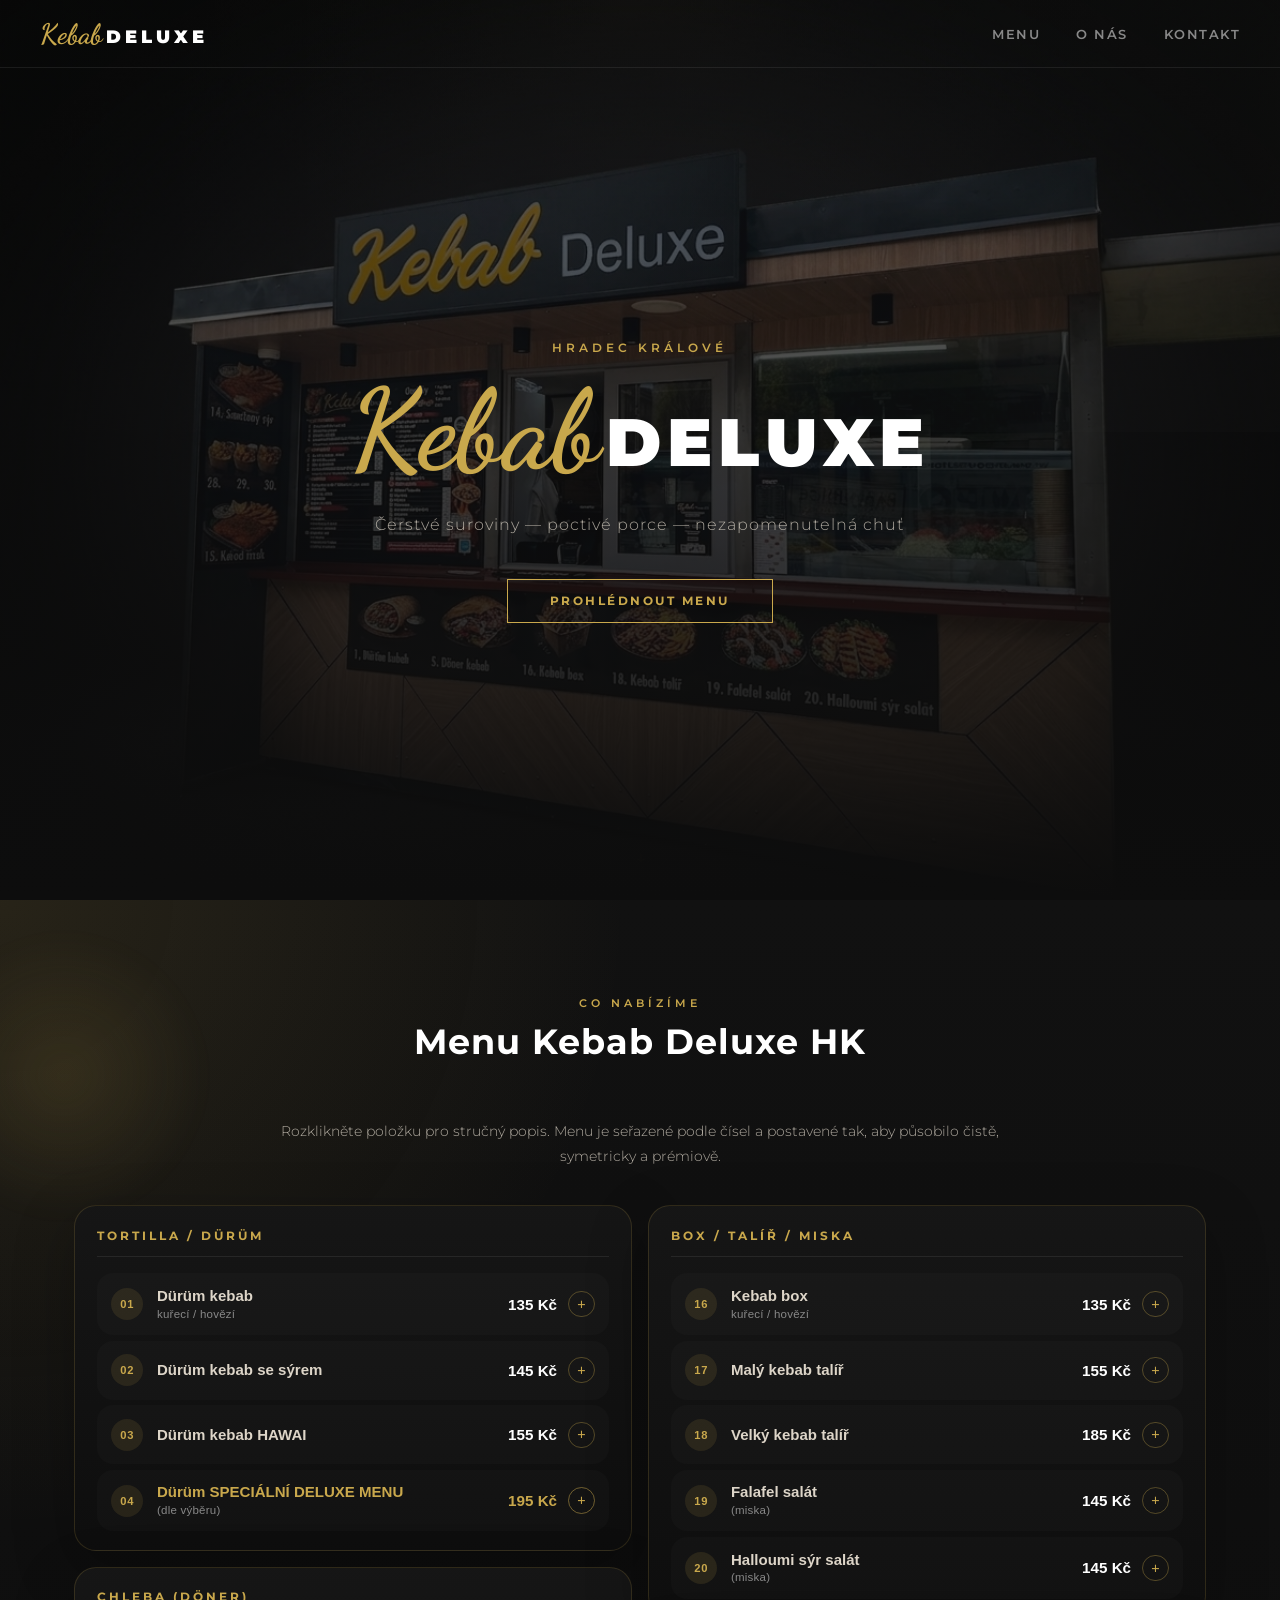
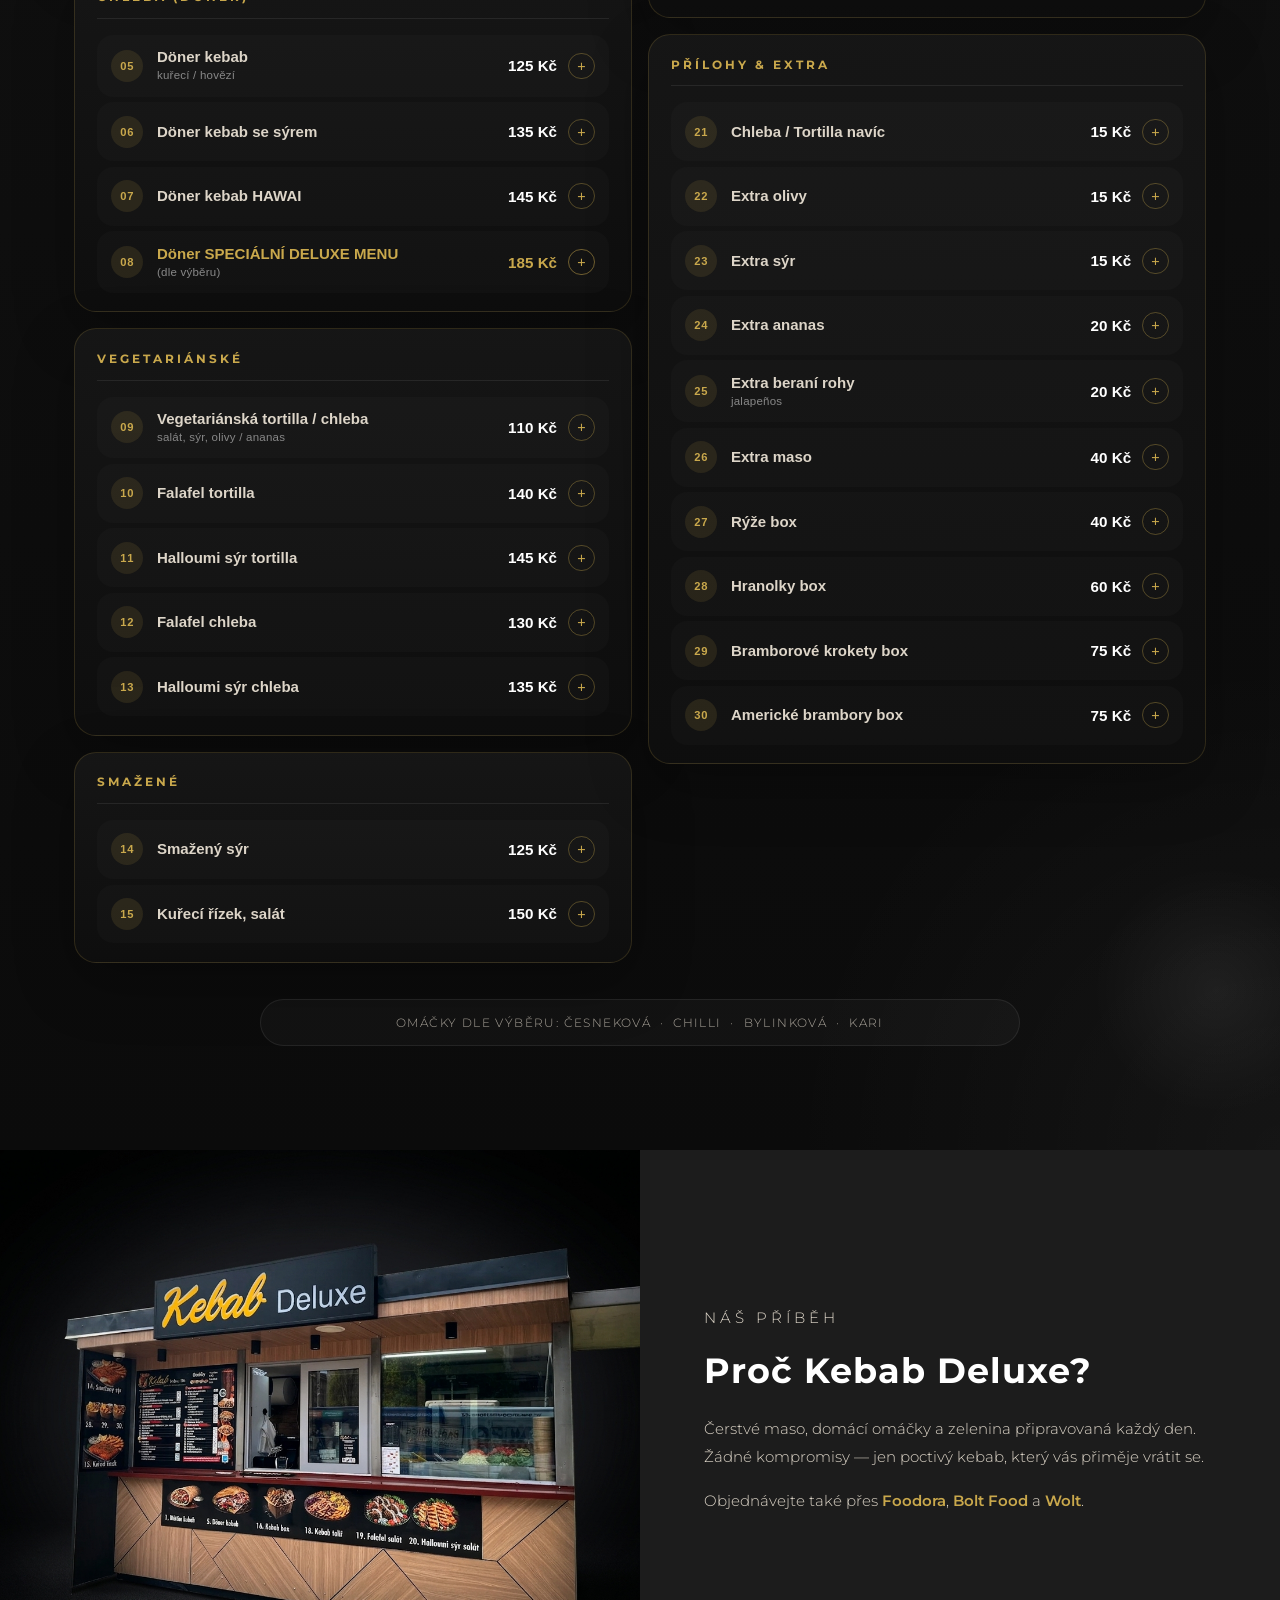
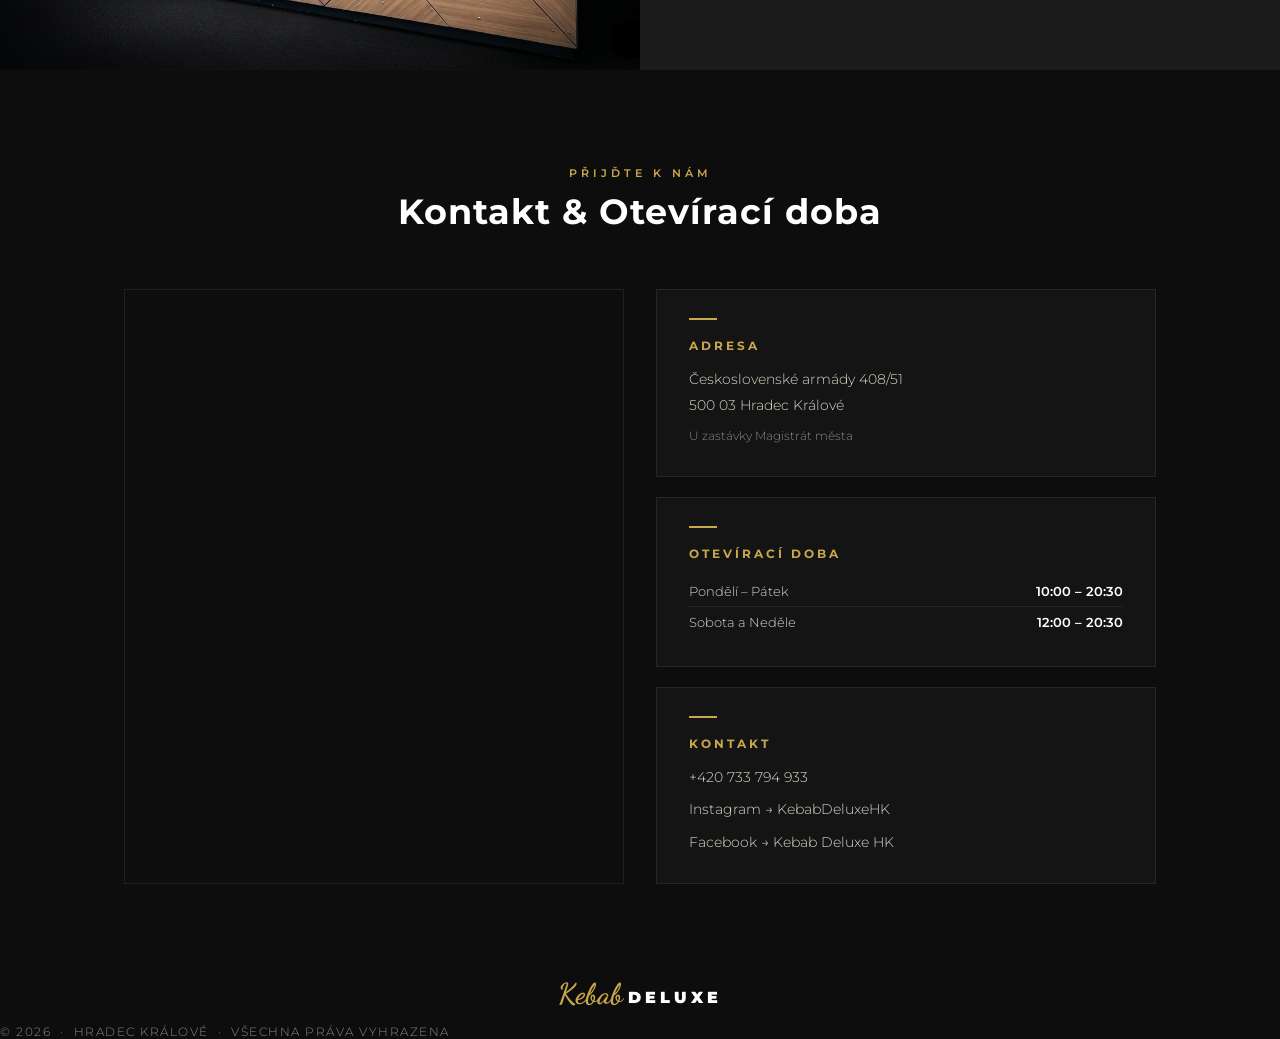
==== index.html @ 19825fda "Rename kebabdl.html to index.html" ====
<!DOCTYPE html>
<html lang="cs">
<head>
  <meta charset="UTF-8" />
  <meta name="viewport" content="width=device-width, initial-scale=1.0" />
  <title>Kebab Deluxe | Hradec Králové</title>
  <link rel="preconnect" href="https://fonts.googleapis.com" />
  <link rel="preconnect" href="https://fonts.gstatic.com" crossorigin />
  <link href="https://fonts.googleapis.com/css2?family=Dancing+Script:wght@700&family=Montserrat:wght@300;400;600;700;900&display=swap" rel="stylesheet" />
  <link rel="stylesheet" href="kebabdlstyles.css" />
</head>
<body>

  <!-- HEADER -->
  <header>
    <a href="#" class="logo">
      <span class="logo-kebab">Kebab</span><span class="logo-deluxe">Deluxe</span>
    </a>
    <nav>
      <a href="#menu">Menu</a>
      <a href="#about">O nás</a>
      <a href="#info">Kontakt</a>
    </nav>
    <button class="hamburger" aria-label="Otevřít menu">
      <span></span><span></span><span></span>
    </button>
  </header>

  <div class="mobile-menu">
    <a href="#menu">Menu</a>
    <a href="#about">O nás</a>
    <a href="#info">Kontakt</a>
  </div>

  <!-- HERO -->
  <section class="hero">
    <img class="hero-bg" src="zks1.png" alt="" fetchpriority="high">
    <div class="hero-content fade-in">
      <p class="hero-tagline">Hradec Králové</p>
      <h1>
        <span class="logo-kebab">Kebab</span>
        <span class="logo-deluxe hero-deluxe">Deluxe</span>
      </h1>
      <p class="hero-sub">Čerstvé suroviny &mdash; poctivé porce &mdash; nezapomenutelná chuť</p>
      <a href="#menu" class="btn">Prohlédnout menu</a>
    </div>
    <div class="hero-scroll-hint">&#8595;</div>
  </section>

  <!-- MENU -->
  <section class="menu-section" id="menu">
    <div class="section-inner menu-shell">
      <p class="section-label">Co nabízíme</p>
      <h2>Menu Kebab Deluxe HK</h2>
      <p class="menu-intro">Rozklikněte položku pro stručný popis. Menu je seřazené podle čísel a postavené tak, aby působilo čistě, symetricky a prémiově.</p>

      <div class="menu-board">
        <div class="menu-column menu-column-left">

        <!-- 1 Tortilla / Dürüm -->
        <div class="menu-category fade-in">
          <h3>Tortilla / Dürüm</h3>
          <ul class="menu-list">
            <li class="menu-item">
              <button class="item-header" aria-expanded="false">
                <span class="item-number">01</span>
                <span class="dish-name">Dürüm kebab <small>kuřecí / hovězí</small></span>
                <span class="item-header-right">
                  <span class="dish-price">135 Kč</span>
                  <span class="item-arrow">+</span>
                </span>
              </button>
              <div class="item-body"><p class="item-desc">Klasický dürüm s čerstvou zeleninou, omáčkou dle výběru a pečlivě zabalenou porcí masa.</p></div>
            </li>
            <li class="menu-item">
              <button class="item-header" aria-expanded="false">
                <span class="item-number">02</span>
                <span class="dish-name">Dürüm kebab se sýrem</span>
                <span class="item-header-right">
                  <span class="dish-price">145 Kč</span>
                  <span class="item-arrow">+</span>
                </span>
              </button>
              <div class="item-body"><p class="item-desc">Dürüm doplněný o sýr pro jemnější, krémovější a výraznější chuť.</p></div>
            </li>
            <li class="menu-item">
              <button class="item-header" aria-expanded="false">
                <span class="item-number">03</span>
                <span class="dish-name">Dürüm kebab HAWAI</span>
                <span class="item-header-right">
                  <span class="dish-price">155 Kč</span>
                  <span class="item-arrow">+</span>
                </span>
              </button>
              <div class="item-body"><p class="item-desc">Dürüm s ananasem, který dává slanému masu lehce sladký a svěží kontrast.</p></div>
            </li>
            <li class="menu-item dish-special">
              <button class="item-header" aria-expanded="false">
                <span class="item-number">04</span>
                <span class="dish-name">Dürüm SPECIÁLNÍ DELUXE MENU <small>(dle výběru)</small></span>
                <span class="item-header-right">
                  <span class="dish-price">195 Kč</span>
                  <span class="item-arrow">+</span>
                </span>
              </button>
              <div class="item-body"><p class="item-desc">Extra porce masa, prémiové ingredience, hranolky a nápoj podle nabídky.</p></div>
            </li>
          </ul>
        </div>

        <!-- 2 Döner -->
        <div class="menu-category fade-in">
          <h3>Chleba (Döner)</h3>
          <ul class="menu-list">
            <li class="menu-item">
              <button class="item-header" aria-expanded="false">
                <span class="item-number">05</span>
                <span class="dish-name">Döner kebab <small>kuřecí / hovězí</small></span>
                <span class="item-header-right">
                  <span class="dish-price">125 Kč</span>
                  <span class="item-arrow">+</span>
                </span>
              </button>
              <div class="item-body"><p class="item-desc">Kebab v chlebu se zeleninou a omáčkou dle výběru.</p></div>
            </li>
            <li class="menu-item">
              <button class="item-header" aria-expanded="false">
                <span class="item-number">06</span>
                <span class="dish-name">Döner kebab se sýrem</span>
                <span class="item-header-right">
                  <span class="dish-price">135 Kč</span>
                  <span class="item-arrow">+</span>
                </span>
              </button>
              <div class="item-body"><p class="item-desc">Döner doplněný o sýr, který zvýrazní chuť a dodá větší plnost.</p></div>
            </li>
            <li class="menu-item">
              <button class="item-header" aria-expanded="false">
                <span class="item-number">07</span>
                <span class="dish-name">Döner kebab HAWAI</span>
                <span class="item-header-right">
                  <span class="dish-price">145 Kč</span>
                  <span class="item-arrow">+</span>
                </span>
              </button>
              <div class="item-body"><p class="item-desc">Döner s ananasem pro lehce sladkou, vyváženou chuť.</p></div>
            </li>
            <li class="menu-item dish-special">
              <button class="item-header" aria-expanded="false">
                <span class="item-number">08</span>
                <span class="dish-name">Döner SPECIÁLNÍ DELUXE MENU <small>(dle výběru)</small></span>
                <span class="item-header-right">
                  <span class="dish-price">185 Kč</span>
                  <span class="item-arrow">+</span>
                </span>
              </button>
              <div class="item-body"><p class="item-desc">Extra porce masa, prémiové ingredience, hranolky a nápoj podle nabídky.</p></div>
            </li>
          </ul>
        </div>

        <!-- 3 Vegetariánské -->
        <div class="menu-category fade-in">
          <h3>Vegetariánské</h3>
          <ul class="menu-list">
            <li class="menu-item">
              <button class="item-header" aria-expanded="false">
                <span class="item-number">09</span>
                <span class="dish-name">Vegetariánská tortilla / chleba <small>salát, sýr, olivy / ananas</small></span>
                <span class="item-header-right">
                  <span class="dish-price">110 Kč</span>
                  <span class="item-arrow">+</span>
                </span>
              </button>
              <div class="item-body"><p class="item-desc">Bezmasá varianta se salátem, sýrem a doplněním oliv nebo ananasu.</p></div>
            </li>
            <li class="menu-item">
              <button class="item-header" aria-expanded="false">
                <span class="item-number">10</span>
                <span class="dish-name">Falafel tortilla</span>
                <span class="item-header-right">
                  <span class="dish-price">140 Kč</span>
                  <span class="item-arrow">+</span>
                </span>
              </button>
              <div class="item-body"><p class="item-desc">Falafel v tortille s čerstvou zeleninou a vyváženou kořeněnou chutí.</p></div>
            </li>
            <li class="menu-item">
              <button class="item-header" aria-expanded="false">
                <span class="item-number">11</span>
                <span class="dish-name">Halloumi sýr tortilla</span>
                <span class="item-header-right">
                  <span class="dish-price">145 Kč</span>
                  <span class="item-arrow">+</span>
                </span>
              </button>
              <div class="item-body"><p class="item-desc">Halloumi tortilla s grilovaným sýrem a svěží zeleninou.</p></div>
            </li>
            <li class="menu-item">
              <button class="item-header" aria-expanded="false">
                <span class="item-number">12</span>
                <span class="dish-name">Falafel chleba</span>
                <span class="item-header-right">
                  <span class="dish-price">130 Kč</span>
                  <span class="item-arrow">+</span>
                </span>
              </button>
              <div class="item-body"><p class="item-desc">Falafel v chlebu jako sytější vegetariánská volba.</p></div>
            </li>
            <li class="menu-item">
              <button class="item-header" aria-expanded="false">
                <span class="item-number">13</span>
                <span class="dish-name">Halloumi sýr chleba</span>
                <span class="item-header-right">
                  <span class="dish-price">135 Kč</span>
                  <span class="item-arrow">+</span>
                </span>
              </button>
              <div class="item-body"><p class="item-desc">Halloumi v chlebu s grilovaným sýrem a čerstvou zeleninou.</p></div>
            </li>
          </ul>
        </div>

        <!-- 4 Smažené -->
        <div class="menu-category fade-in">
          <h3>Smažené</h3>
          <ul class="menu-list">
            <li class="menu-item">
              <button class="item-header" aria-expanded="false">
                <span class="item-number">14</span>
                <span class="dish-name">Smažený sýr</span>
                <span class="item-header-right"><span class="dish-price">125 Kč</span><span class="item-arrow">+</span></span>
              </button>
              <div class="item-body"><p class="item-desc">S hranolkami 125 Kč<br />S bramborovými kroketami 135 Kč<br />S americkými bramborami 135 Kč</p></div>
            </li>
            <li class="menu-item">
              <button class="item-header" aria-expanded="false">
                <span class="item-number">15</span>
                <span class="dish-name">Kuřecí řízek, salát</span>
                <span class="item-header-right"><span class="dish-price">150 Kč</span><span class="item-arrow">+</span></span>
              </button>
              <div class="item-body"><p class="item-desc">S hranolkami 150 Kč<br />S bramborovými kroketami 160 Kč<br />S americkými bramborami 160 Kč</p></div>
            </li>
          </ul>
        </div>

        </div>

        <div class="menu-column menu-column-right">

        <!-- 5 Box / Talíř / Miska -->
        <div class="menu-category fade-in">
          <h3>Box / Talíř / Miska</h3>
          <ul class="menu-list">
            <li class="menu-item">
              <button class="item-header" aria-expanded="false">
                <span class="item-number">16</span>
                <span class="dish-name">Kebab box <small>kuřecí / hovězí</small></span>
                <span class="item-header-right">
                  <span class="dish-price">135 Kč</span>
                  <span class="item-arrow">+</span>
                </span>
              </button>
              <div class="item-body"><p class="item-desc">Kebab maso v praktickém boxu s omáčkou dle výběru.</p></div>
            </li>
            <li class="menu-item">
              <button class="item-header" aria-expanded="false">
                <span class="item-number">17</span>
                <span class="dish-name">Malý kebab talíř</span>
                <span class="item-header-right">
                  <span class="dish-price">155 Kč</span>
                  <span class="item-arrow">+</span>
                </span>
              </button>
              <div class="item-body"><p class="item-desc">S hranolkami 155 Kč<br />S bramborovými kroketami 165 Kč<br />S americkými bramborami 165 Kč<br />S rýží 155 Kč</p></div>
            </li>
            <li class="menu-item">
              <button class="item-header" aria-expanded="false">
                <span class="item-number">18</span>
                <span class="dish-name">Velký kebab talíř</span>
                <span class="item-header-right">
                  <span class="dish-price">185 Kč</span>
                  <span class="item-arrow">+</span>
                </span>
              </button>
              <div class="item-body"><p class="item-desc">S hranolkami 185 Kč<br />S bramborovými kroketami 195 Kč<br />S americkými bramborami 195 Kč<br />S rýží 185 Kč</p></div>
            </li>
            <li class="menu-item">
              <button class="item-header" aria-expanded="false">
                <span class="item-number">19</span>
                <span class="dish-name">Falafel salát <small>(miska)</small></span>
                <span class="item-header-right">
                  <span class="dish-price">145 Kč</span>
                  <span class="item-arrow">+</span>
                </span>
              </button>
              <div class="item-body"><p class="item-desc">Falafel na čerstvém salátu v praktické misce.</p></div>
            </li>
            <li class="menu-item">
              <button class="item-header" aria-expanded="false">
                <span class="item-number">20</span>
                <span class="dish-name">Halloumi sýr salát <small>(miska)</small></span>
                <span class="item-header-right">
                  <span class="dish-price">145 Kč</span>
                  <span class="item-arrow">+</span>
                </span>
              </button>
              <div class="item-body"><p class="item-desc">Halloumi sýr na čerstvém salátu v lehké misce.</p></div>
            </li>
          </ul>
        </div>

        <!-- 6 Přílohy & Extra -->
        <div class="menu-category fade-in">
          <h3>Přílohy &amp; Extra</h3>
          <ul class="menu-list">
            <li class="menu-item">
              <button class="item-header" aria-expanded="false">
                <span class="item-number">21</span>
                <span class="dish-name">Chleba / Tortilla navíc</span>
                <span class="item-header-right"><span class="dish-price">15 Kč</span><span class="item-arrow">+</span></span>
              </button>
              <div class="item-body"><p class="item-desc">Jedna porce chleba nebo tortilly navíc.</p></div>
            </li>
            <li class="menu-item">
              <button class="item-header" aria-expanded="false">
                <span class="item-number">22</span>
                <span class="dish-name">Extra olivy</span>
                <span class="item-header-right"><span class="dish-price">15 Kč</span><span class="item-arrow">+</span></span>
              </button>
              <div class="item-body"><p class="item-desc">Marinované olivy jako malý doplněk k jídlu.</p></div>
            </li>
            <li class="menu-item">
              <button class="item-header" aria-expanded="false">
                <span class="item-number">23</span>
                <span class="dish-name">Extra sýr</span>
                <span class="item-header-right"><span class="dish-price">15 Kč</span><span class="item-arrow">+</span></span>
              </button>
              <div class="item-body"><p class="item-desc">Extra porce sýra pro plnější chuť.</p></div>
            </li>
            <li class="menu-item">
              <button class="item-header" aria-expanded="false">
                <span class="item-number">24</span>
                <span class="dish-name">Extra ananas</span>
                <span class="item-header-right"><span class="dish-price">20 Kč</span><span class="item-arrow">+</span></span>
              </button>
              <div class="item-body"><p class="item-desc">Sladký ananas jako doplněk ke slanému menu.</p></div>
            </li>
            <li class="menu-item">
              <button class="item-header" aria-expanded="false">
                <span class="item-number">25</span>
                <span class="dish-name">Extra beraní rohy <small>jalapeños</small></span>
                <span class="item-header-right"><span class="dish-price">20 Kč</span><span class="item-arrow">+</span></span>
              </button>
              <div class="item-body"><p class="item-desc">Jemně pálivé jalapeños pro výraznější chuť.</p></div>
            </li>
            <li class="menu-item">
              <button class="item-header" aria-expanded="false">
                <span class="item-number">26</span>
                <span class="dish-name">Extra maso</span>
                <span class="item-header-right"><span class="dish-price">40 Kč</span><span class="item-arrow">+</span></span>
              </button>
              <div class="item-body"><p class="item-desc">Extra porce masa ke každému menu.</p></div>
            </li>
            <li class="menu-item">
              <button class="item-header" aria-expanded="false">
                <span class="item-number">27</span>
                <span class="dish-name">Rýže box</span>
                <span class="item-header-right"><span class="dish-price">40 Kč</span><span class="item-arrow">+</span></span>
              </button>
              <div class="item-body"><p class="item-desc">Samostatná box porce rýže.</p></div>
            </li>
            <li class="menu-item">
              <button class="item-header" aria-expanded="false">
                <span class="item-number">28</span>
                <span class="dish-name">Hranolky box</span>
                <span class="item-header-right"><span class="dish-price">60 Kč</span><span class="item-arrow">+</span></span>
              </button>
              <div class="item-body"><p class="item-desc">Samostatná box porce hranolků.</p></div>
            </li>
            <li class="menu-item">
              <button class="item-header" aria-expanded="false">
                <span class="item-number">29</span>
                <span class="dish-name">Bramborové krokety box</span>
                <span class="item-header-right"><span class="dish-price">75 Kč</span><span class="item-arrow">+</span></span>
              </button>
              <div class="item-body"><p class="item-desc">Samostatná box porce bramborových kroket.</p></div>
            </li>
            <li class="menu-item">
              <button class="item-header" aria-expanded="false">
                <span class="item-number">30</span>
                <span class="dish-name">Americké brambory box</span>
                <span class="item-header-right"><span class="dish-price">75 Kč</span><span class="item-arrow">+</span></span>
              </button>
              <div class="item-body"><p class="item-desc">Samostatná box porce amerických brambor.</p></div>
            </li>
          </ul>
        </div>

        </div>

      </div>

      <p class="menu-note">Omáčky dle výběru: česneková &nbsp;·&nbsp; chilli &nbsp;·&nbsp; bylinková &nbsp;·&nbsp; kari</p>
    </div>
  </section>  <!-- ABOUT -->
  <section class="about-section" id="about">
    <div class="about-img" style="background-image: url('zks1.png')"></div>
    <div class="about-text">
      <div class="fade-in">
        <p class="section-label">Náš příběh</p>
        <h2>Proč Kebab Deluxe?</h2>
        <p>Čerstvé maso, domácí omáčky a zelenina připravovaná každý den. Žádné kompromisy &mdash; jen poctivý kebab, který vás přiměje vrátit se.</p>
        <p>Objednávejte také přes <strong>Foodora</strong>, <strong>Bolt Food</strong> a <strong>Wolt</strong>.</p>
      </div>
    </div>
  </section>

  <!-- INFO -->
  <section class="info-section" id="info">
    <div class="section-inner">
      <p class="section-label">Přijďte k nám</p>
      <h2>Kontakt &amp; Otevírací doba</h2>

      <div class="info-layout">

        <div class="info-map fade-in">
          <a class="map-link" href="https://www.google.com/maps/place/Kebab+Deluxe/@50.2119739,15.8367535,197m/data=!3m2!1e3!4b1!4m6!3m5!1s0x470c2b396b78fed7:0x8dfed80ba43f910a!8m2!3d50.2119739!4d15.8367535!16s%2Fg%2F11nhpmmkfv?entry=ttu&g_ep=EgoyMDI2MDUwMi4wIKXMDSoASAFQAw%3D%3D" target="_blank" rel="noopener noreferrer">
            <iframe
              src="https://maps.google.com/maps?q=Kebab+Deluxe+Hradec+Kralove&output=embed&z=18"
              title="Poloha Kebab Deluxe"
              loading="lazy">
            </iframe>
          </a>
        </div>

        <div class="info-boxes">

          <div class="info-box fade-in">
            <div class="info-icon-line"></div>
            <h3>Adresa</h3>
            <p>Československé armády 408/51<br />500 03 Hradec Králové</p>
            <p class="info-note">U zastávky Magistrát města</p>
          </div>

          <div class="info-box fade-in">
            <div class="info-icon-line"></div>
            <h3>Otevírací doba</h3>
            <div class="hours-list">
              <div class="hours-row">
                <span class="hours-day">Pondělí &ndash; Pátek</span>
                <span class="hours-time">10:00 &ndash; 20:30</span>
              </div>
              <div class="hours-row">
                <span class="hours-day">Sobota a Neděle</span>
                <span class="hours-time">12:00 &ndash; 20:30</span>
              </div>
            </div>
          </div>

          <div class="info-box fade-in">
            <div class="info-icon-line"></div>
            <h3>Kontakt</h3>
            <p><a href="tel:+420733794933" class="phone-copy" data-phone="+420733794933">+420 733 794 933</a></p>
            <p><a href="https://www.instagram.com/kebabdeluxehk/" target="_blank" rel="noopener noreferrer">Instagram &rarr; KebabDeluxeHK</a></p>
            <p><a href="https://www.facebook.com/people/Kebab-Deluxe-HK/61586851182738/" target="_blank" rel="noopener noreferrer">Facebook &rarr; Kebab Deluxe HK</a></p>
          </div>

        </div>
      </div>
    </div>
  </section>

  <!-- FOOTER -->
  <footer>
    <p class="footer-logo">
      <span class="logo-kebab">Kebab</span><span class="logo-deluxe footer-deluxe">Deluxe</span>
    </p>
    <p class="footer-sub">&copy; 2026 &nbsp;&middot;&nbsp; Hradec Králové &nbsp;&middot;&nbsp; Všechna práva vyhrazena</p>
  </footer>

  <script src="kebabdl.js"></script>
</body>
</html>
---- kebabdlstyles.css ----
*, *::before, *::after { box-sizing: border-box; margin: 0; padding: 0; }

:root {
  --gold:      #c9a84c;
  --gold-dim:  rgba(201,168,76,.15);
  --dark:      #0d0d0d;
  --dark2:     #141414;
  --dark3:     #1c1c1c;
  --border:    rgba(255,255,255,.08);
  --text:      #ddd5c8;
  --muted:     #888;
}

html { scroll-behavior: smooth; }

body {
  font-family: 'Montserrat', sans-serif;
  background: var(--dark);
  color: var(--text);
  font-weight: 400;
}

/* ── LOGO TYPE ── */
.logo-kebab {
  font-family: 'Dancing Script', cursive;
  font-weight: 700;
  color: var(--gold);
  line-height: 1;
}

.logo-deluxe {
  font-family: 'Montserrat', sans-serif;
  font-weight: 900;
  text-transform: uppercase;
  letter-spacing: 4px;
  color: #fff;
}

/* ── HEADER ── */
header {
  position: fixed;
  top: 0;
  left: 0;
  right: 0;
  z-index: 200;
  height: 68px;
  display: flex;
  align-items: center;
  justify-content: space-between;
  padding: 0 2.5rem;
  background: transparent;
  backdrop-filter: none;
  -webkit-backdrop-filter: none;
  border-bottom: 1px solid var(--border);
  transition: background 0.3s;
}

a.logo {
  text-decoration: none;
  display: flex;
  align-items: baseline;
  gap: 0.25rem;
}

a.logo .logo-kebab { font-size: 1.75rem; }
a.logo .logo-deluxe { font-size: 1.1rem; letter-spacing: 4px; }

nav a {
  color: var(--muted);
  text-decoration: none;
  margin-left: 2rem;
  font-size: 0.8rem;
  font-weight: 600;
  letter-spacing: 1.5px;
  text-transform: uppercase;
  transition: color 0.2s;
}

nav a:hover { color: var(--gold); }

.hamburger {
  display: none;
  flex-direction: column;
  gap: 5px;
  cursor: pointer;
  background: none;
  border: none;
  padding: 4px;
}

.hamburger span {
  display: block;
  width: 24px;
  height: 2px;
  background: #fff;
  border-radius: 1px;
  transition: transform 0.3s, opacity 0.3s;
}

.hamburger.open span:nth-child(1) { transform: translateY(7px) rotate(45deg); }
.hamburger.open span:nth-child(2) { opacity: 0; }
.hamburger.open span:nth-child(3) { transform: translateY(-7px) rotate(-45deg); }

.mobile-menu {
  display: none;
  position: fixed;
  top: 68px;
  left: 0;
  right: 0;
  z-index: 199;
  background: var(--dark2);
  border-bottom: 1px solid var(--border);
  flex-direction: column;
  padding: 1rem 2.5rem;
  gap: 0;
}

.mobile-menu.open { display: flex; }

.mobile-menu a {
  color: var(--muted);
  text-decoration: none;
  font-size: 0.8rem;
  font-weight: 600;
  letter-spacing: 1.5px;
  text-transform: uppercase;
  padding: 0.9rem 0;
  border-bottom: 1px solid var(--border);
  transition: color 0.2s;
}

.mobile-menu a:last-child { border-bottom: none; }
.mobile-menu a:hover { color: var(--gold); }

/* ── HERO ── */
.hero {
  min-height: 100svh;
  display: flex;
  flex-direction: column;
  align-items: center;
  justify-content: center;
  text-align: center;
  padding: 8rem 1.5rem 4rem;
  position: relative;
  overflow: hidden;
  background: var(--dark);
}

.hero-bg {
  position: absolute;
  inset: 0;
  width: 100%;
  height: 100%;
  object-fit: cover;
  object-position: center 40%;
  z-index: 0;
}

.hero::after {
  content: '';
  position: absolute;
  inset: 0;
  background: linear-gradient(to bottom, rgba(13,13,13,.55) 0%, rgba(13,13,13,.82) 60%, var(--dark) 100%);
  z-index: 2;
}

.hero-content { position: relative; z-index: 3; }

/* Subtle top effects: light vignette and moving gold shimmer */
.hero::before {
  content: '';
  position: absolute;
  left: 0;
  right: 0;
  top: 0;
  height: 48%;
  pointer-events: none;
  /* combine a soft gold radial tint at the top and a moving subtle sheen */
  background-image:
    radial-gradient(ellipse at top center, rgba(201,168,76,0.06) 0%, rgba(201,168,76,0.02) 20%, transparent 50%),
    linear-gradient(90deg, rgba(255,255,255,0) 0%, rgba(255,255,255,0.04) 40%, rgba(201,168,76,0.08) 50%, rgba(255,255,255,0.02) 60%, rgba(255,255,255,0) 100%);
  background-repeat: no-repeat, repeat-x;
  background-size: cover, 240% 100%;
  opacity: 0.9;
  z-index: 2;
  mix-blend-mode: screen;
  animation: hero-shimmer 8s linear infinite;
}

@keyframes hero-shimmer {
  0% { background-position: center top, -120% 0; }
  50% { background-position: center top, 120% 0; }
  100% { background-position: center top, -120% 0; }
}

.hero-tagline {
  font-size: 0.72rem;
  font-weight: 600;
  letter-spacing: 4px;
  text-transform: uppercase;
  color: var(--gold);
  margin-bottom: 1.2rem;
}

.hero h1 {
  display: flex;
  align-items: baseline;
  justify-content: center;
  gap: 0.4rem;
  line-height: 1.05;
  margin-bottom: 1.8rem;
}

.hero h1 .logo-kebab { font-size: clamp(3.5rem, 12vw, 7rem); }
.hero-deluxe         { font-size: clamp(2rem,  7vw, 4.2rem); letter-spacing: 6px; }

.hero-sub {
  font-size: clamp(0.85rem, 2vw, 1rem);
  font-weight: 300;
  letter-spacing: 1px;
  color: var(--text);
  opacity: 0.75;
  margin-bottom: 2.8rem;
}

.btn {
  display: inline-block;
  border: 1px solid var(--gold);
  color: var(--gold);
  padding: 0.85rem 2.6rem;
  font-family: 'Montserrat', sans-serif;
  font-size: 0.75rem;
  font-weight: 700;
  letter-spacing: 2.5px;
  text-transform: uppercase;
  text-decoration: none;
  transition: background 0.25s, color 0.25s;
}

.btn:hover {
  background: var(--gold);
  color: var(--dark);
}

.hero-scroll-hint {
  position: absolute;
  z-index: 2;
  bottom: 2rem;
  left: 50%;
  transform: translateX(-50%);
  color: var(--gold);
  font-size: 1.2rem;
  opacity: 0.5;
  animation: bob 2s ease-in-out infinite;
}

@keyframes bob {
  0%, 100% { transform: translateX(-50%) translateY(0); }
  50%       { transform: translateX(-50%) translateY(6px); }
}

/* ── SHARED SECTION STYLES ── */
.section-inner {
  max-width: 1080px;
  margin: 0 auto;
  padding: 0 1.5rem;
}

.section-label {
  font-size: 0.7rem;
  font-weight: 600;
  letter-spacing: 4px;
  text-transform: uppercase;
  color: var(--gold);
  text-align: center;
  margin-bottom: 0.6rem;
}

section h2 {
  text-align: center;
  font-size: clamp(1.6rem, 4vw, 2.2rem);
  font-weight: 700;
  color: #fff;
  margin-bottom: 3.5rem;
  letter-spacing: 1px;
}

/* ── MENU SECTION ── */
.menu-section {
  position: relative;
  overflow: hidden;
  padding: 6rem 1.5rem 6.5rem;
  background:
    radial-gradient(circle at top left, rgba(201,168,76,.12), transparent 28%),
    radial-gradient(circle at bottom right, rgba(255,255,255,.04), transparent 22%),
    linear-gradient(180deg, #111111 0%, #0b0b0b 100%);
}

.menu-section::before,
.menu-section::after {
  content: '';
  position: absolute;
  inset: auto;
  pointer-events: none;
}

.menu-section::before {
  top: 2rem;
  left: -5rem;
  width: 18rem;
  height: 18rem;
  border-radius: 50%;
  background: radial-gradient(circle, rgba(201,168,76,.12), transparent 70%);
  filter: blur(10px);
}

.menu-section::after {
  right: -4rem;
  bottom: 2rem;
  width: 16rem;
  height: 16rem;
  border-radius: 50%;
  background: radial-gradient(circle, rgba(255,255,255,.06), transparent 68%);
}

.menu-shell {
  position: relative;
  z-index: 1;
  max-width: 1180px;
}

.menu-intro {
  max-width: 760px;
  margin: 0 auto 2.25rem;
  text-align: center;
  font-size: 0.88rem;
  line-height: 1.8;
  color: rgba(221,213,200,.78);
  font-weight: 300;
}

.menu-board {
  display: flex;
  gap: 1rem;
  align-items: flex-start;
}

.menu-column {
  flex: 1 1 0;
  min-width: 0;
  display: flex;
  flex-direction: column;
  gap: 1rem;
}

.menu-column-left {
  flex-basis: 0;
}

.menu-column-right {
  flex-basis: 0;
}

.menu-category {
  position: relative;
  overflow: hidden;
  background:
    linear-gradient(180deg, rgba(22,22,22,.98), rgba(14,14,14,.98));
  border: 1px solid rgba(201,168,76,.18);
  border-radius: 22px;
  padding: 1.35rem 1.35rem 1.15rem;
  box-shadow: 0 20px 60px rgba(0,0,0,.28);
  transition: border-color 0.25s ease, transform 0.25s ease, box-shadow 0.25s ease;
}

.menu-category:hover {
  transform: translateY(-2px);
  border-color: rgba(201,168,76,.38);
  box-shadow: 0 24px 72px rgba(0,0,0,.36);
}

.menu-category h3 {
  display: flex;
  align-items: baseline;
  justify-content: space-between;
  gap: 1rem;
  font-size: 0.76rem;
  font-weight: 700;
  letter-spacing: 3px;
  text-transform: uppercase;
  color: var(--gold);
  margin-bottom: 1rem;
  padding-bottom: 0.85rem;
  border-bottom: 1px solid rgba(255,255,255,.08);
}

.menu-list {
  list-style: none;
  display: flex;
  flex-direction: column;
  gap: 0.35rem;
}

.menu-item {
  border-bottom: none;
}

.item-header {
  width: 100%;
  display: grid;
  grid-template-columns: auto minmax(0, 1fr) auto;
  align-items: center;
  gap: 0.85rem;
  background: rgba(255,255,255,.015);
  border: 1px solid transparent;
  border-radius: 16px;
  cursor: pointer;
  padding: 0.78rem 0.86rem;
  text-align: left;
  transition: background 0.25s ease, border-color 0.25s ease, transform 0.25s ease;
}

.item-header:hover,
.menu-item.open .item-header {
  background: rgba(201,168,76,.08);
  border-color: rgba(201,168,76,.22);
  transform: translateY(-1px);
}

.item-number {
  width: 2rem;
  height: 2rem;
  border-radius: 999px;
  display: grid;
  place-items: center;
  background: rgba(201,168,76,.12);
  color: var(--gold);
  font-size: 0.7rem;
  font-weight: 700;
  letter-spacing: 0.08em;
  flex-shrink: 0;
}

.dish-name {
  font-size: 0.94rem;
  font-weight: 600;
  color: var(--text);
  line-height: 1.2;
}

.dish-name small {
  display: block;
  font-size: 0.72rem;
  color: var(--muted);
  margin-top: 0.18rem;
  font-weight: 300;
  letter-spacing: 0.02em;
}

.item-header-right {
  display: flex;
  align-items: center;
  gap: 0.7rem;
  flex-shrink: 0;
}

.dish-price {
  font-size: 0.95rem;
  font-weight: 700;
  color: #fff;
  white-space: nowrap;
}

.item-arrow {
  width: 1.65rem;
  height: 1.65rem;
  border: 1px solid rgba(201,168,76,.35);
  border-radius: 999px;
  color: var(--gold);
  display: grid;
  place-items: center;
  font-size: 0.9rem;
  font-weight: 300;
  flex-shrink: 0;
  transition: transform 0.3s, border-color 0.3s, background 0.3s;
  line-height: 1;
}

.menu-item.open .item-arrow {
  transform: rotate(45deg);
  border-color: var(--gold);
  background: rgba(201,168,76,.12);
}

.item-body {
  max-height: 0;
  overflow: hidden;
  transition: max-height 0.35s ease;
}

.menu-item.open .item-body {
  max-height: 360px;
}

.item-desc {
  font-size: 0.8rem;
  line-height: 1.85;
  color: var(--muted);
  padding: 0.7rem 0.25rem 0.95rem 2.85rem;
  font-weight: 300;
}

.dish-special .dish-name {
  color: var(--gold);
}

.dish-special .dish-price {
  color: var(--gold);
}

.dish-special .item-arrow {
  border-color: rgba(201,168,76,.5);
}

.menu-note {
  text-align: center;
  margin: 2.25rem auto 0;
  padding: 0.95rem 1.2rem;
  max-width: 760px;
  font-size: 0.78rem;
  font-weight: 300;
  letter-spacing: 1.4px;
  color: rgba(221,213,200,.76);
  text-transform: uppercase;
  border: 1px solid rgba(255,255,255,.08);
  border-radius: 999px;
  background: rgba(255,255,255,.03);
}

/* ── ABOUT ── */
.about-section {
  display: grid;
  grid-template-columns: 1fr 1fr;
  min-height: 520px;
}

.about-img {
  background-size: cover;
  background-position: center;
  background-color: var(--dark3);
  padding-top: 2rem;
}

.about-text {
  background: var(--dark3);
  display: flex;
  align-items: center;
  padding: 5rem 4rem;
}

.about-text .section-label { text-align: left; }
.about-text h2 { text-align: left; margin-bottom: 1.5rem; }

.about-text p {
  font-size: 0.92rem;
  line-height: 1.9;
  color: var(--text);
  margin-bottom: 1rem;
  font-weight: 300;
}

.about-text p:last-child { margin-bottom: 0; }

.about-text strong { color: var(--gold); font-weight: 600; }

/* ── INFO ── */
.info-section {
  padding: 6rem 1.5rem;
  background: var(--dark);
}

.info-layout {
  display: grid;
  grid-template-columns: 1fr 1fr;
  gap: 2rem;
  max-width: 1080px;
  margin: 0 auto;
  align-items: stretch;
}

.info-map {
  border: 1px solid var(--border);
  overflow: hidden;
  transition: border-color 0.3s;
}

.info-map:hover { border-color: rgba(201,168,76,.4); }

.map-link {
  display: block;
  height: 100%;
  text-decoration: none;
}

.map-link iframe {
  display: block;
  width: 100%;
  height: 100%;
  min-height: 380px;
  border: none;
  pointer-events: none;
}

.info-boxes {
  display: flex;
  flex-direction: column;
  gap: 1.25rem;
}

.info-box {
  padding: 1.75rem 2rem;
  border: 1px solid var(--border);
  background: var(--dark2);
  transition: border-color 0.3s;
}

.info-box:hover { border-color: rgba(201,168,76,.4); }

.info-icon-line {
  width: 28px;
  height: 2px;
  background: var(--gold);
  margin-bottom: 1.2rem;
}

.info-box h3 {
  font-size: 0.72rem;
  font-weight: 700;
  letter-spacing: 3px;
  text-transform: uppercase;
  color: var(--gold);
  margin-bottom: 0.9rem;
}

.info-box p {
  font-size: 0.85rem;
  line-height: 1.9;
  color: var(--text);
  font-weight: 300;
  margin-bottom: 0.4rem;
}

.info-box p:last-child { margin-bottom: 0; }

.info-note {
  font-size: 0.75rem !important;
  color: var(--muted) !important;
  margin-top: 0.3rem;
}

.info-box a {
  color: var(--text);
  text-decoration: none;
  font-weight: 300;
  transition: color 0.2s;
}

.info-box a:hover { color: var(--gold); }

/* Hours table */
.hours-list {
  display: flex;
  flex-direction: column;
  gap: 0;
}

.hours-row {
  display: flex;
  justify-content: space-between;
  align-items: center;
  padding: 0.45rem 0;
  border-bottom: 1px solid var(--border);
  font-size: 0.84rem;
}

.hours-row:last-child { border-bottom: none; }

.hours-day {
  color: var(--text);
  font-weight: 300;
}

.hours-time {
  color: #fff;
  font-weight: 600;
}

.hours-time.closed {
  color: var(--muted);
  font-weight: 300;
}
.footer-logo {
  display: flex;
  align-items: baseline;
  justify-content: center;
  gap: 0.3rem;
  margin-bottom: 1rem;
}

.footer-logo .logo-kebab { font-size: 1.8rem; }
.footer-deluxe { font-size: 1rem; letter-spacing: 4px; }

.footer-sub {
  font-size: 0.72rem;
  font-weight: 300;
  letter-spacing: 1.5px;
  color: var(--muted);
  text-transform: uppercase;
}

/* ── FADE-IN ANIMATION ── */
.fade-in {
  opacity: 0;
  transform: translateY(28px);
  transition: opacity 0.7s ease, transform 0.7s ease;
}

.fade-in.visible {
  opacity: 1;
  transform: none;
}

/* ── RESPONSIVE ── */
@media (max-width: 900px) {
  .menu-board {
    flex-direction: column;
  }

  .menu-column {
    width: 100%;
  }

  .menu-category {
    width: 100%;
  }

  .about-section {
    grid-template-columns: 1fr;
  }

  .about-img {
    min-height: 300px;
    order: 2;
  }

  .about-text {
    padding: 3.5rem 2rem;
    order: 1;
  }
}

@media (max-width: 600px) {
  /* Header */
  header { 
    padding: 0 1.25rem;
    background: rgba(13,13,13,.58);
    backdrop-filter: blur(10px);
    -webkit-backdrop-filter: blur(10px);
  }
  nav { display: none; }
  .hamburger { display: flex; }
  .mobile-menu { padding: 0.5rem 1.25rem; }

  /* Hero */
  .hero { padding: 6rem 1.25rem 3rem; }
  .hero-bg { object-fit: contain; object-position: center top; }
  .hero h1 { gap: 0.25rem; margin-bottom: 1.2rem; }
  .hero-sub { margin-bottom: 2rem; }
  .hero-scroll-hint { display: none; }

  /* Sections */
  .menu-section { padding: 4rem 1.25rem; }
  .info-section  { padding: 4rem 1.25rem; }

  section h2 { margin-bottom: 2rem; font-size: 1.5rem; }
  .menu-note { margin-top: 2rem; }

  /* About */
  .about-img  { min-height: 220px; order: 2; }
  .about-text { padding: 2.5rem 1.25rem; order: 1; }

  /* Info */
  .info-layout  { grid-template-columns: 1fr; }
  .info-map iframe { min-height: 260px; }
  .info-box     { padding: 1.5rem 1.25rem; }
  .info-boxes   { gap: 1rem; }

  /* Footer */
  footer { padding: 2rem 1.25rem; }
}

@media (max-width: 400px) {
  .hero h1 .logo-kebab { font-size: 3rem; }
  .hero-deluxe          { font-size: 1.8rem; letter-spacing: 3px; }
  .btn                  { padding: 0.75rem 1.8rem; font-size: 0.7rem; }
  .about-text           { padding: 2rem 1rem; }
}
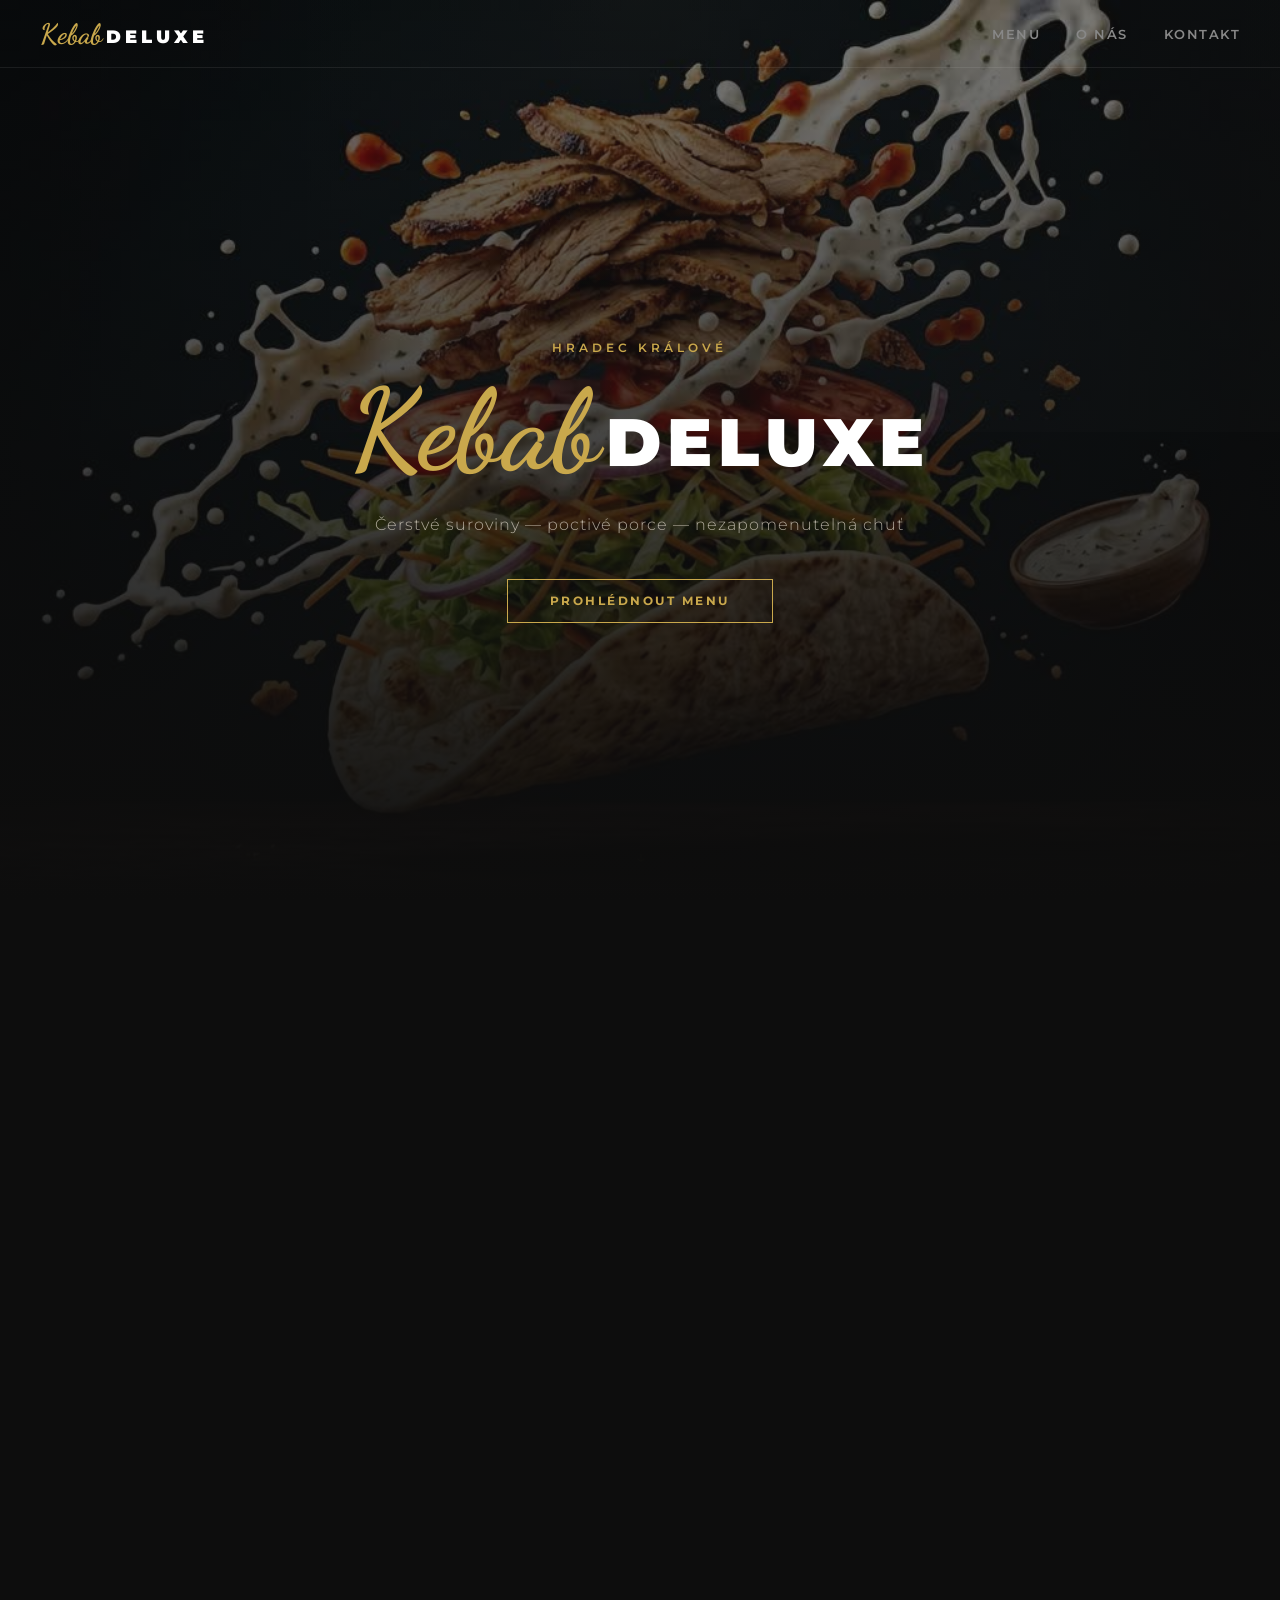
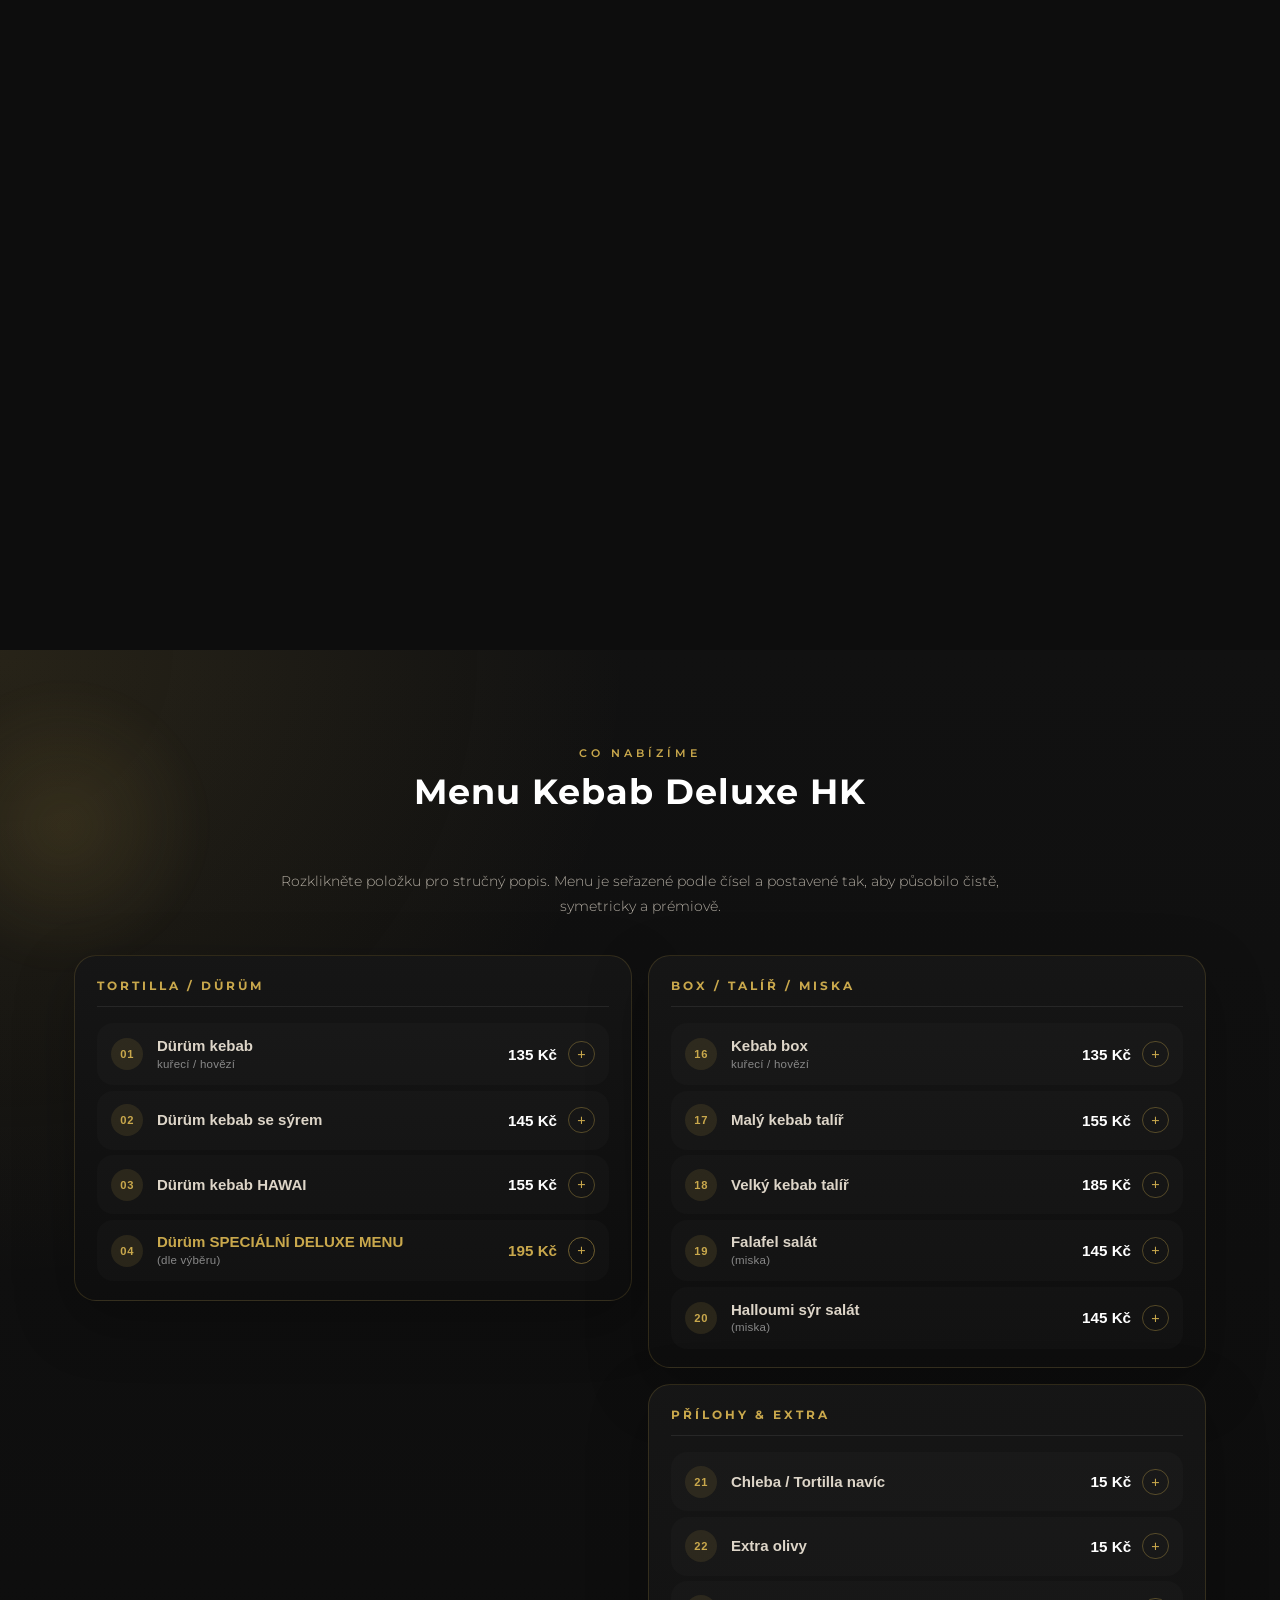
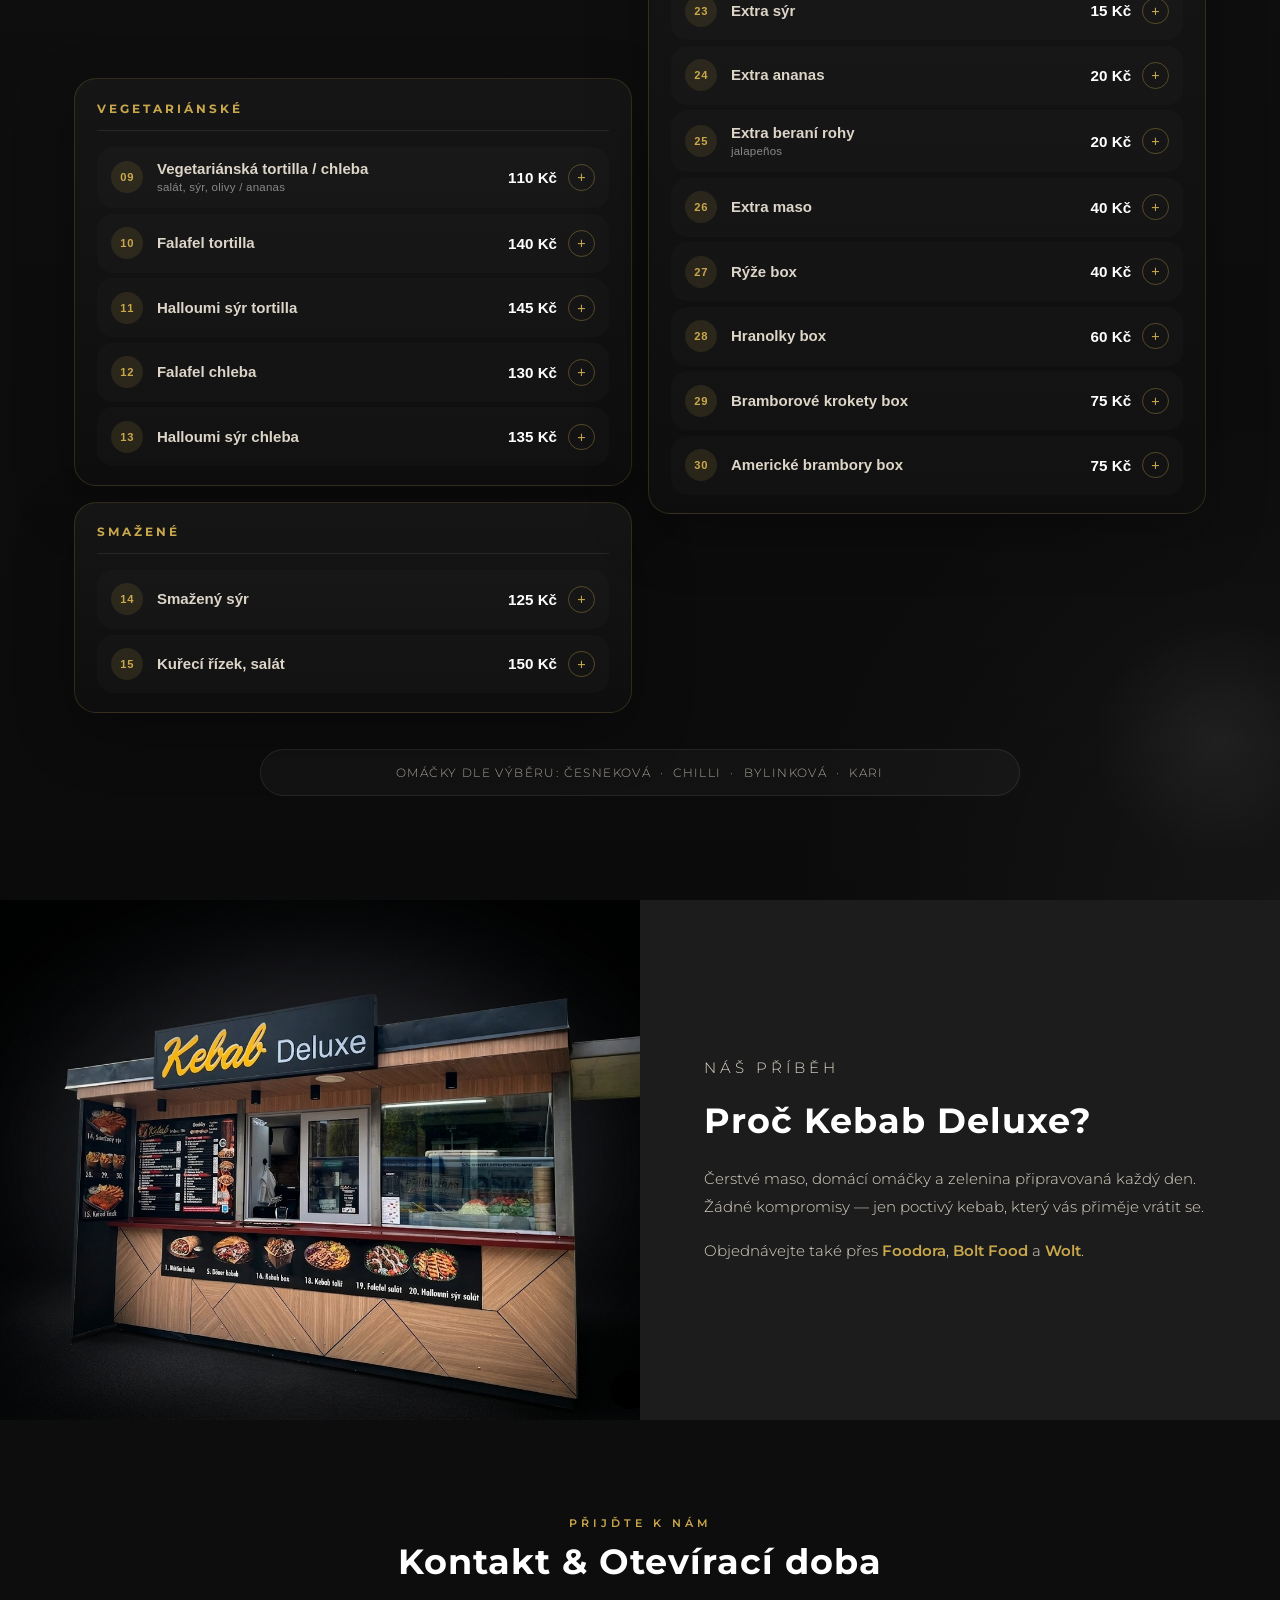
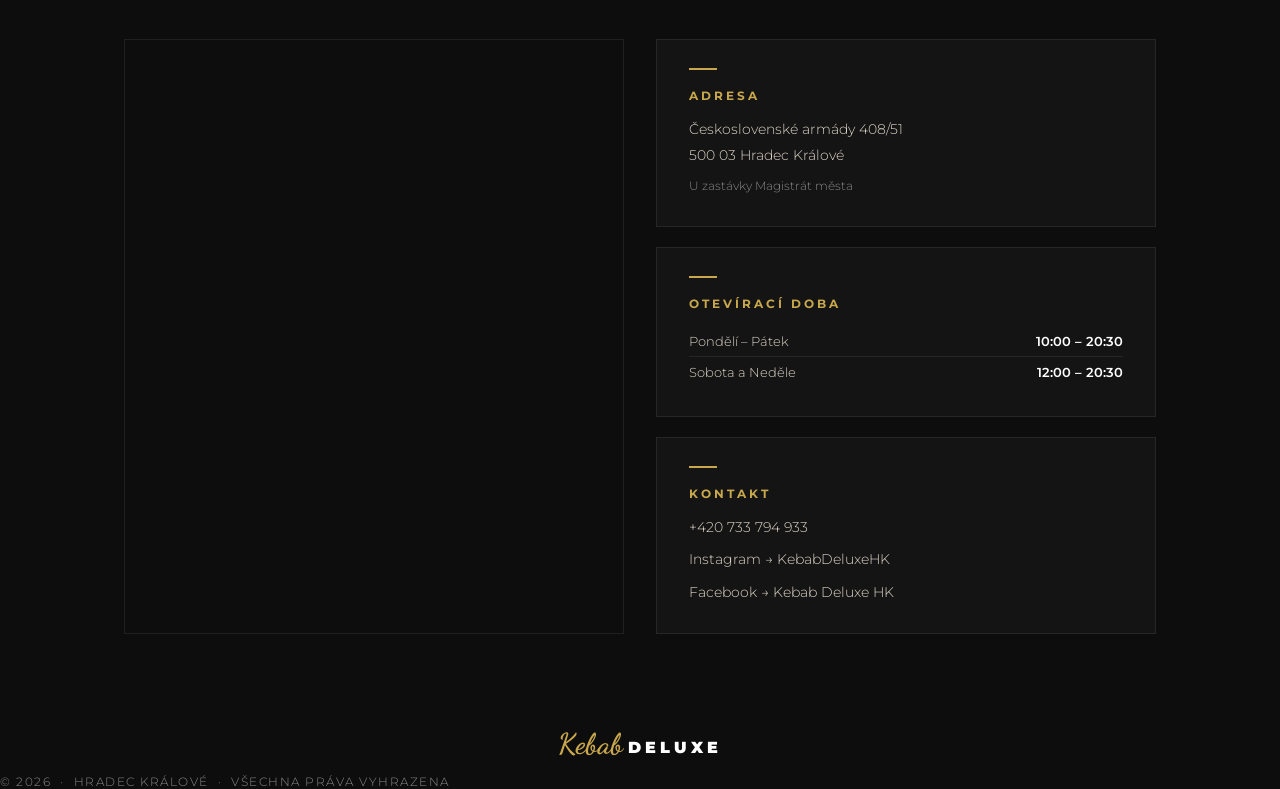
==== commit 2a221d19: "Add scroll-driven hero animation" ====
--- a/index.html
+++ b/index.html
@@ -33,19 +33,21 @@
   </div>
 
   <!-- HERO -->
-  <section class="hero">
-    <img class="hero-bg" src="zks1.png" alt="" fetchpriority="high">
-    <div class="hero-content fade-in">
-      <p class="hero-tagline">Hradec Králové</p>
-      <h1>
-        <span class="logo-kebab">Kebab</span>
-        <span class="logo-deluxe hero-deluxe">Deluxe</span>
-      </h1>
-      <p class="hero-sub">Čerstvé suroviny &mdash; poctivé porce &mdash; nezapomenutelná chuť</p>
-      <a href="#menu" class="btn">Prohlédnout menu</a>
-    </div>
-    <div class="hero-scroll-hint">&#8595;</div>
-  </section>
+  <div id="hero-scroll-wrap">
+    <section class="hero">
+      <img class="hero-bg" id="hero-anim" src="animation_frames/ezgif-frame-001.jpg" alt="" fetchpriority="high">
+      <div class="hero-content fade-in">
+        <p class="hero-tagline">Hradec Králové</p>
+        <h1>
+          <span class="logo-kebab">Kebab</span>
+          <span class="logo-deluxe hero-deluxe">Deluxe</span>
+        </h1>
+        <p class="hero-sub">Čerstvé suroviny &mdash; poctivé porce &mdash; nezapomenutelná chuť</p>
+        <a href="#menu" class="btn">Prohlédnout menu</a>
+      </div>
+      <div class="hero-scroll-hint">&#8595;</div>
+    </section>
+  </div>
 
   <!-- MENU -->
   <section class="menu-section" id="menu">
--- a/kebabdlstyles.css
+++ b/kebabdlstyles.css
@@ -133,15 +133,22 @@
 .mobile-menu a:hover { color: var(--gold); }
 
 /* ── HERO ── */
+#hero-scroll-wrap {
+  height: 250vh;
+  position: relative;
+}
+
 .hero {
-  min-height: 100svh;
+  height: 100svh;
+  min-height: unset;
   display: flex;
   flex-direction: column;
   align-items: center;
   justify-content: center;
   text-align: center;
   padding: 8rem 1.5rem 4rem;
-  position: relative;
+  position: sticky;
+  top: 0;
   overflow: hidden;
   background: var(--dark);
 }
@@ -155,6 +162,7 @@
   object-position: center 40%;
   z-index: 0;
 }
+
 
 .hero::after {
   content: '';
@@ -734,14 +742,32 @@
 @media (max-width: 900px) {
   .menu-board {
     flex-direction: column;
+    /* allow the board to extend very close to the viewport edges on small screens */
+    padding-left: 0.25rem;
+    padding-right: 0.25rem;
+  }
+
+  .section-inner {
+    padding-left: 0.25rem;
+    padding-right: 0.25rem;
+    max-width: 100%;
   }
 
   .menu-column {
     width: 100%;
   }
 
+  /* let the category cards expand to the full width of the column
+     while keeping a small internal gutter so the rounded corners remain visible */
   .menu-category {
     width: 100%;
+    /* almost full-bleed: tiny outer gap of ~4px (0.25rem) */
+    margin-left: -0.25rem;
+    margin-right: -0.25rem;
+    /* keep internal padding for content */
+    padding-left: 0.75rem;
+    padding-right: 0.75rem;
+    border-radius: 12px;
   }
 
   .about-section {
@@ -772,14 +798,24 @@
   .mobile-menu { padding: 0.5rem 1.25rem; }
 
   /* Hero */
-  .hero { padding: 6rem 1.25rem 3rem; }
-  .hero-bg { object-fit: contain; object-position: center top; }
+  .hero { padding: 6rem 1.25rem 4rem; justify-content: flex-end; }
+  .hero-bg {
+    inset: auto;
+    top: 12%;
+    left: 0;
+    width: 100%;
+    height: 55%;
+    object-fit: cover;
+    object-position: center center;
+  }
   .hero h1 { gap: 0.25rem; margin-bottom: 1.2rem; }
   .hero-sub { margin-bottom: 2rem; }
-  .hero-scroll-hint { display: none; }
+  #hero-scroll-wrap { height: 180vh; }
 
   /* Sections */
-  .menu-section { padding: 4rem 1.25rem; }
+  /* Sections */
+  /* reduce outer padding on very small screens so menu cards can reach the edges */
+  .menu-section { padding: 4rem 0.25rem; }
   .info-section  { padding: 4rem 1.25rem; }
 
   section h2 { margin-bottom: 2rem; font-size: 1.5rem; }
@@ -795,6 +831,11 @@
   .info-box     { padding: 1.5rem 1.25rem; }
   .info-boxes   { gap: 1rem; }
 
+  /* Force the menu board and its cards to use almost full width on small phones */
+  .section-inner { padding-left: 0.25rem; padding-right: 0.25rem; }
+  .menu-board { padding-left: 0; padding-right: 0; }
+  .menu-category { margin-left: -0.25rem; margin-right: -0.25rem; padding-left: 0.5rem; padding-right: 0.5rem; border-radius: 10px; }
+
   /* Footer */
   footer { padding: 2rem 1.25rem; }
 }
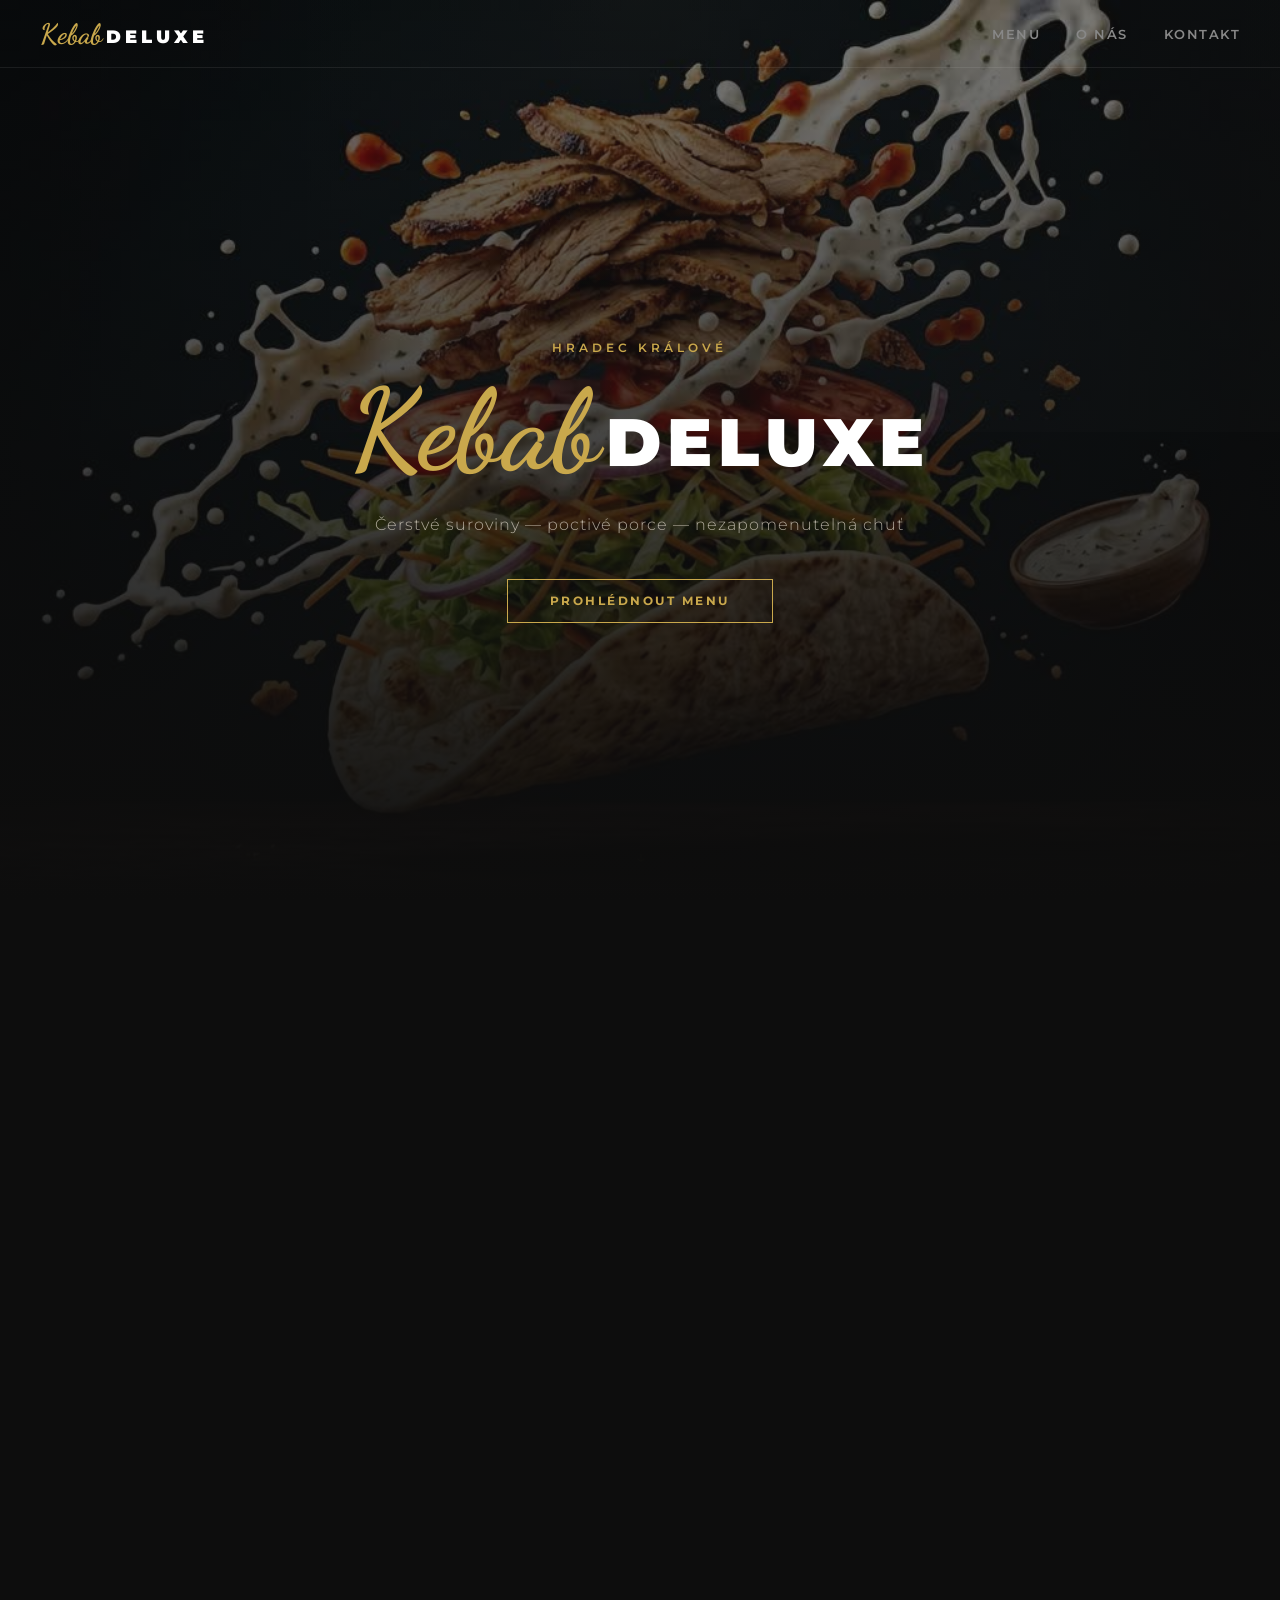
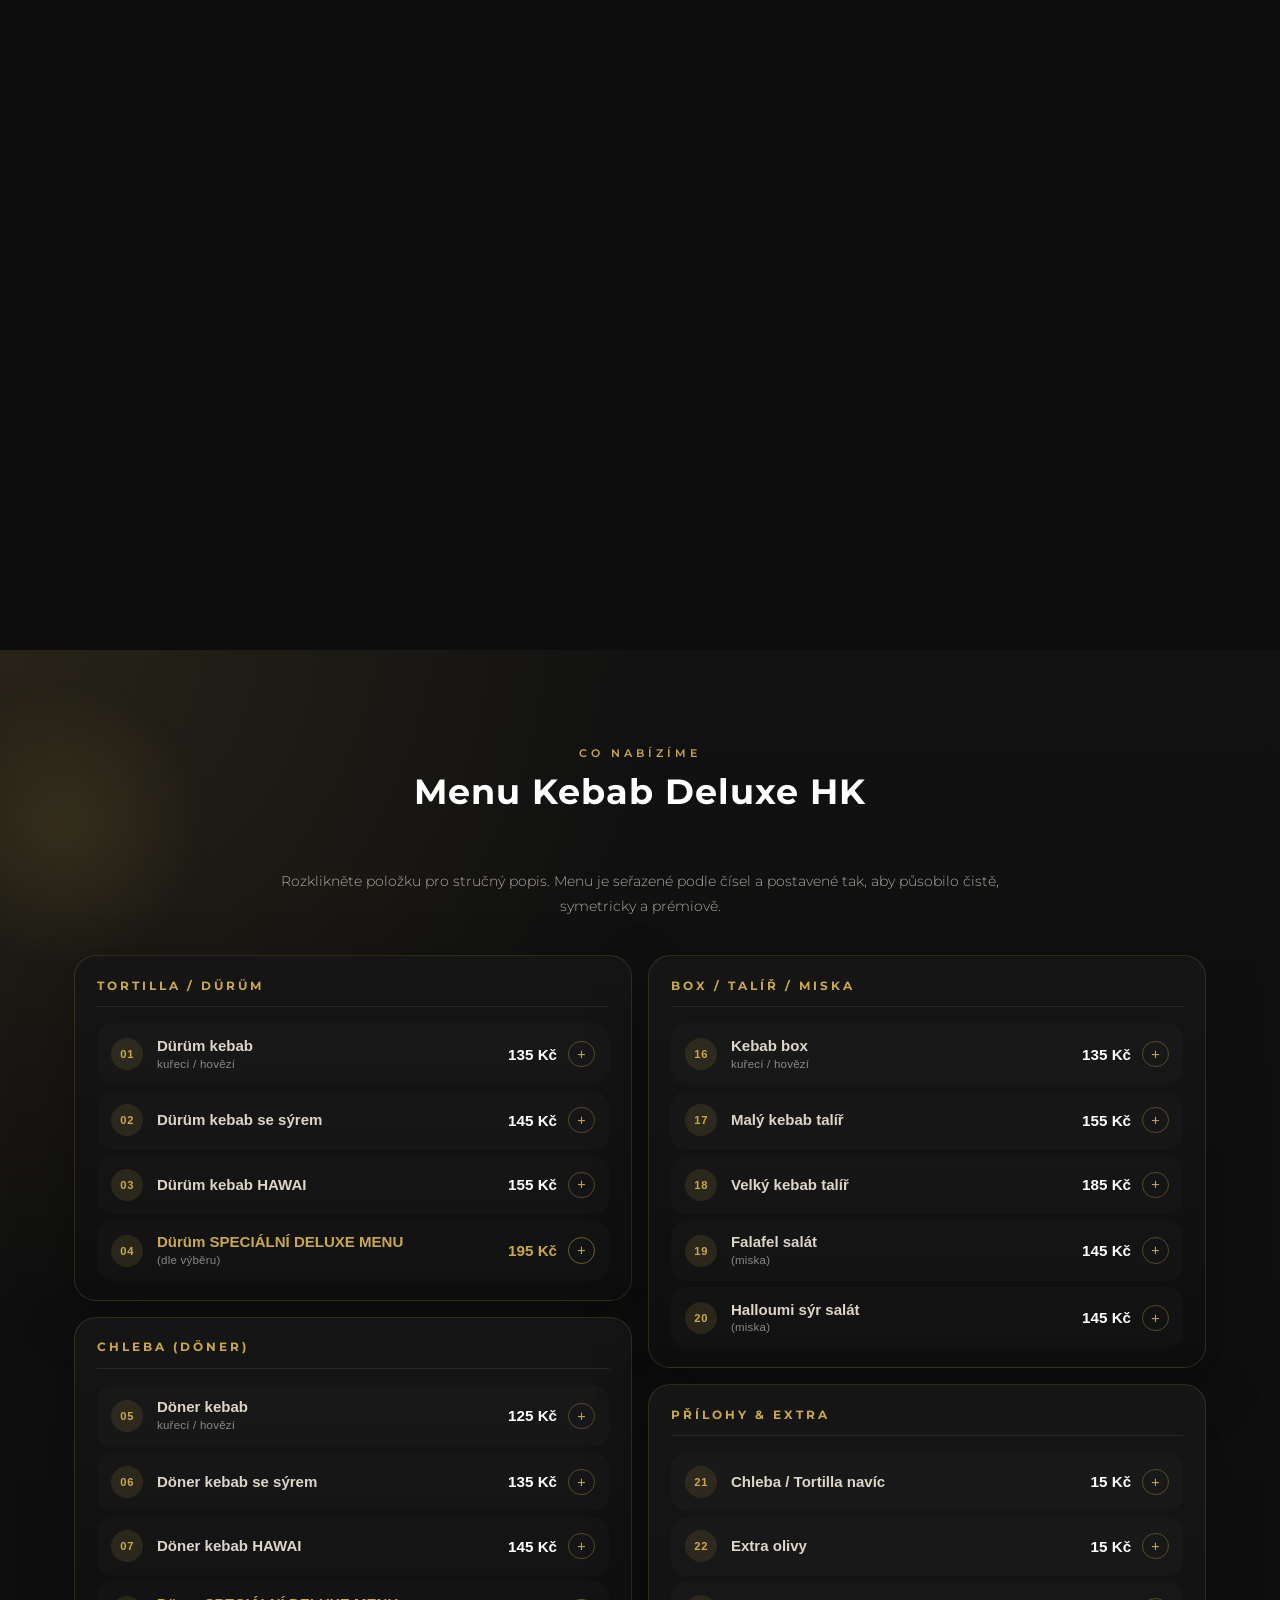
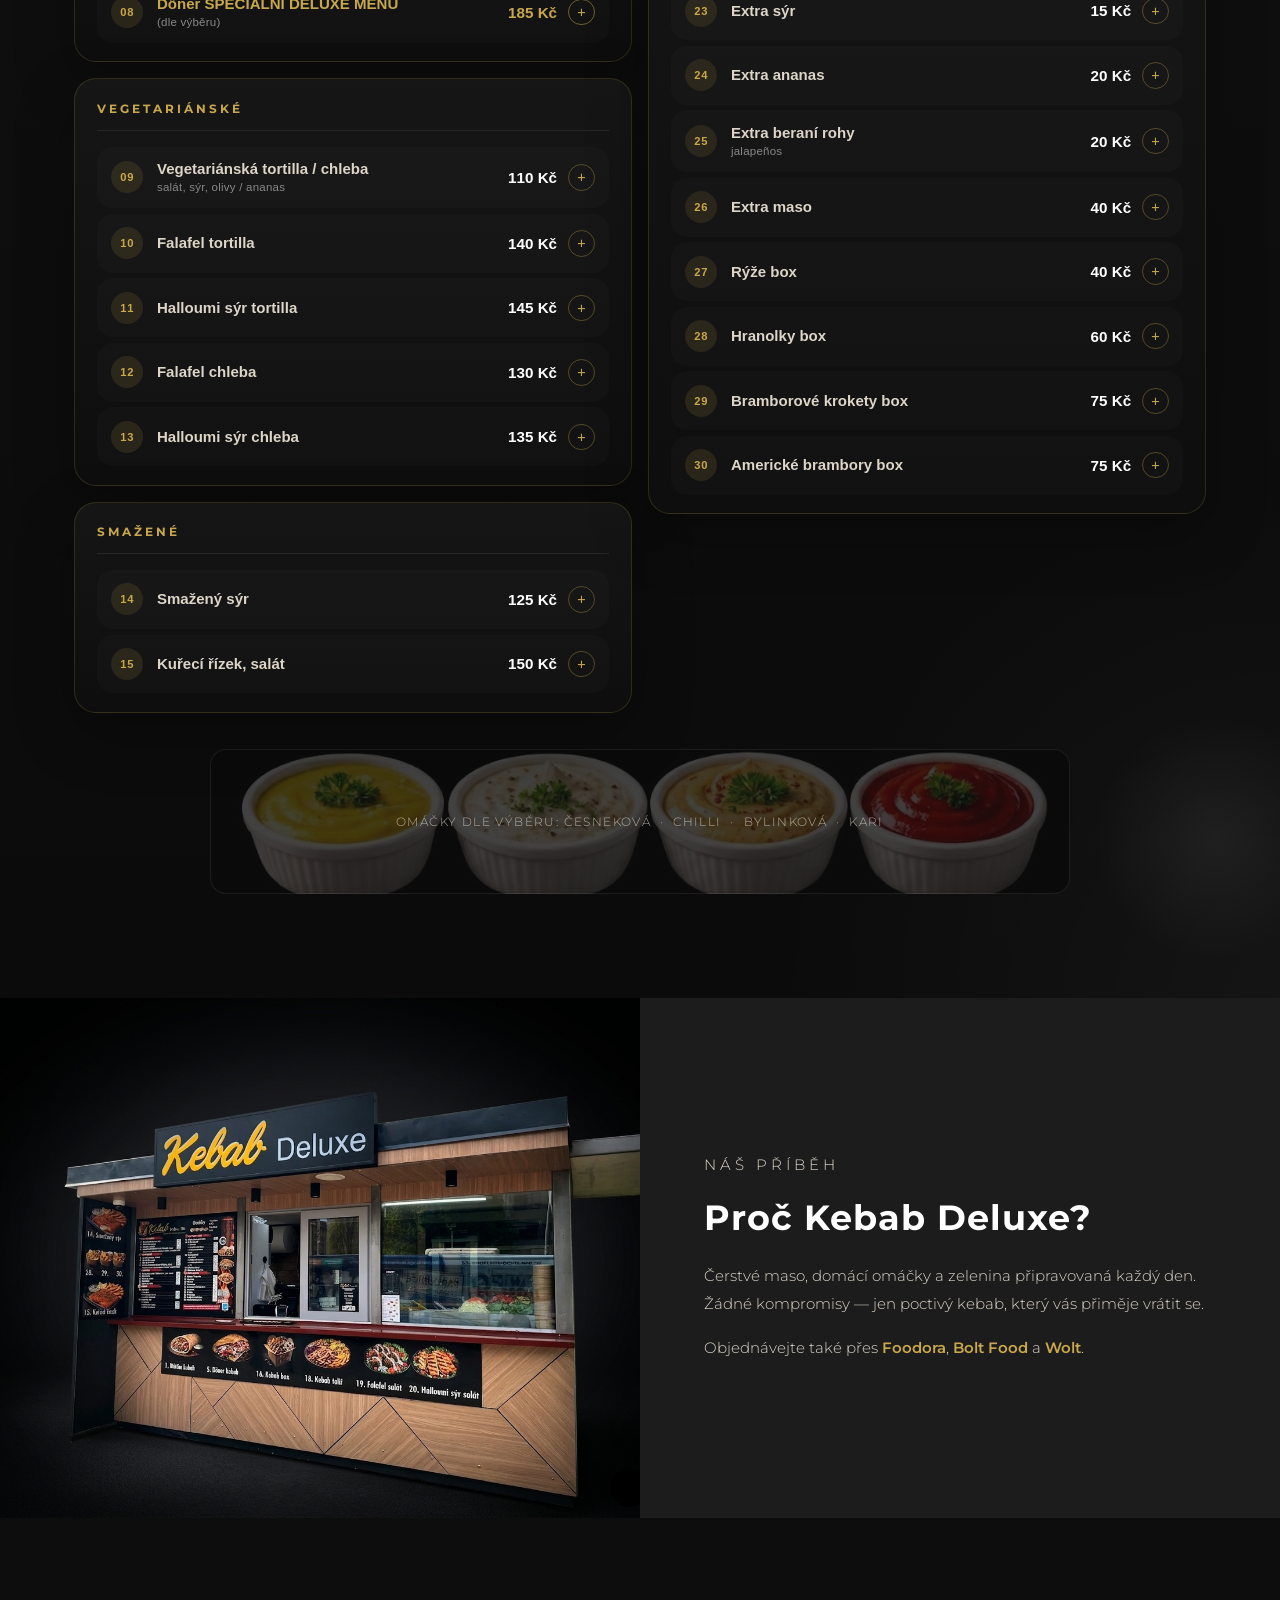
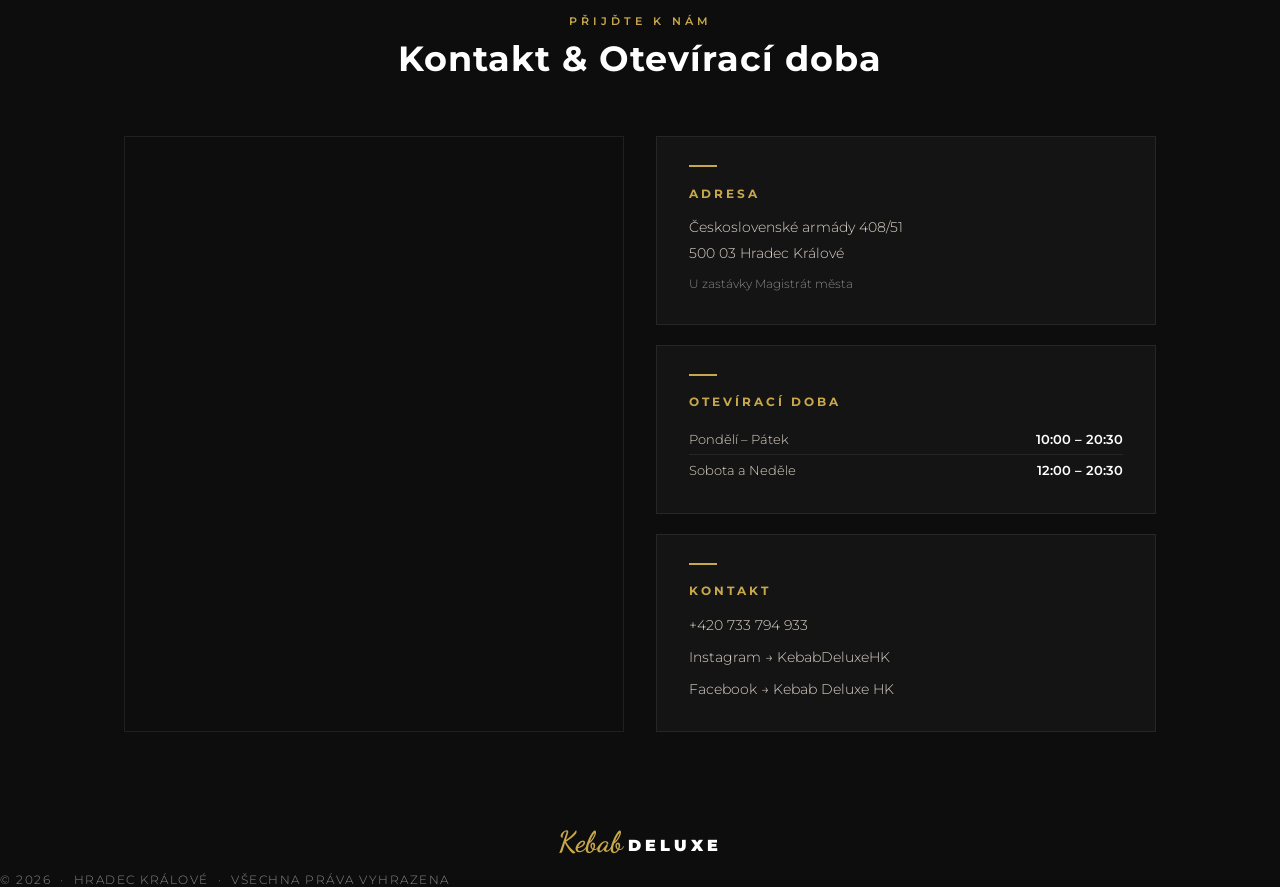
==== commit ca1c00c7: "Update comment from 'HEADER' to 'hlavak'" ====
--- a/index.html
+++ b/index.html
@@ -11,7 +11,7 @@
 </head>
 <body>
 
-  <!-- HEADER -->
+  <!-- hlavak -->
   <header>
     <a href="#" class="logo">
       <span class="logo-kebab">Kebab</span><span class="logo-deluxe">Deluxe</span>
--- a/kebabdlstyles.css
+++ b/kebabdlstyles.css
@@ -507,15 +507,29 @@
 }
 
 .menu-item.open .item-body {
-  max-height: 360px;
+  max-height: 1200px;
 }
 
 .item-desc {
-  font-size: 0.8rem;
+  font-size: 0.93rem;
   line-height: 1.85;
-  color: var(--muted);
-  padding: 0.7rem 0.25rem 0.95rem 2.85rem;
-  font-weight: 300;
+  color: var(--text);
+  padding: 0.7rem 0.86rem 0.95rem 0.86rem;
+  font-weight: 400;
+}
+
+.dish-img {
+  display: block;
+  width: calc(100% - 1.72rem);
+  height: auto;
+  border-radius: 12px;
+  margin: 0.8rem 0.86rem 0;
+  opacity: 0;
+  transition: opacity 0.4s ease;
+}
+
+.dish-img.loaded {
+  opacity: 1;
 }
 
 .dish-special .dish-name {
@@ -533,16 +547,18 @@
 .menu-note {
   text-align: center;
   margin: 2.25rem auto 0;
-  padding: 0.95rem 1.2rem;
-  max-width: 760px;
+  padding: 4rem 2rem;
   font-size: 0.78rem;
   font-weight: 300;
   letter-spacing: 1.4px;
   color: rgba(221,213,200,.76);
   text-transform: uppercase;
   border: 1px solid rgba(255,255,255,.08);
-  border-radius: 999px;
-  background: rgba(255,255,255,.03);
+  max-width: 860px;
+  border-radius: 16px;
+  background:
+    linear-gradient(rgba(13,13,13,.78), rgba(13,13,13,.78)),
+    url('dish-images/omackynove.jpeg') center top / cover;
 }
 
 /* ── ABOUT ── */
@@ -821,6 +837,9 @@
   section h2 { margin-bottom: 2rem; font-size: 1.5rem; }
   .menu-note { margin-top: 2rem; }
 
+  /* Dish images */
+  .dish-img { height: 160px; object-fit: cover; object-position: center center; }
+
   /* About */
   .about-img  { min-height: 220px; order: 2; }
   .about-text { padding: 2.5rem 1.25rem; order: 1; }
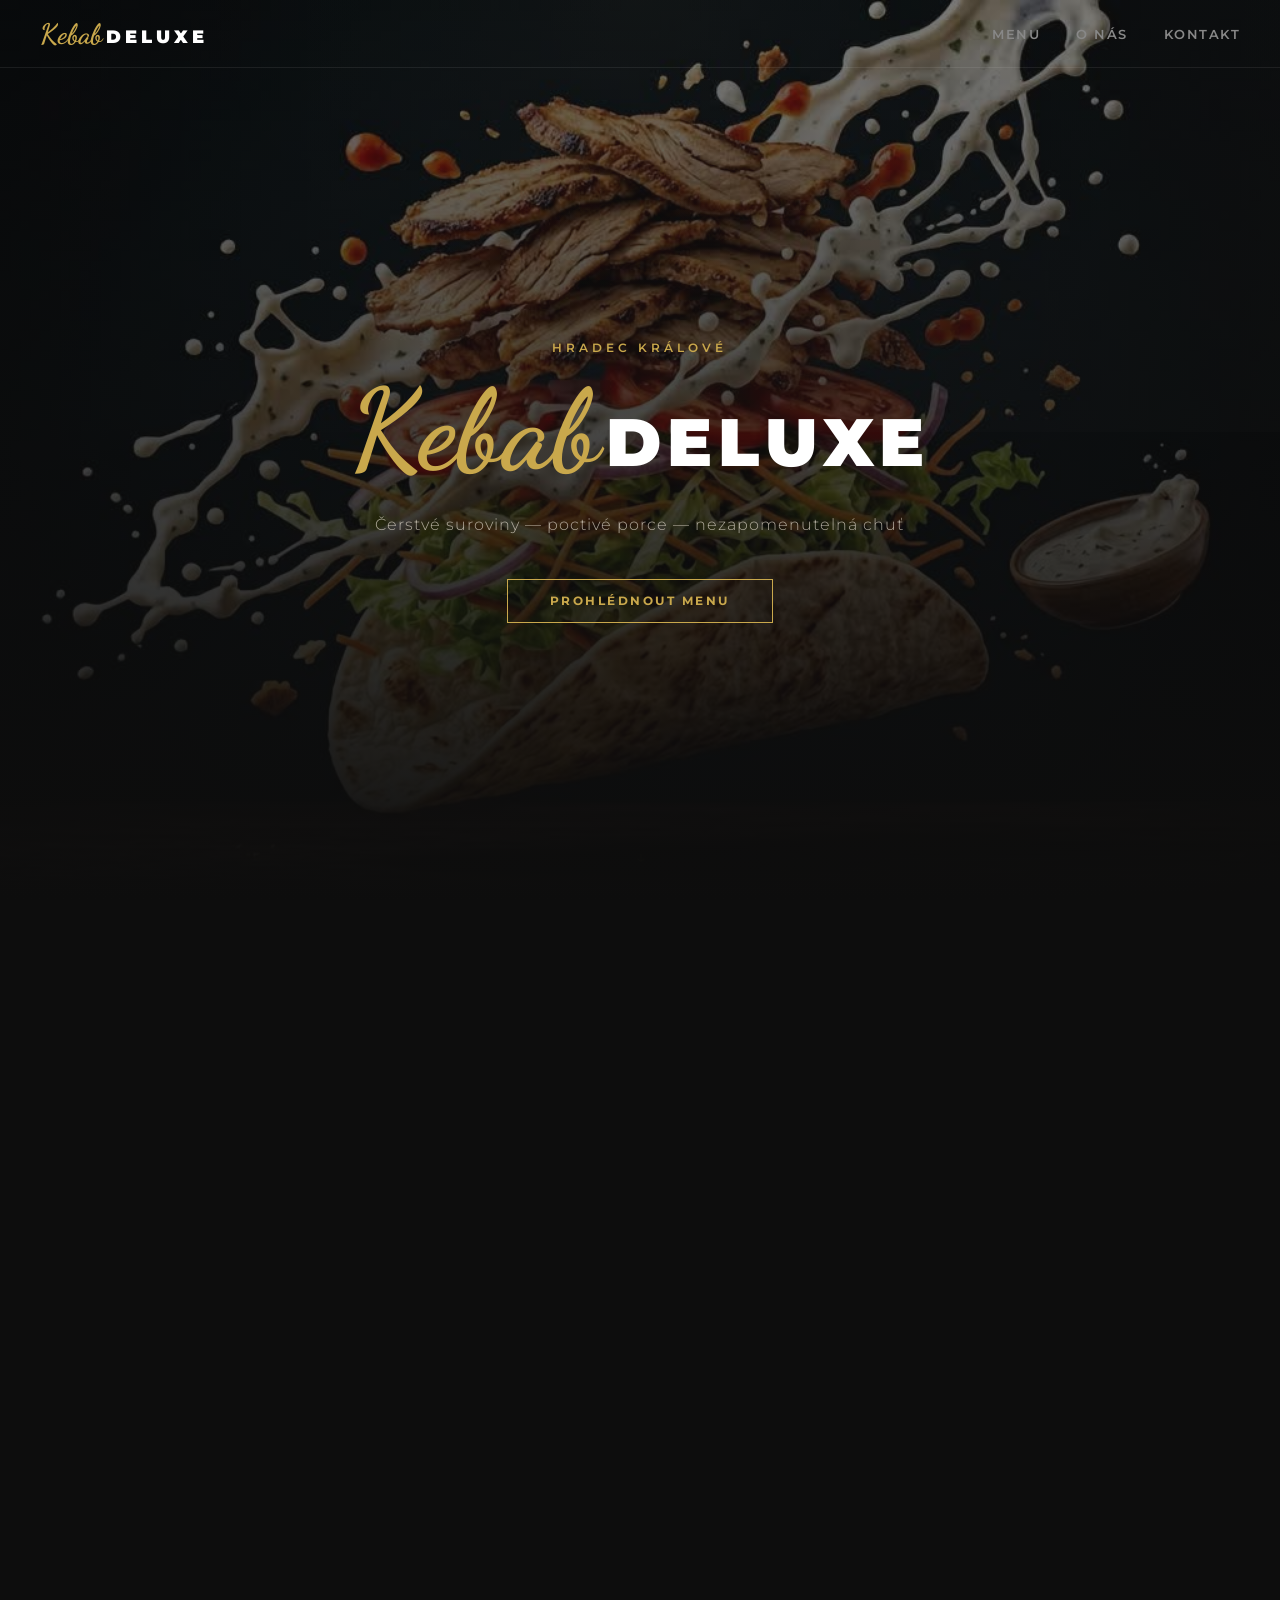
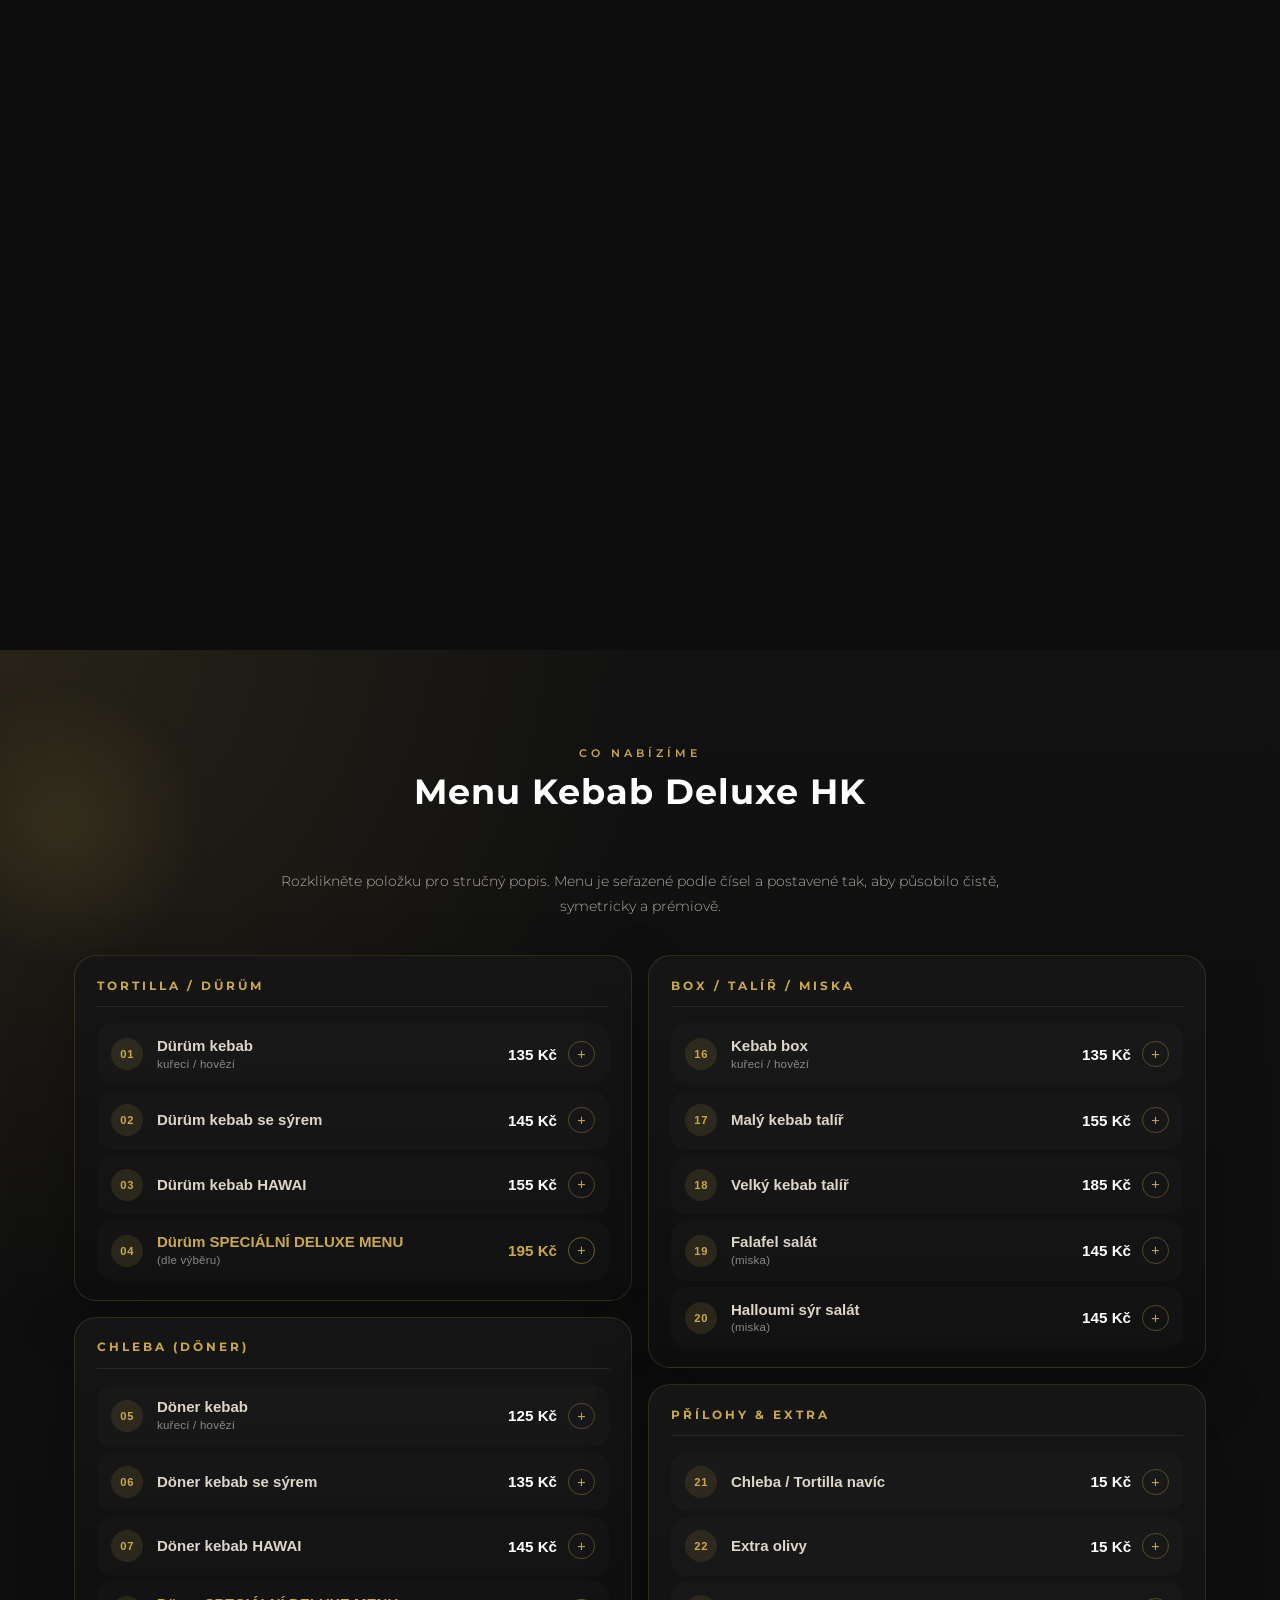
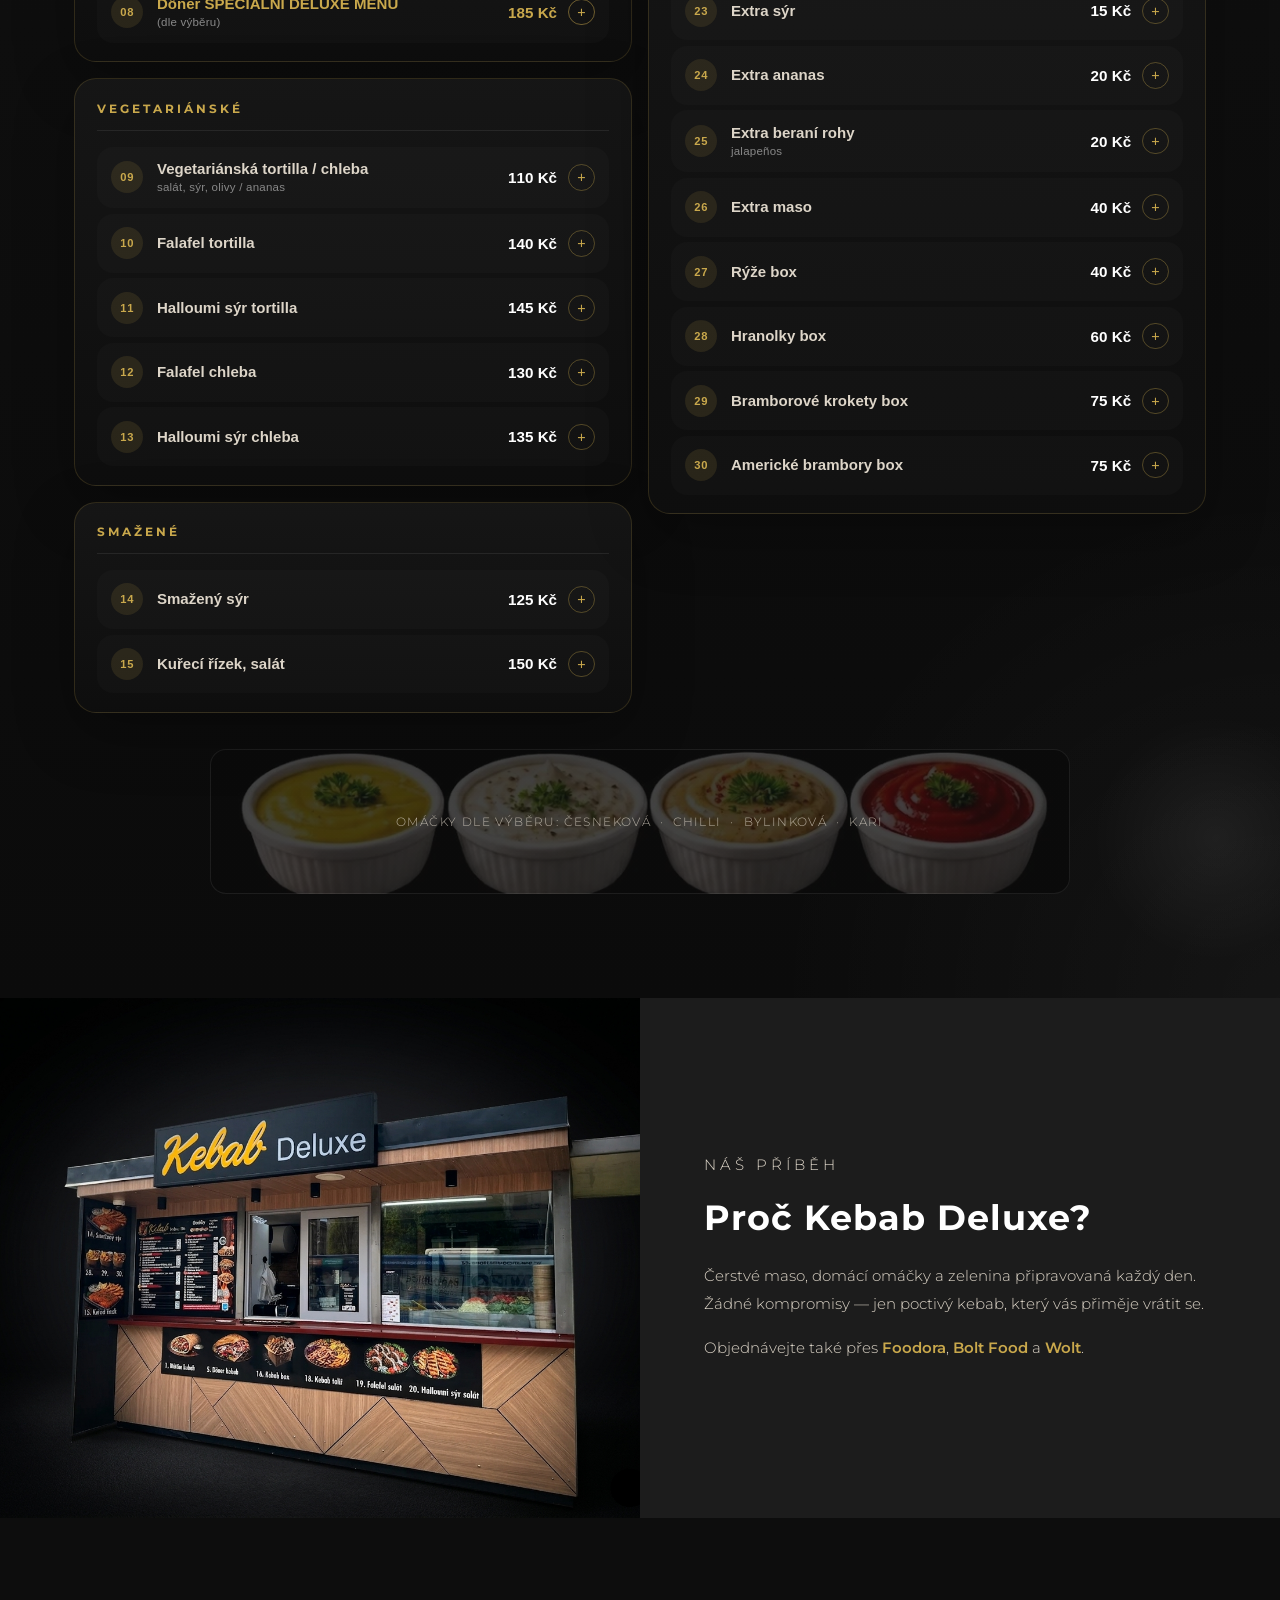
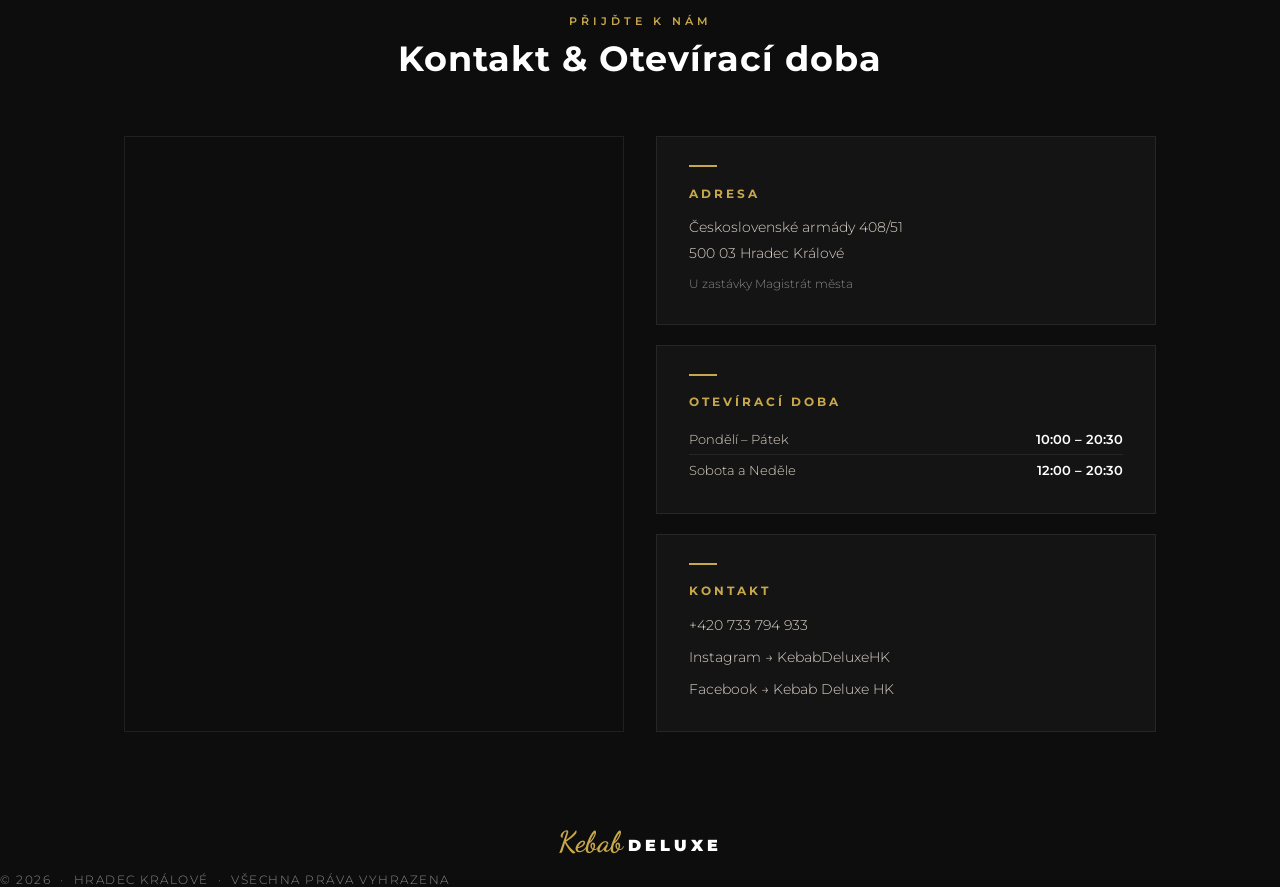
==== commit 5f654427: "Add SEO meta tags, favicon, structured data, sitemap and robots.txt" ====
--- a/index.html
+++ b/index.html
@@ -4,6 +4,69 @@
   <meta charset="UTF-8" />
   <meta name="viewport" content="width=device-width, initial-scale=1.0" />
   <title>Kebab Deluxe | Hradec Králové</title>
+  <meta name="description" content="Kebab Deluxe Hradec Králové – čerstvý dürüm, kebab box, falafel a další. Poctivé porce, kvalitní suroviny. Otevřeno Po–Pá 10–20:30, So–Ne 12–20:30." />
+  <meta name="robots" content="index, follow" />
+  <link rel="canonical" href="https://kebabdeluxe.cz/" />
+
+  <!-- Open Graph -->
+  <meta property="og:type" content="restaurant" />
+  <meta property="og:title" content="Kebab Deluxe | Hradec Králové" />
+  <meta property="og:description" content="Čerstvý dürüm, kebab box, falafel a další. Poctivé porce, kvalitní suroviny v centru Hradce Králové." />
+  <meta property="og:url" content="https://kebabdeluxe.cz/" />
+  <meta property="og:image" content="https://kebabdeluxe.cz/frontalimg.webp" />
+  <meta property="og:locale" content="cs_CZ" />
+  <meta property="og:site_name" content="Kebab Deluxe HK" />
+
+  <!-- Twitter Card -->
+  <meta name="twitter:card" content="summary_large_image" />
+  <meta name="twitter:title" content="Kebab Deluxe | Hradec Králové" />
+  <meta name="twitter:description" content="Čerstvý dürüm, kebab box, falafel a další. Poctivé porce, kvalitní suroviny." />
+  <meta name="twitter:image" content="https://kebabdeluxe.cz/frontalimg.webp" />
+
+  <!-- Favicon -->
+  <link rel="icon" type="image/png" href="/favicon.png" />
+  <link rel="apple-touch-icon" href="/favicon.png" />
+
+  <!-- Structured Data -->
+  <script type="application/ld+json">
+  {
+    "@context": "https://schema.org",
+    "@type": "FastFoodRestaurant",
+    "name": "Kebab Deluxe",
+    "url": "https://kebabdeluxe.cz",
+    "telephone": "+420733794933",
+    "address": {
+      "@type": "PostalAddress",
+      "streetAddress": "Československé armády",
+      "addressLocality": "Hradec Králové",
+      "postalCode": "50003",
+      "addressCountry": "CZ"
+    },
+    "geo": {
+      "@type": "GeoCoordinates",
+      "latitude": 50.2092,
+      "longitude": 15.8328
+    },
+    "openingHoursSpecification": [
+      {
+        "@type": "OpeningHoursSpecification",
+        "dayOfWeek": ["Monday","Tuesday","Wednesday","Thursday","Friday"],
+        "opens": "10:00",
+        "closes": "20:30"
+      },
+      {
+        "@type": "OpeningHoursSpecification",
+        "dayOfWeek": ["Saturday","Sunday"],
+        "opens": "12:00",
+        "closes": "20:30"
+      }
+    ],
+    "servesCuisine": ["Kebab", "Middle Eastern", "Turkish"],
+    "priceRange": "$$",
+    "image": "https://kebabdeluxe.cz/frontalimg.webp"
+  }
+  </script>
+
   <link rel="preconnect" href="https://fonts.googleapis.com" />
   <link rel="preconnect" href="https://fonts.gstatic.com" crossorigin />
   <link href="https://fonts.googleapis.com/css2?family=Dancing+Script:wght@700&family=Montserrat:wght@300;400;600;700;900&display=swap" rel="stylesheet" />
--- a/kebabdlstyles.css
+++ b/kebabdlstyles.css
@@ -558,7 +558,7 @@
   border-radius: 16px;
   background:
     linear-gradient(rgba(13,13,13,.78), rgba(13,13,13,.78)),
-    url('dish-images/omackynove.jpeg') center top / cover;
+    url('dish-images/omackynove.webp') center top / cover;
 }
 
 /* ── ABOUT ── */
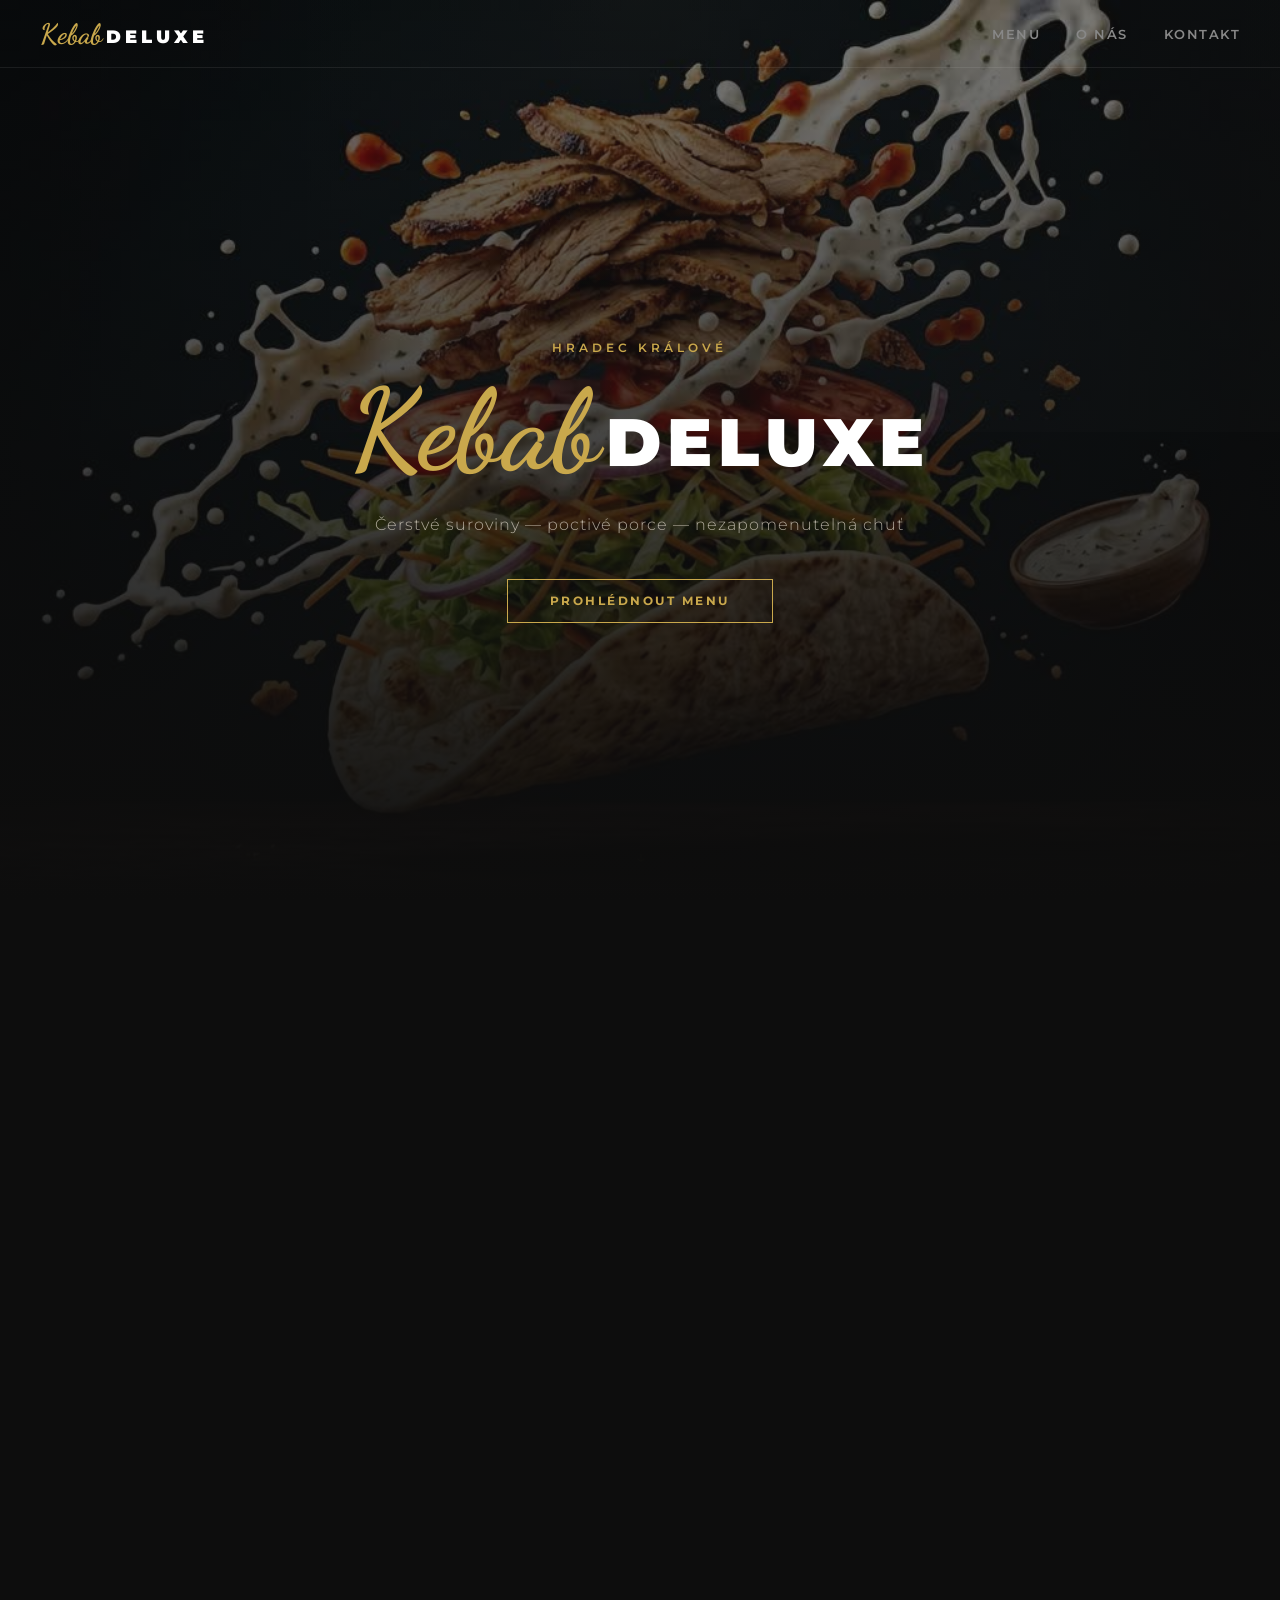
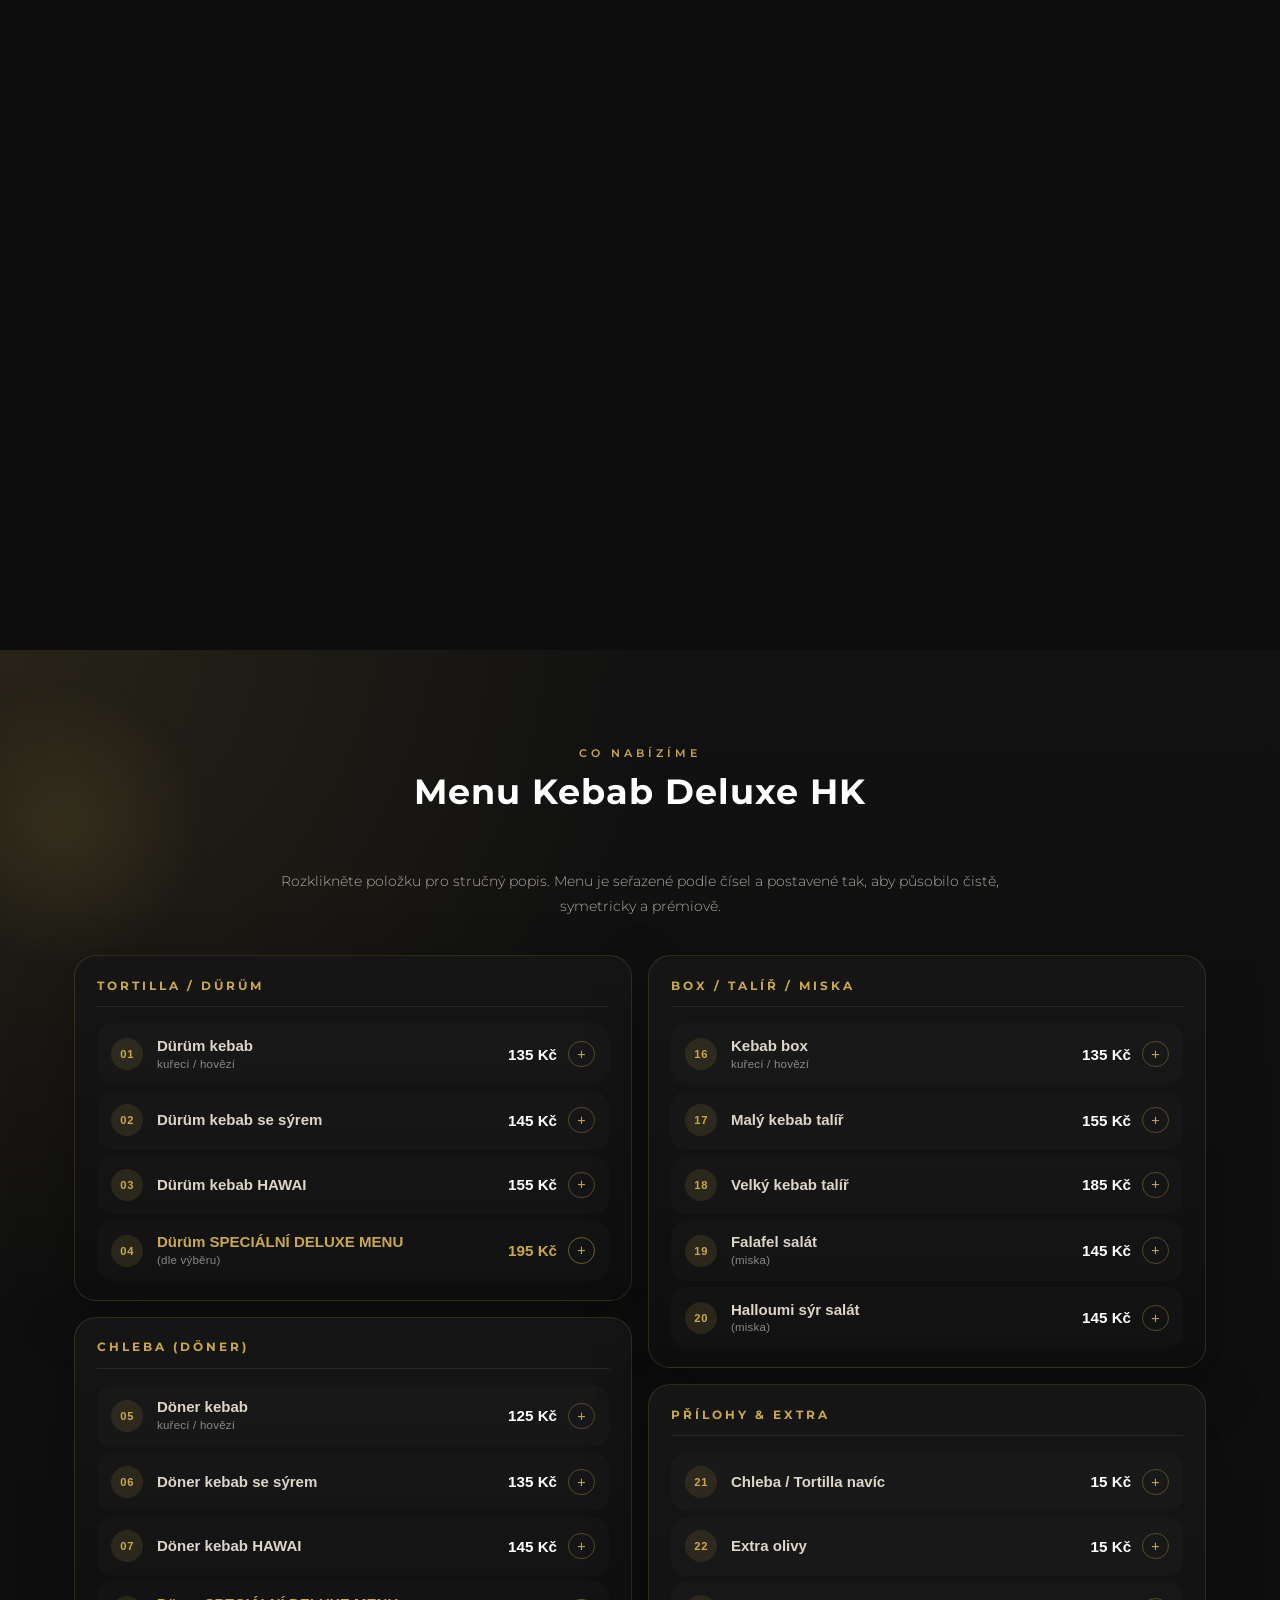
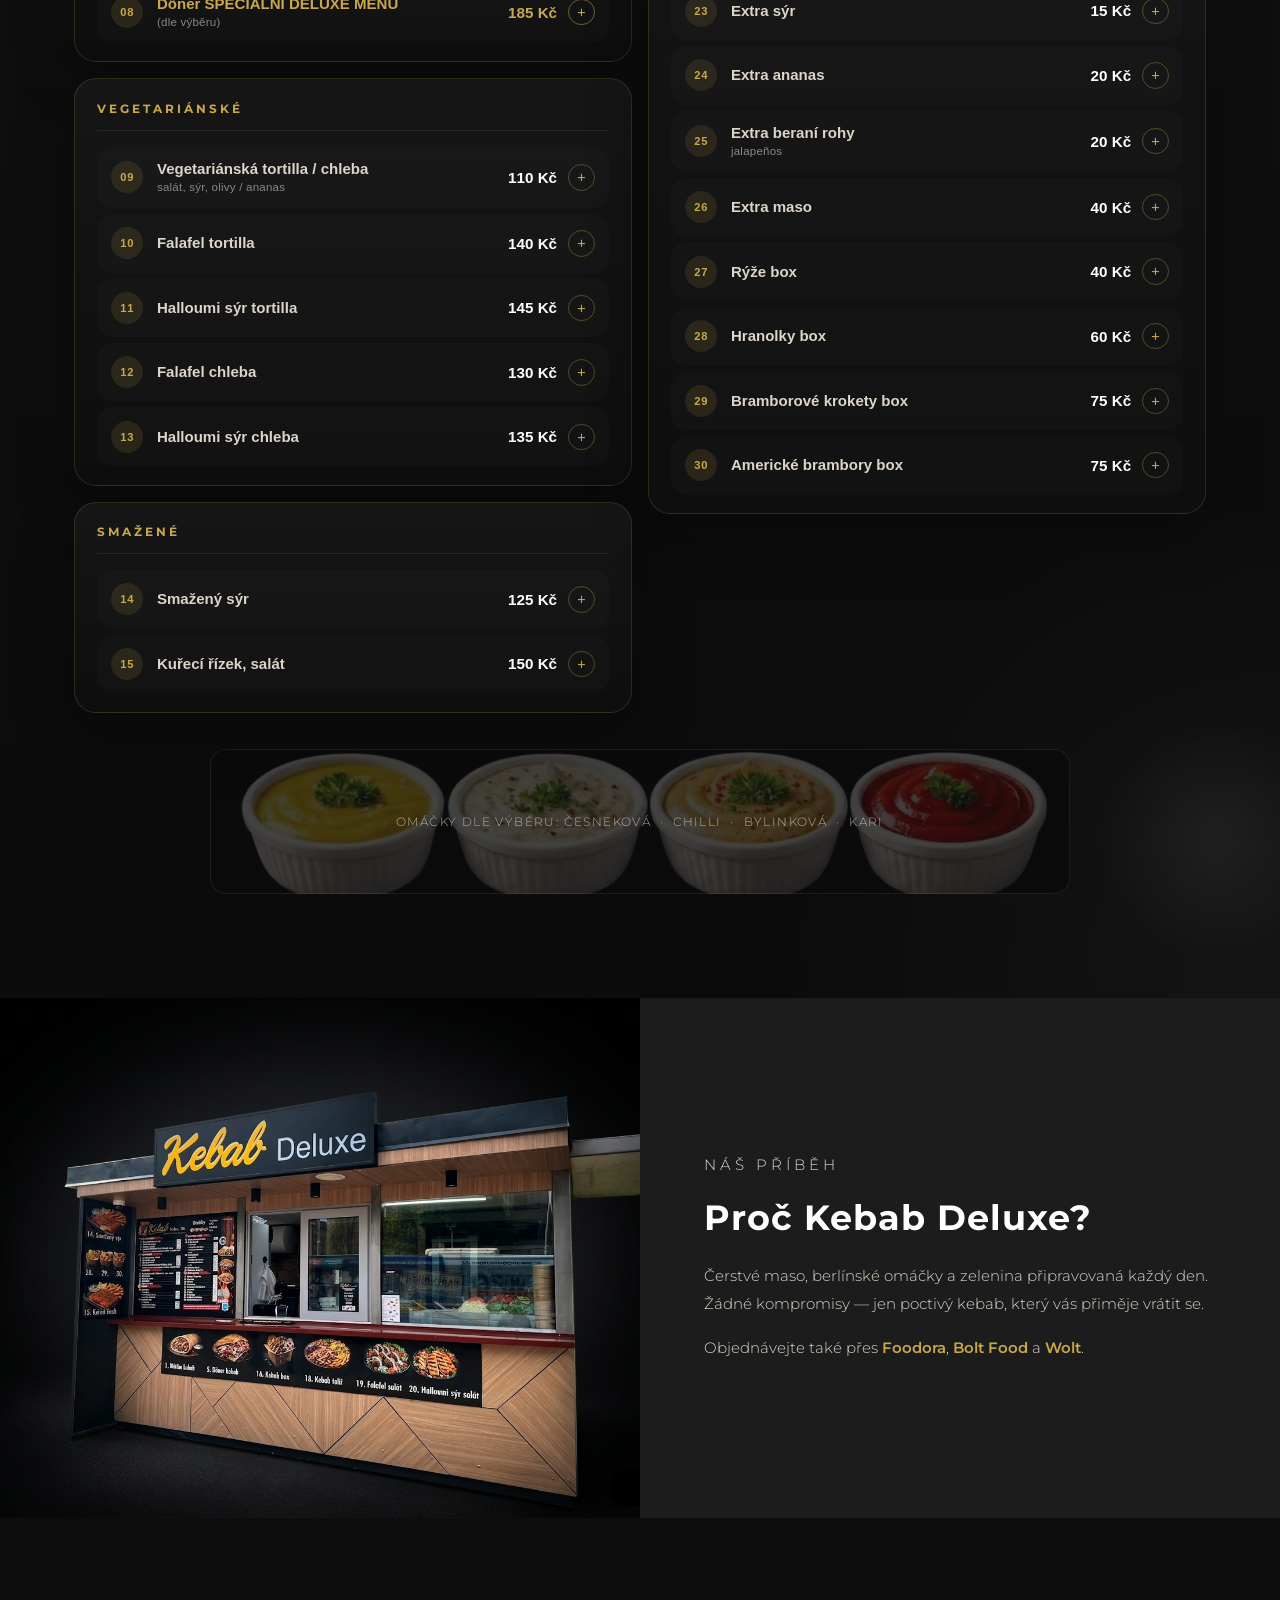
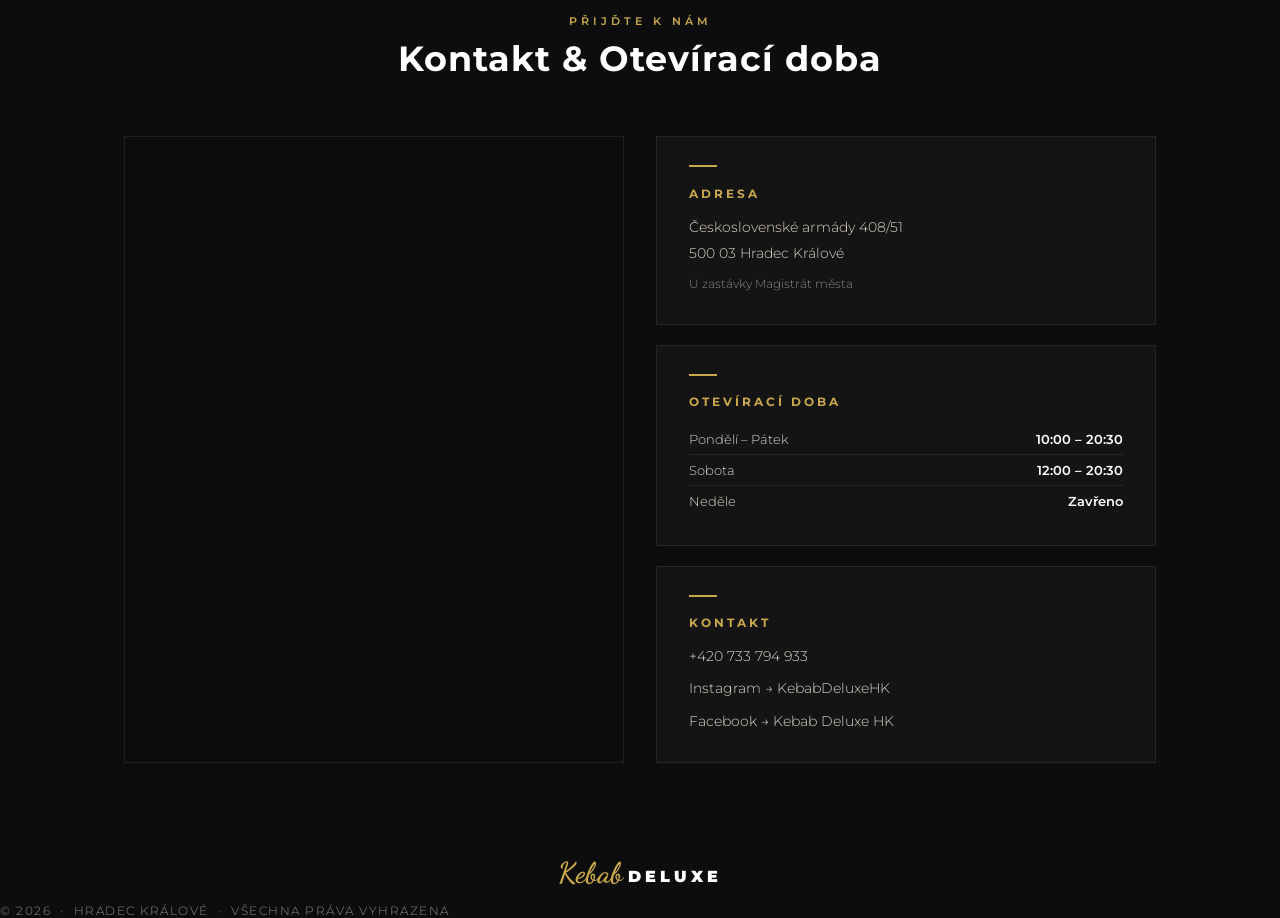
==== commit 00c19715: "Set Sunday as closed, rename to berlinske omacky" ====
--- a/index.html
+++ b/index.html
@@ -13,7 +13,7 @@
   <meta property="og:title" content="Kebab Deluxe | Hradec Králové" />
   <meta property="og:description" content="Čerstvý dürüm, kebab box, falafel a další. Poctivé porce, kvalitní suroviny v centru Hradce Králové." />
   <meta property="og:url" content="https://kebabdeluxe.cz/" />
-  <meta property="og:image" content="https://kebabdeluxe.cz/frontalimg.webp" />
+  <meta property="og:image" content="https://kebabdeluxe.cz/favicon.png" />
   <meta property="og:locale" content="cs_CZ" />
   <meta property="og:site_name" content="Kebab Deluxe HK" />
 
@@ -21,7 +21,7 @@
   <meta name="twitter:card" content="summary_large_image" />
   <meta name="twitter:title" content="Kebab Deluxe | Hradec Králové" />
   <meta name="twitter:description" content="Čerstvý dürüm, kebab box, falafel a další. Poctivé porce, kvalitní suroviny." />
-  <meta name="twitter:image" content="https://kebabdeluxe.cz/frontalimg.webp" />
+  <meta name="twitter:image" content="https://kebabdeluxe.cz/favicon.png" />
 
   <!-- Favicon -->
   <link rel="icon" type="image/png" href="/favicon.png" />
@@ -56,7 +56,7 @@
       },
       {
         "@type": "OpeningHoursSpecification",
-        "dayOfWeek": ["Saturday","Sunday"],
+        "dayOfWeek": ["Saturday"],
         "opens": "12:00",
         "closes": "20:30"
       }
@@ -475,7 +475,7 @@
       <div class="fade-in">
         <p class="section-label">Náš příběh</p>
         <h2>Proč Kebab Deluxe?</h2>
-        <p>Čerstvé maso, domácí omáčky a zelenina připravovaná každý den. Žádné kompromisy &mdash; jen poctivý kebab, který vás přiměje vrátit se.</p>
+        <p>Čerstvé maso, berlínské omáčky a zelenina připravovaná každý den. Žádné kompromisy &mdash; jen poctivý kebab, který vás přiměje vrátit se.</p>
         <p>Objednávejte také přes <strong>Foodora</strong>, <strong>Bolt Food</strong> a <strong>Wolt</strong>.</p>
       </div>
     </div>
@@ -517,8 +517,12 @@
                 <span class="hours-time">10:00 &ndash; 20:30</span>
               </div>
               <div class="hours-row">
-                <span class="hours-day">Sobota a Neděle</span>
+                <span class="hours-day">Sobota</span>
                 <span class="hours-time">12:00 &ndash; 20:30</span>
+              </div>
+              <div class="hours-row">
+                <span class="hours-day">Neděle</span>
+                <span class="hours-time">Zavřeno</span>
               </div>
             </div>
           </div>
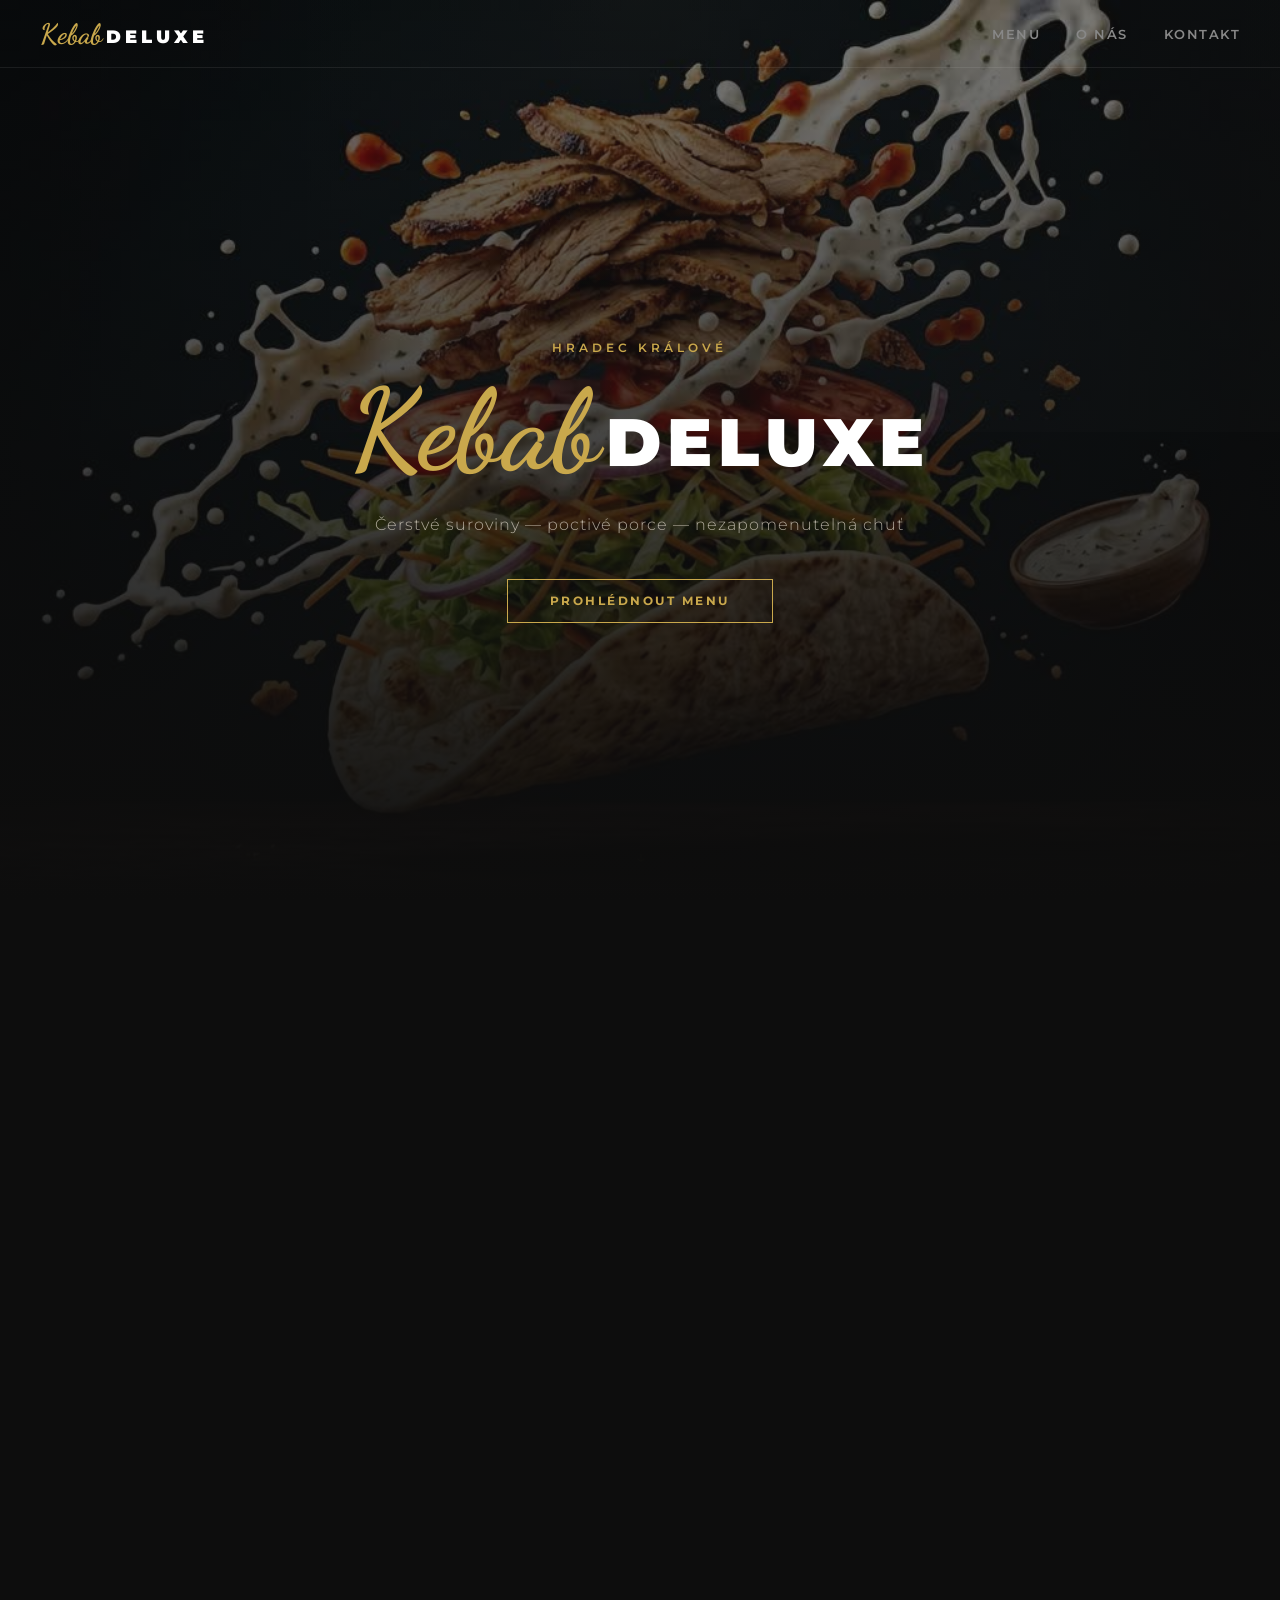
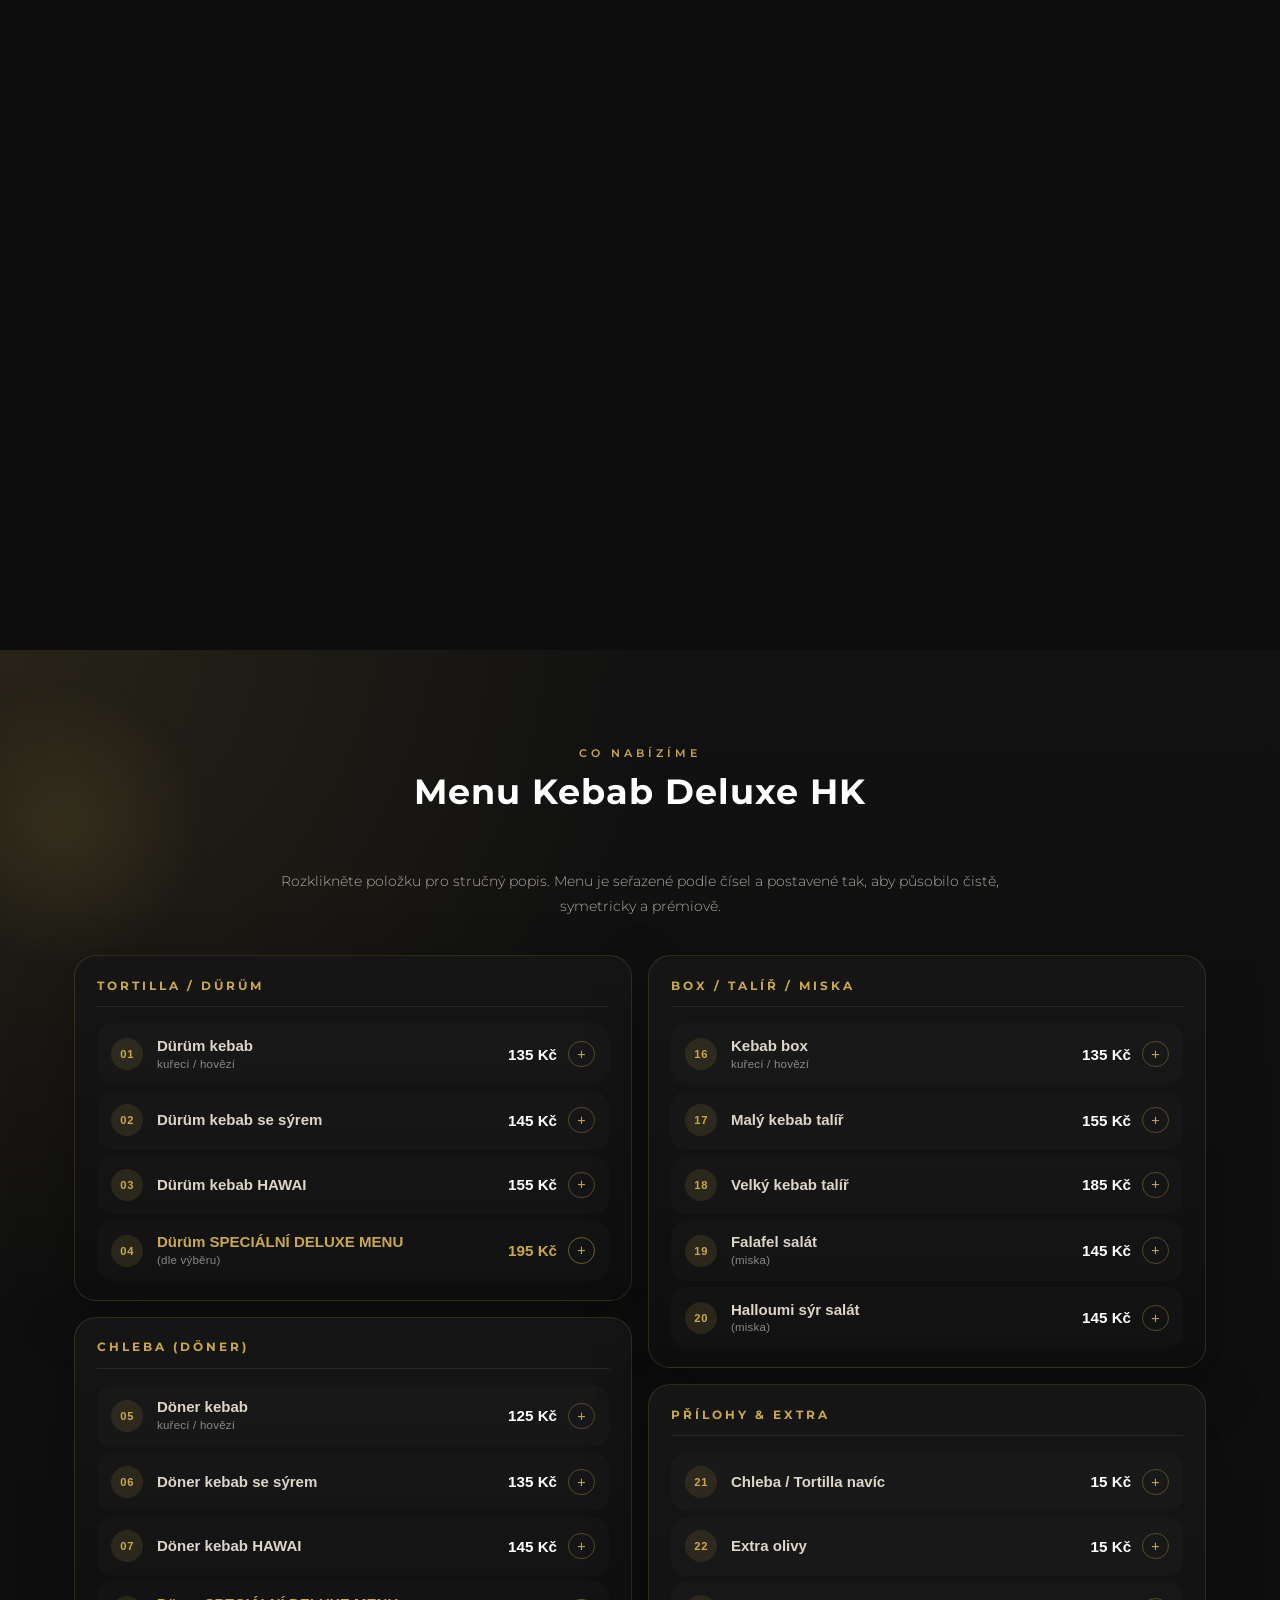
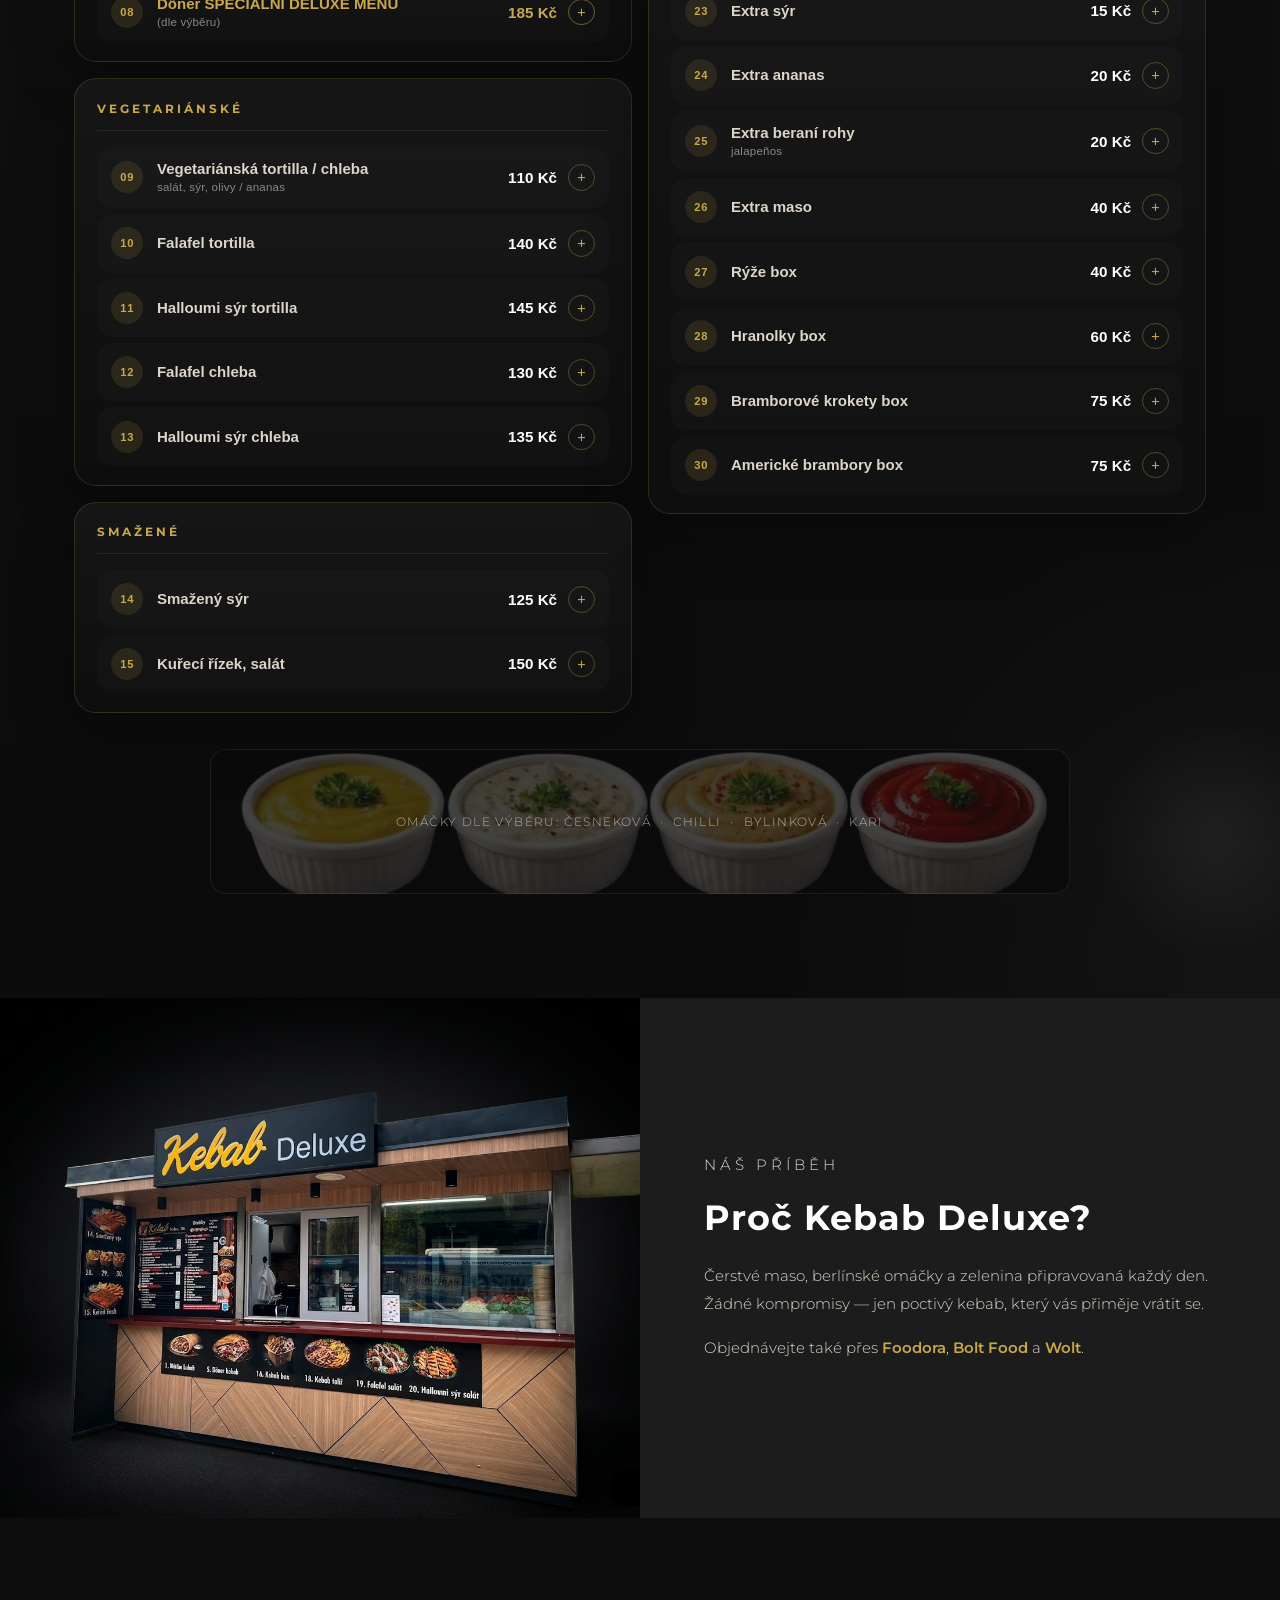
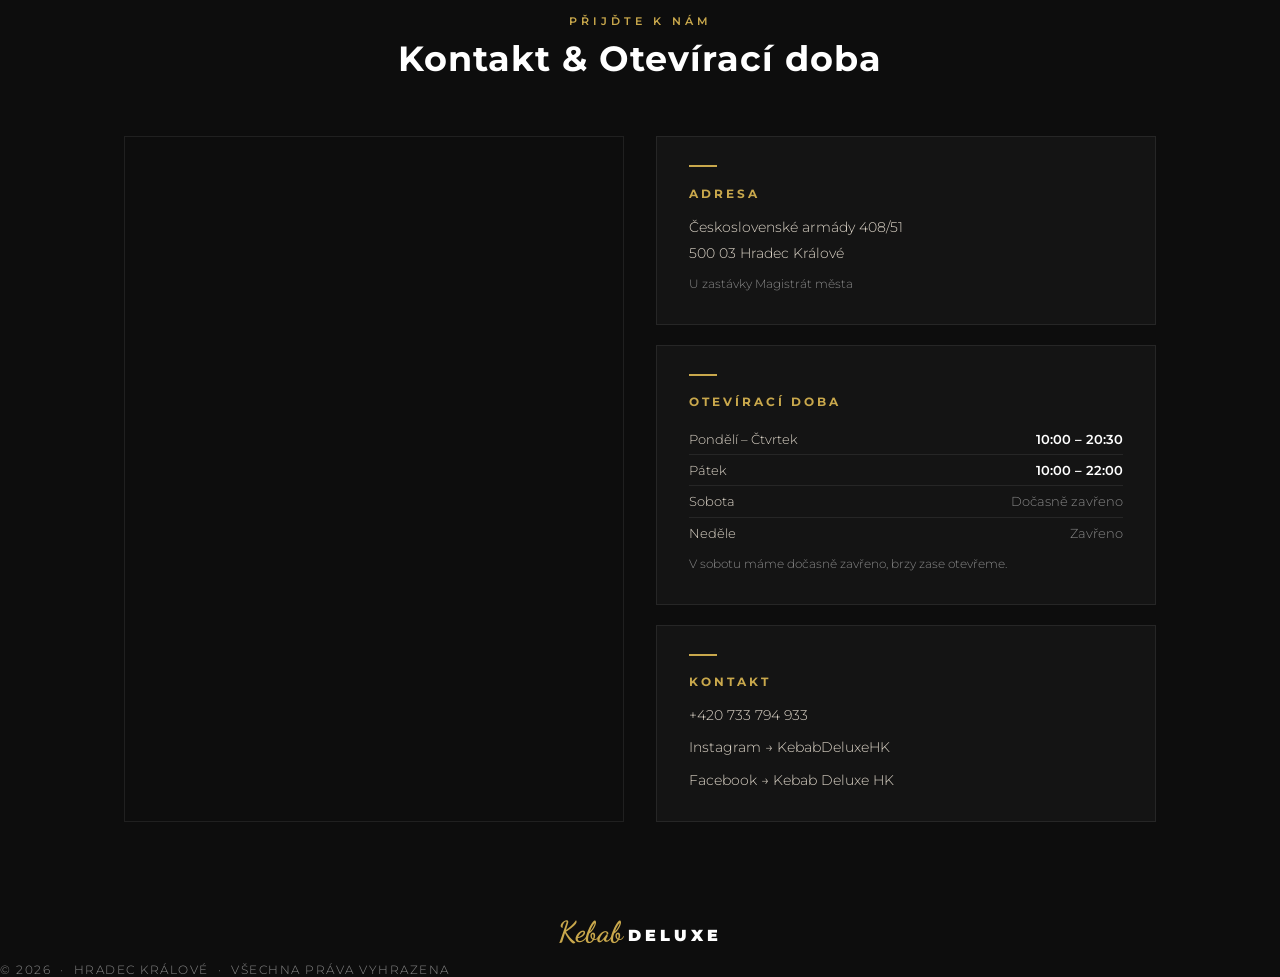
==== commit 349712c9: "fix: otevírací doba podle aktuálního plakátu Po–Čt 10:00–20:30, Pá 10:00–22:00, So dočasně zavřeno, " ====
--- a/index.html
+++ b/index.html
@@ -4,7 +4,7 @@
   <meta charset="UTF-8" />
   <meta name="viewport" content="width=device-width, initial-scale=1.0" />
   <title>Kebab Deluxe | Hradec Králové</title>
-  <meta name="description" content="Kebab Deluxe Hradec Králové – čerstvý dürüm, kebab box, falafel a další. Poctivé porce, kvalitní suroviny. Otevřeno Po–Pá 10–20:30, So–Ne 12–20:30." />
+  <meta name="description" content="Kebab Deluxe Hradec Králové – čerstvý dürüm, kebab box, falafel a další. Poctivé porce, kvalitní suroviny. Otevřeno Po–Čt 10–20:30, Pá 10–22:00." />
   <meta name="robots" content="index, follow" />
   <link rel="canonical" href="https://kebabdeluxe.cz/" />
 
@@ -50,15 +50,15 @@
     "openingHoursSpecification": [
       {
         "@type": "OpeningHoursSpecification",
-        "dayOfWeek": ["Monday","Tuesday","Wednesday","Thursday","Friday"],
+        "dayOfWeek": ["Monday","Tuesday","Wednesday","Thursday"],
         "opens": "10:00",
         "closes": "20:30"
       },
       {
         "@type": "OpeningHoursSpecification",
-        "dayOfWeek": ["Saturday"],
-        "opens": "12:00",
-        "closes": "20:30"
+        "dayOfWeek": ["Friday"],
+        "opens": "10:00",
+        "closes": "22:00"
       }
     ],
     "servesCuisine": ["Kebab", "Middle Eastern", "Turkish"],
@@ -513,18 +513,23 @@
             <h3>Otevírací doba</h3>
             <div class="hours-list">
               <div class="hours-row">
-                <span class="hours-day">Pondělí &ndash; Pátek</span>
+                <span class="hours-day">Pondělí &ndash; Čtvrtek</span>
                 <span class="hours-time">10:00 &ndash; 20:30</span>
               </div>
               <div class="hours-row">
+                <span class="hours-day">Pátek</span>
+                <span class="hours-time">10:00 &ndash; 22:00</span>
+              </div>
+              <div class="hours-row">
                 <span class="hours-day">Sobota</span>
-                <span class="hours-time">12:00 &ndash; 20:30</span>
+                <span class="hours-time closed">Dočasně zavřeno</span>
               </div>
               <div class="hours-row">
                 <span class="hours-day">Neděle</span>
-                <span class="hours-time">Zavřeno</span>
+                <span class="hours-time closed">Zavřeno</span>
               </div>
             </div>
+            <p class="info-note">V sobotu máme dočasně zavřeno, brzy zase otevřeme.</p>
           </div>
 
           <div class="info-box fade-in">
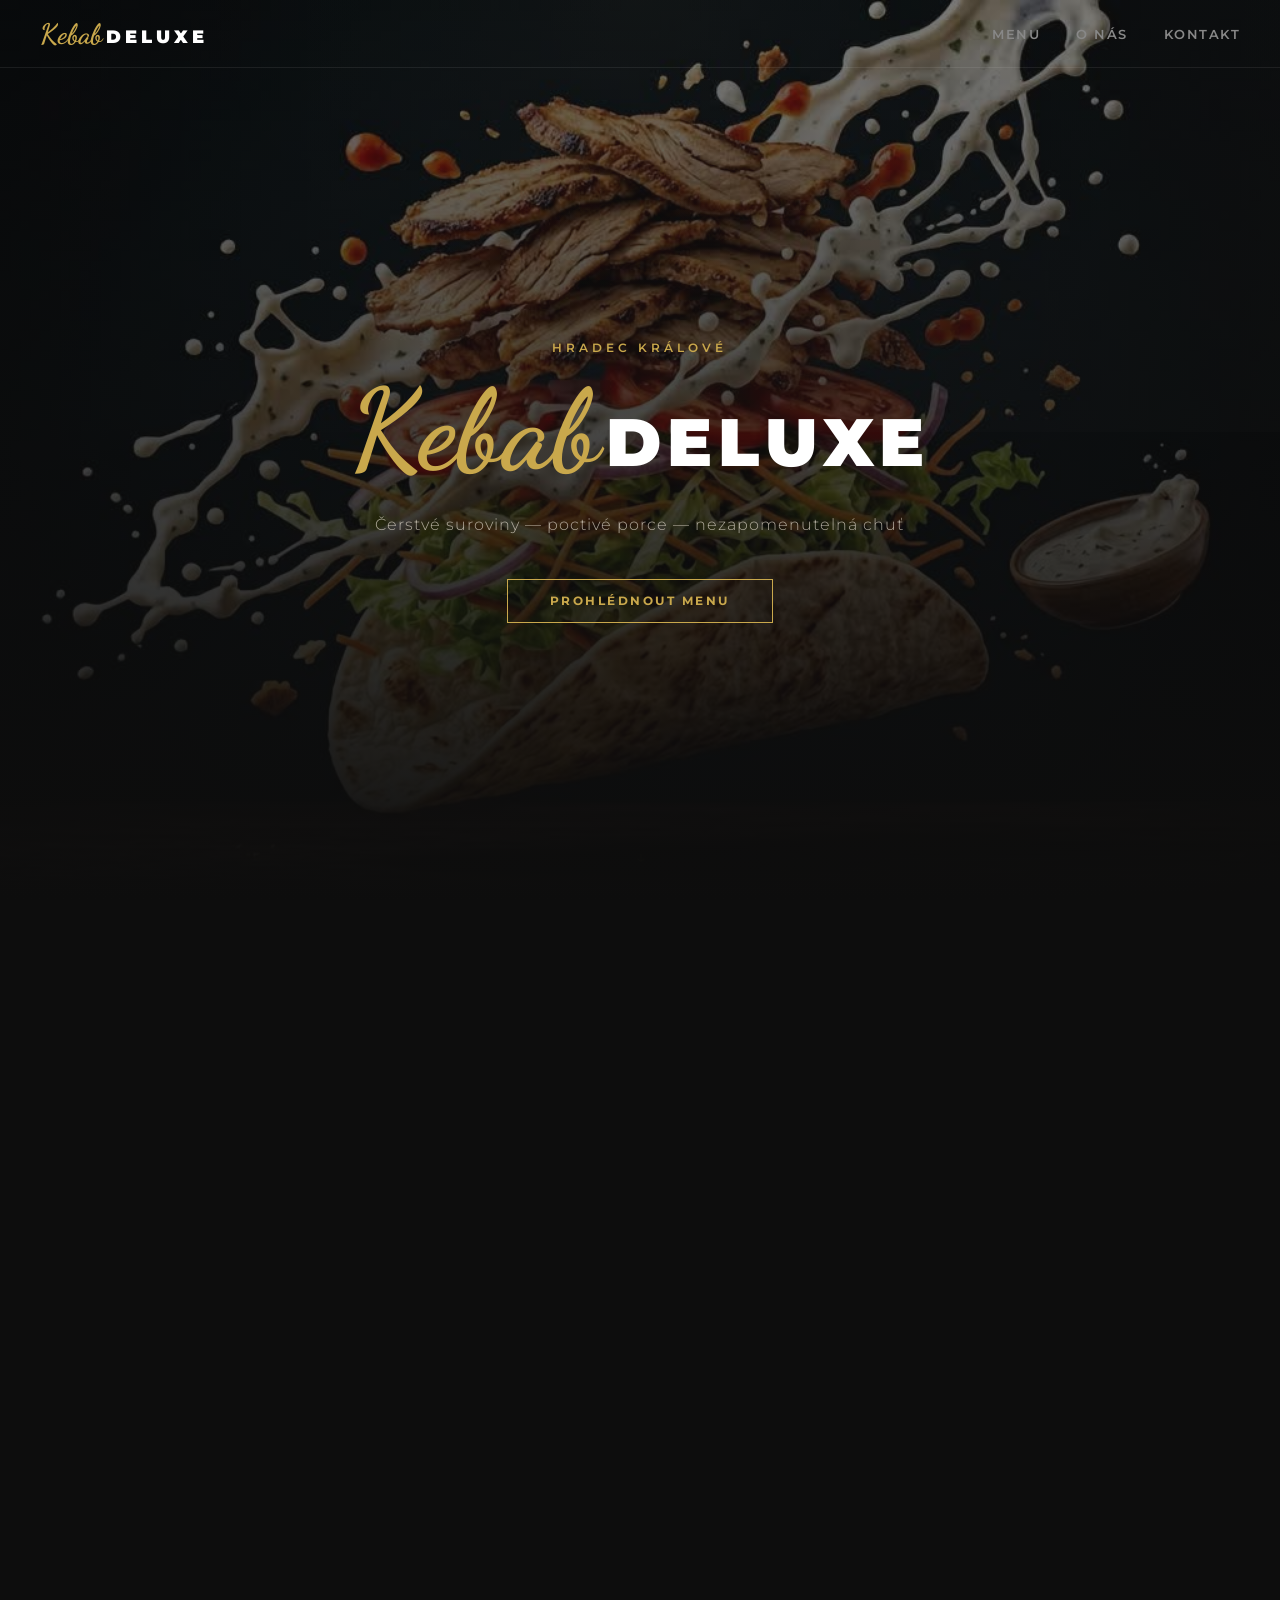
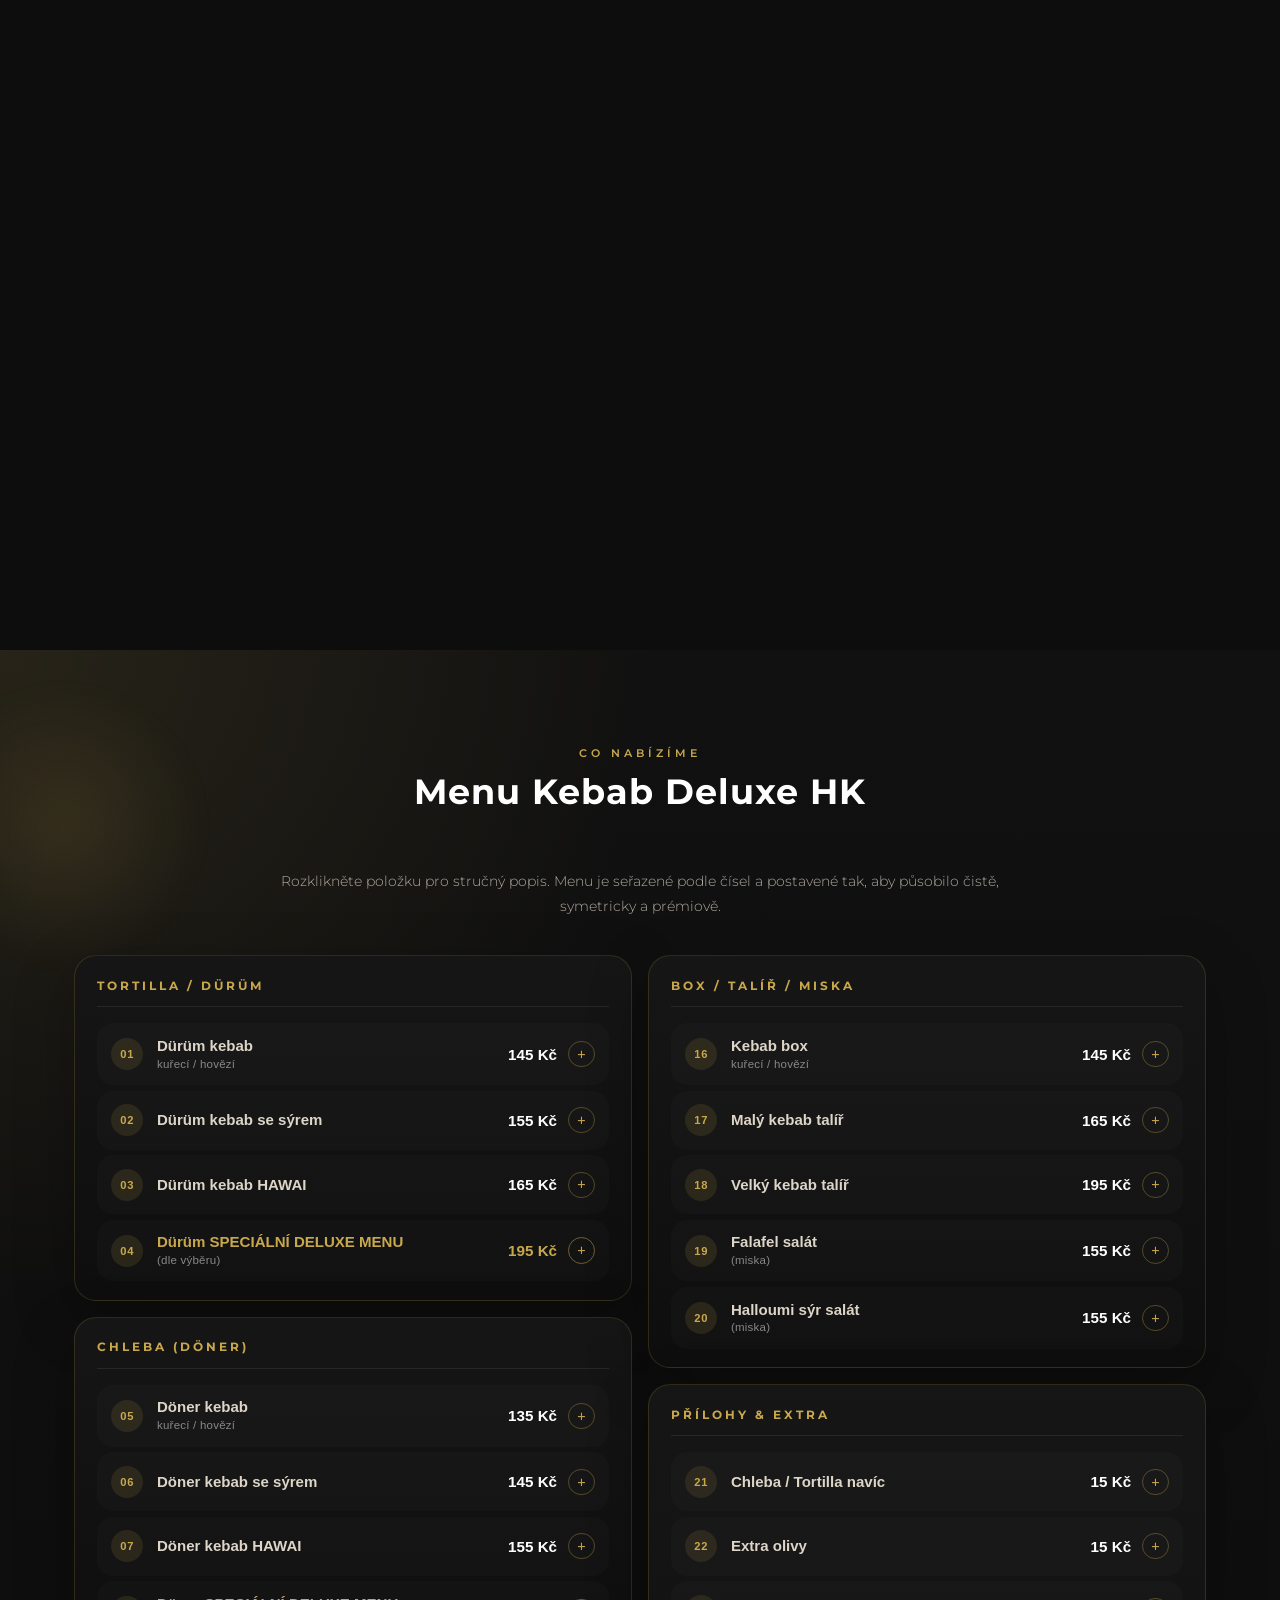
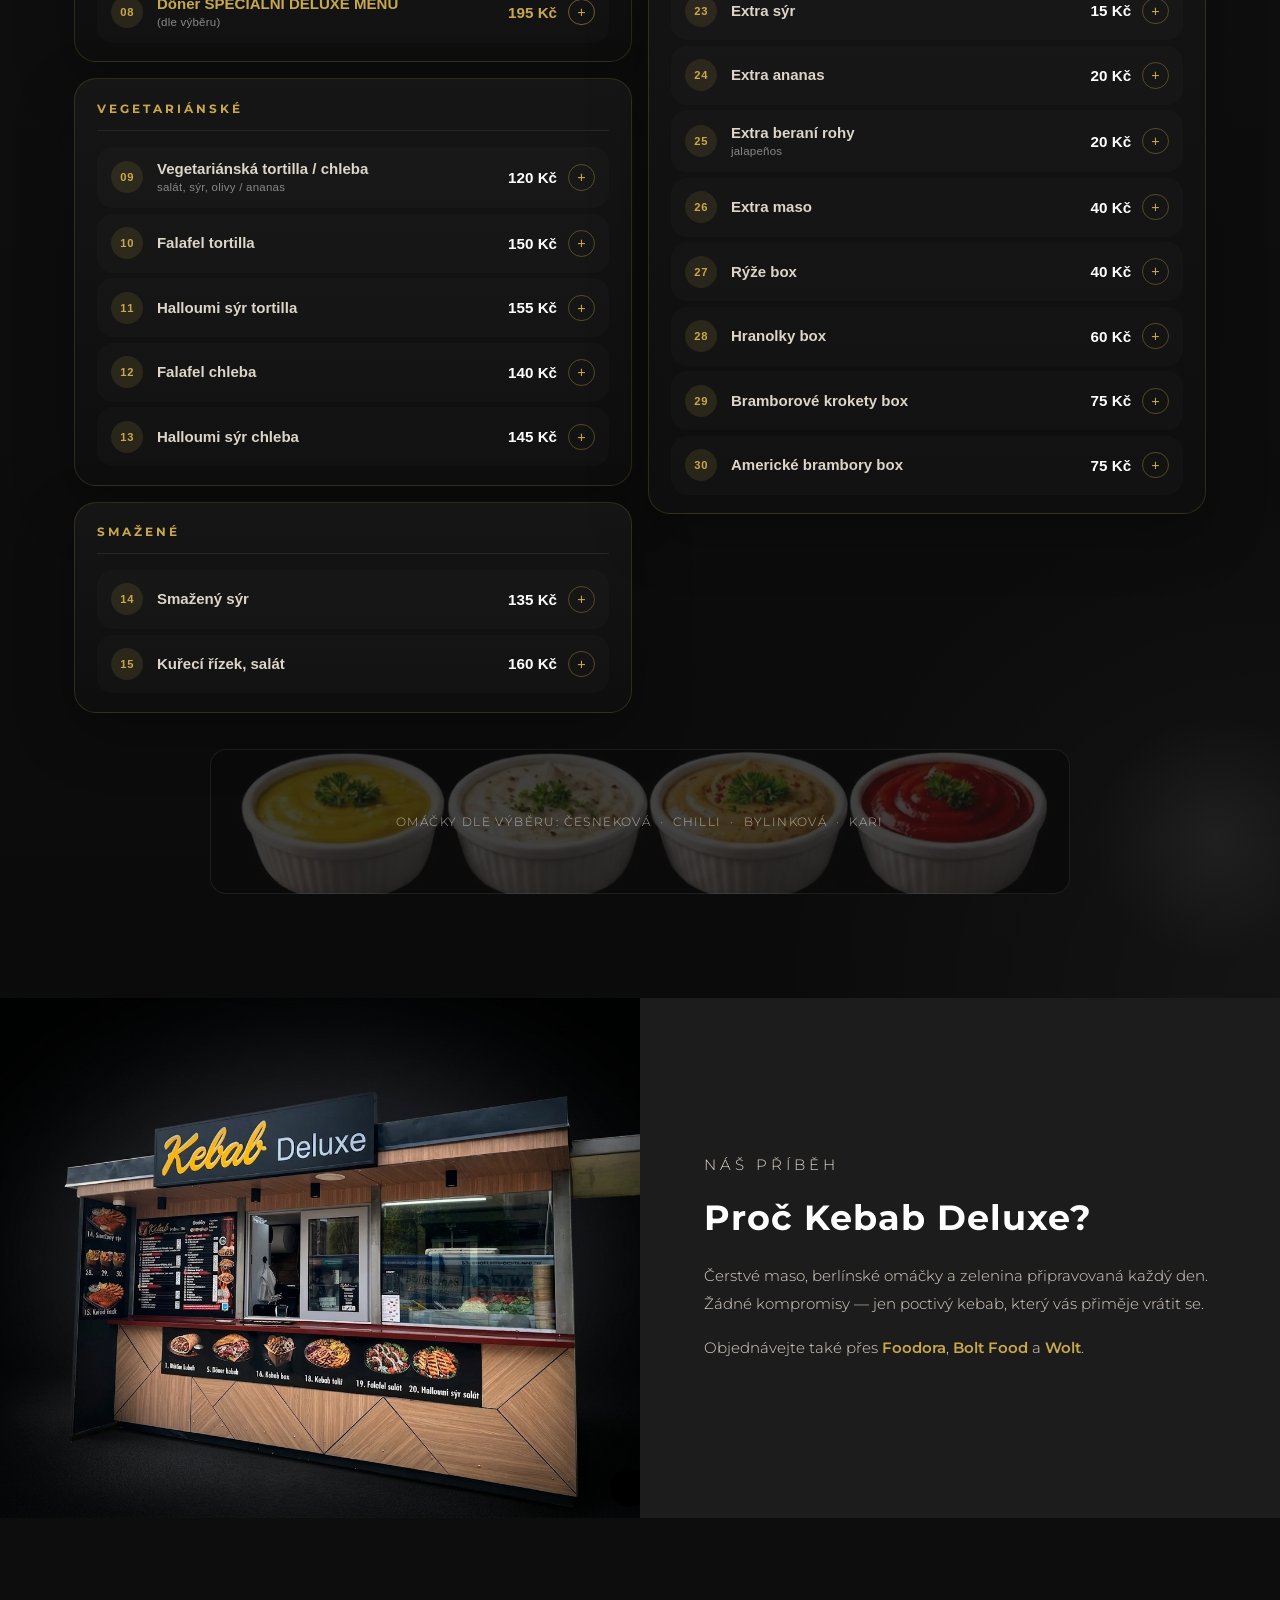
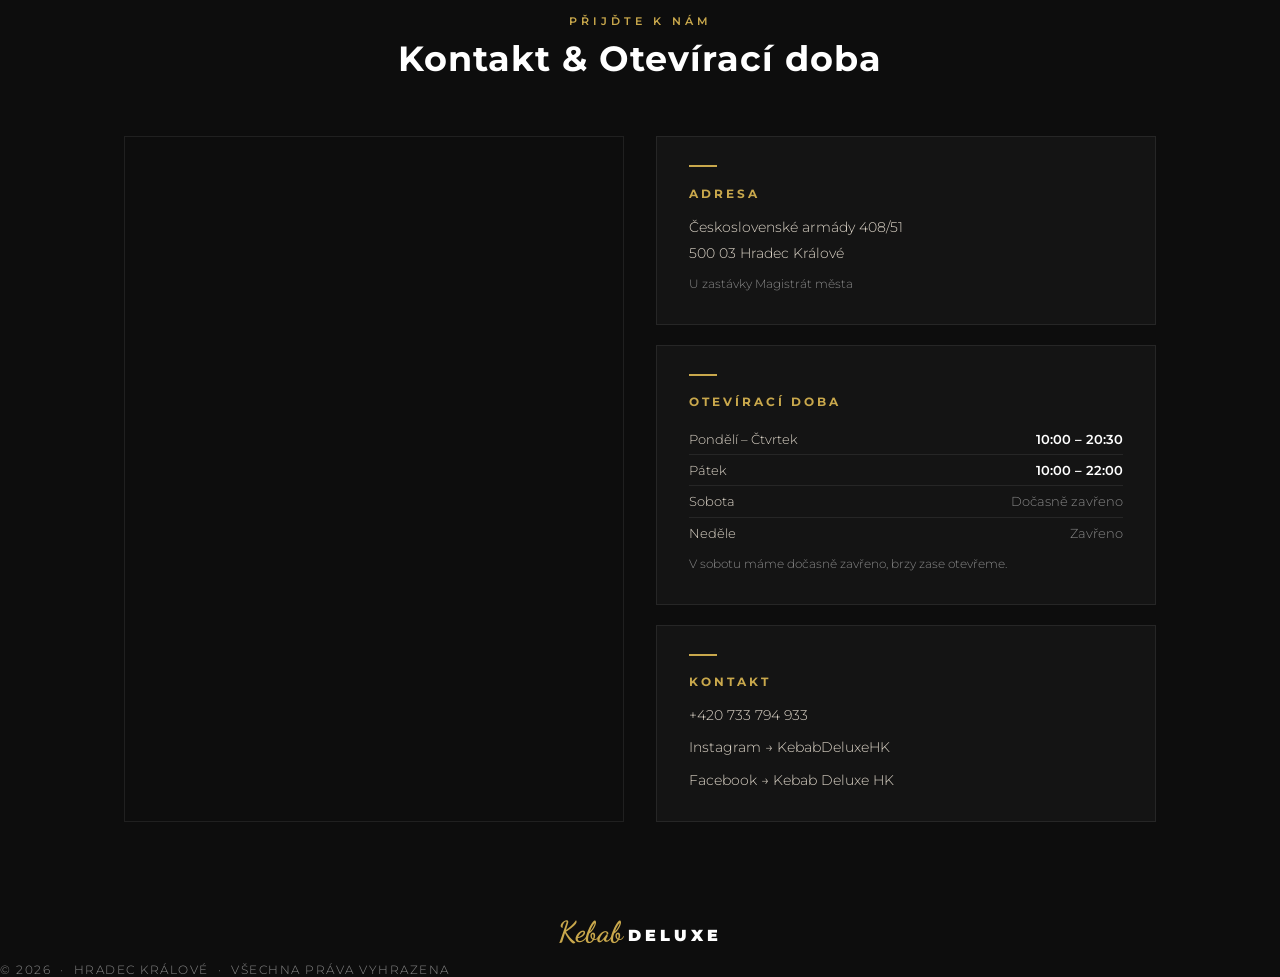
==== commit 77a8c589: "feat: zdražení jídel o 10 Kč (položky 01–20 kromě 04) Přílohy a extras (21–30) beze změny, Dürüm SPE" ====
--- a/index.html
+++ b/index.html
@@ -131,7 +131,7 @@
                 <span class="item-number">01</span>
                 <span class="dish-name">Dürüm kebab <small>kuřecí / hovězí</small></span>
                 <span class="item-header-right">
-                  <span class="dish-price">135 Kč</span>
+                  <span class="dish-price">145 Kč</span>
                   <span class="item-arrow">+</span>
                 </span>
               </button>
@@ -142,7 +142,7 @@
                 <span class="item-number">02</span>
                 <span class="dish-name">Dürüm kebab se sýrem</span>
                 <span class="item-header-right">
-                  <span class="dish-price">145 Kč</span>
+                  <span class="dish-price">155 Kč</span>
                   <span class="item-arrow">+</span>
                 </span>
               </button>
@@ -153,7 +153,7 @@
                 <span class="item-number">03</span>
                 <span class="dish-name">Dürüm kebab HAWAI</span>
                 <span class="item-header-right">
-                  <span class="dish-price">155 Kč</span>
+                  <span class="dish-price">165 Kč</span>
                   <span class="item-arrow">+</span>
                 </span>
               </button>
@@ -182,7 +182,7 @@
                 <span class="item-number">05</span>
                 <span class="dish-name">Döner kebab <small>kuřecí / hovězí</small></span>
                 <span class="item-header-right">
-                  <span class="dish-price">125 Kč</span>
+                  <span class="dish-price">135 Kč</span>
                   <span class="item-arrow">+</span>
                 </span>
               </button>
@@ -193,7 +193,7 @@
                 <span class="item-number">06</span>
                 <span class="dish-name">Döner kebab se sýrem</span>
                 <span class="item-header-right">
-                  <span class="dish-price">135 Kč</span>
+                  <span class="dish-price">145 Kč</span>
                   <span class="item-arrow">+</span>
                 </span>
               </button>
@@ -204,7 +204,7 @@
                 <span class="item-number">07</span>
                 <span class="dish-name">Döner kebab HAWAI</span>
                 <span class="item-header-right">
-                  <span class="dish-price">145 Kč</span>
+                  <span class="dish-price">155 Kč</span>
                   <span class="item-arrow">+</span>
                 </span>
               </button>
@@ -215,7 +215,7 @@
                 <span class="item-number">08</span>
                 <span class="dish-name">Döner SPECIÁLNÍ DELUXE MENU <small>(dle výběru)</small></span>
                 <span class="item-header-right">
-                  <span class="dish-price">185 Kč</span>
+                  <span class="dish-price">195 Kč</span>
                   <span class="item-arrow">+</span>
                 </span>
               </button>
@@ -233,7 +233,7 @@
                 <span class="item-number">09</span>
                 <span class="dish-name">Vegetariánská tortilla / chleba <small>salát, sýr, olivy / ananas</small></span>
                 <span class="item-header-right">
-                  <span class="dish-price">110 Kč</span>
+                  <span class="dish-price">120 Kč</span>
                   <span class="item-arrow">+</span>
                 </span>
               </button>
@@ -244,7 +244,7 @@
                 <span class="item-number">10</span>
                 <span class="dish-name">Falafel tortilla</span>
                 <span class="item-header-right">
-                  <span class="dish-price">140 Kč</span>
+                  <span class="dish-price">150 Kč</span>
                   <span class="item-arrow">+</span>
                 </span>
               </button>
@@ -255,7 +255,7 @@
                 <span class="item-number">11</span>
                 <span class="dish-name">Halloumi sýr tortilla</span>
                 <span class="item-header-right">
-                  <span class="dish-price">145 Kč</span>
+                  <span class="dish-price">155 Kč</span>
                   <span class="item-arrow">+</span>
                 </span>
               </button>
@@ -266,7 +266,7 @@
                 <span class="item-number">12</span>
                 <span class="dish-name">Falafel chleba</span>
                 <span class="item-header-right">
-                  <span class="dish-price">130 Kč</span>
+                  <span class="dish-price">140 Kč</span>
                   <span class="item-arrow">+</span>
                 </span>
               </button>
@@ -277,7 +277,7 @@
                 <span class="item-number">13</span>
                 <span class="dish-name">Halloumi sýr chleba</span>
                 <span class="item-header-right">
-                  <span class="dish-price">135 Kč</span>
+                  <span class="dish-price">145 Kč</span>
                   <span class="item-arrow">+</span>
                 </span>
               </button>
@@ -294,17 +294,17 @@
               <button class="item-header" aria-expanded="false">
                 <span class="item-number">14</span>
                 <span class="dish-name">Smažený sýr</span>
-                <span class="item-header-right"><span class="dish-price">125 Kč</span><span class="item-arrow">+</span></span>
-              </button>
-              <div class="item-body"><p class="item-desc">S hranolkami 125 Kč<br />S bramborovými kroketami 135 Kč<br />S americkými bramborami 135 Kč</p></div>
+                <span class="item-header-right"><span class="dish-price">135 Kč</span><span class="item-arrow">+</span></span>
+              </button>
+              <div class="item-body"><p class="item-desc">S hranolkami 135 Kč<br />S bramborovými kroketami 145 Kč<br />S americkými bramborami 145 Kč</p></div>
             </li>
             <li class="menu-item">
               <button class="item-header" aria-expanded="false">
                 <span class="item-number">15</span>
                 <span class="dish-name">Kuřecí řízek, salát</span>
-                <span class="item-header-right"><span class="dish-price">150 Kč</span><span class="item-arrow">+</span></span>
-              </button>
-              <div class="item-body"><p class="item-desc">S hranolkami 150 Kč<br />S bramborovými kroketami 160 Kč<br />S americkými bramborami 160 Kč</p></div>
+                <span class="item-header-right"><span class="dish-price">160 Kč</span><span class="item-arrow">+</span></span>
+              </button>
+              <div class="item-body"><p class="item-desc">S hranolkami 160 Kč<br />S bramborovými kroketami 170 Kč<br />S americkými bramborami 170 Kč</p></div>
             </li>
           </ul>
         </div>
@@ -322,7 +322,7 @@
                 <span class="item-number">16</span>
                 <span class="dish-name">Kebab box <small>kuřecí / hovězí</small></span>
                 <span class="item-header-right">
-                  <span class="dish-price">135 Kč</span>
+                  <span class="dish-price">145 Kč</span>
                   <span class="item-arrow">+</span>
                 </span>
               </button>
@@ -333,29 +333,29 @@
                 <span class="item-number">17</span>
                 <span class="dish-name">Malý kebab talíř</span>
                 <span class="item-header-right">
-                  <span class="dish-price">155 Kč</span>
-                  <span class="item-arrow">+</span>
-                </span>
-              </button>
-              <div class="item-body"><p class="item-desc">S hranolkami 155 Kč<br />S bramborovými kroketami 165 Kč<br />S americkými bramborami 165 Kč<br />S rýží 155 Kč</p></div>
+                  <span class="dish-price">165 Kč</span>
+                  <span class="item-arrow">+</span>
+                </span>
+              </button>
+              <div class="item-body"><p class="item-desc">S hranolkami 165 Kč<br />S bramborovými kroketami 175 Kč<br />S americkými bramborami 175 Kč<br />S rýží 165 Kč</p></div>
             </li>
             <li class="menu-item">
               <button class="item-header" aria-expanded="false">
                 <span class="item-number">18</span>
                 <span class="dish-name">Velký kebab talíř</span>
                 <span class="item-header-right">
-                  <span class="dish-price">185 Kč</span>
-                  <span class="item-arrow">+</span>
-                </span>
-              </button>
-              <div class="item-body"><p class="item-desc">S hranolkami 185 Kč<br />S bramborovými kroketami 195 Kč<br />S americkými bramborami 195 Kč<br />S rýží 185 Kč</p></div>
+                  <span class="dish-price">195 Kč</span>
+                  <span class="item-arrow">+</span>
+                </span>
+              </button>
+              <div class="item-body"><p class="item-desc">S hranolkami 195 Kč<br />S bramborovými kroketami 205 Kč<br />S americkými bramborami 205 Kč<br />S rýží 195 Kč</p></div>
             </li>
             <li class="menu-item">
               <button class="item-header" aria-expanded="false">
                 <span class="item-number">19</span>
                 <span class="dish-name">Falafel salát <small>(miska)</small></span>
                 <span class="item-header-right">
-                  <span class="dish-price">145 Kč</span>
+                  <span class="dish-price">155 Kč</span>
                   <span class="item-arrow">+</span>
                 </span>
               </button>
@@ -366,7 +366,7 @@
                 <span class="item-number">20</span>
                 <span class="dish-name">Halloumi sýr salát <small>(miska)</small></span>
                 <span class="item-header-right">
-                  <span class="dish-price">145 Kč</span>
+                  <span class="dish-price">155 Kč</span>
                   <span class="item-arrow">+</span>
                 </span>
               </button>
